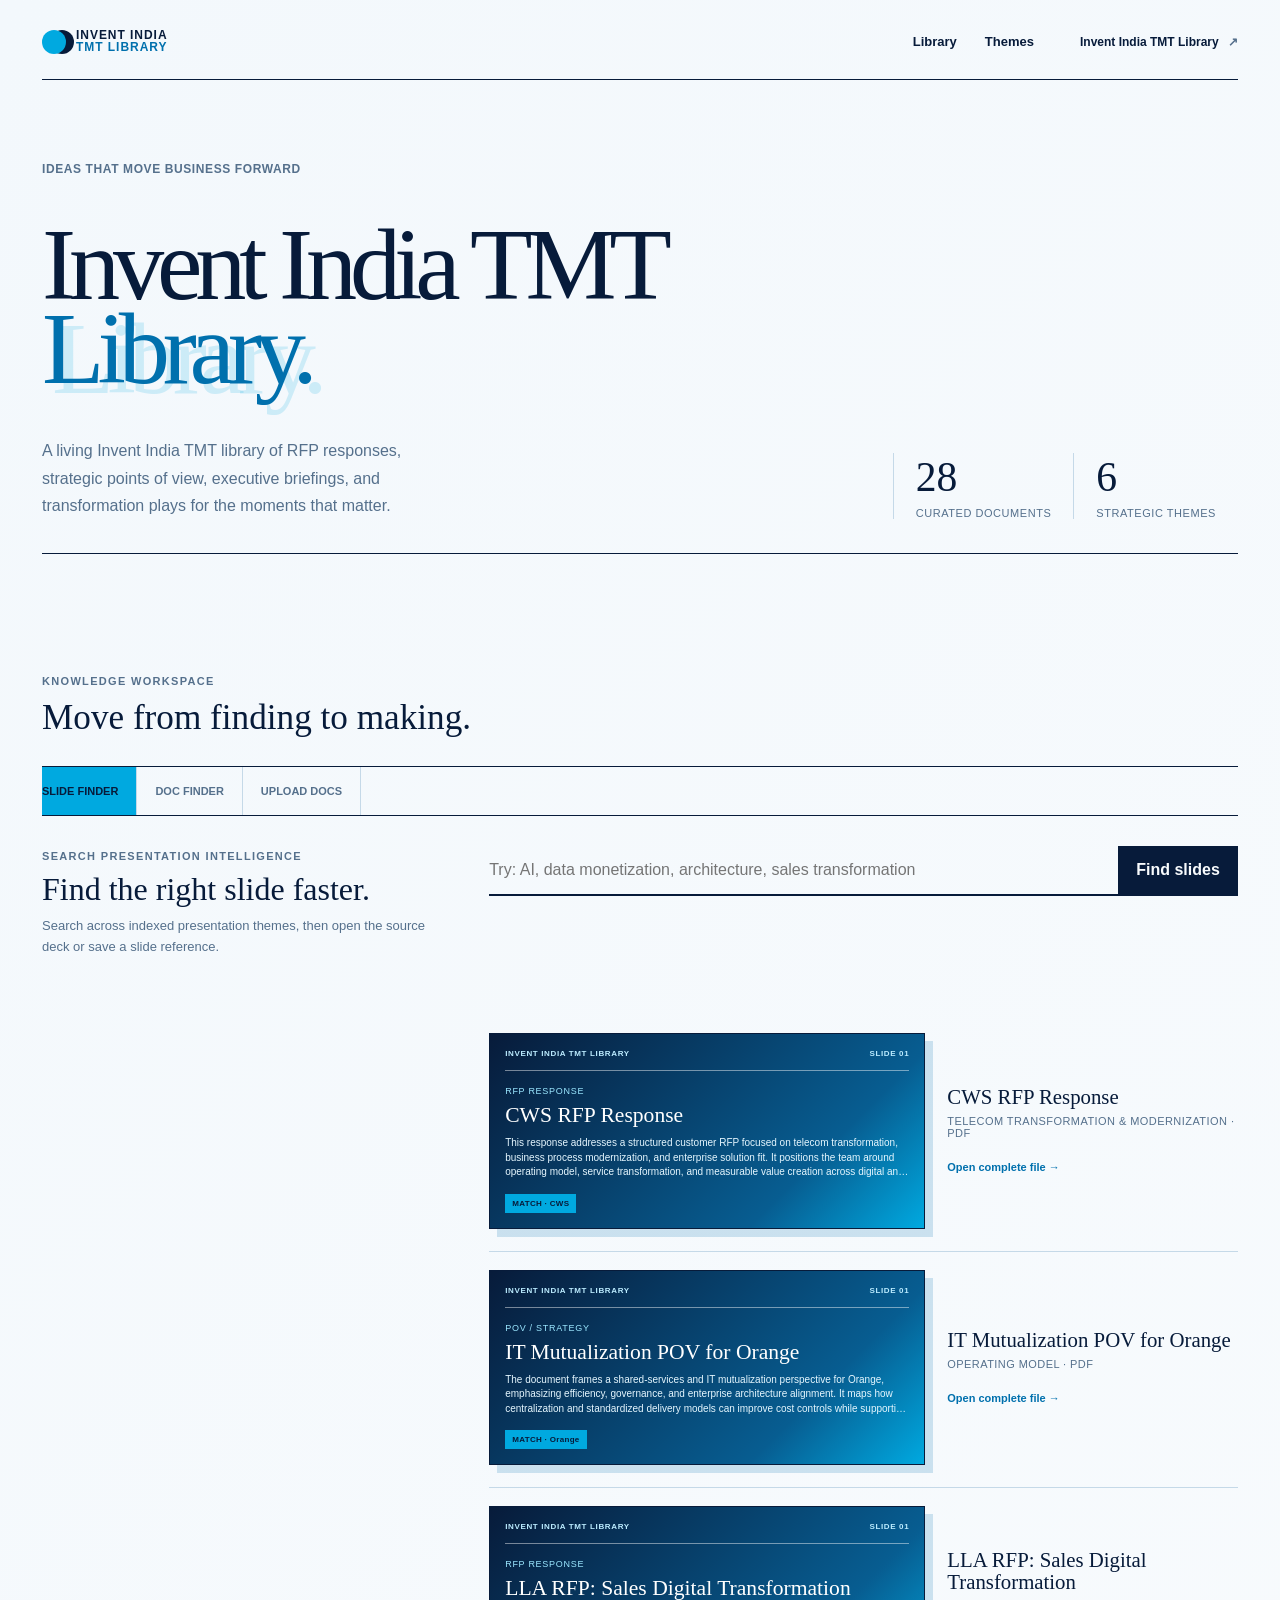
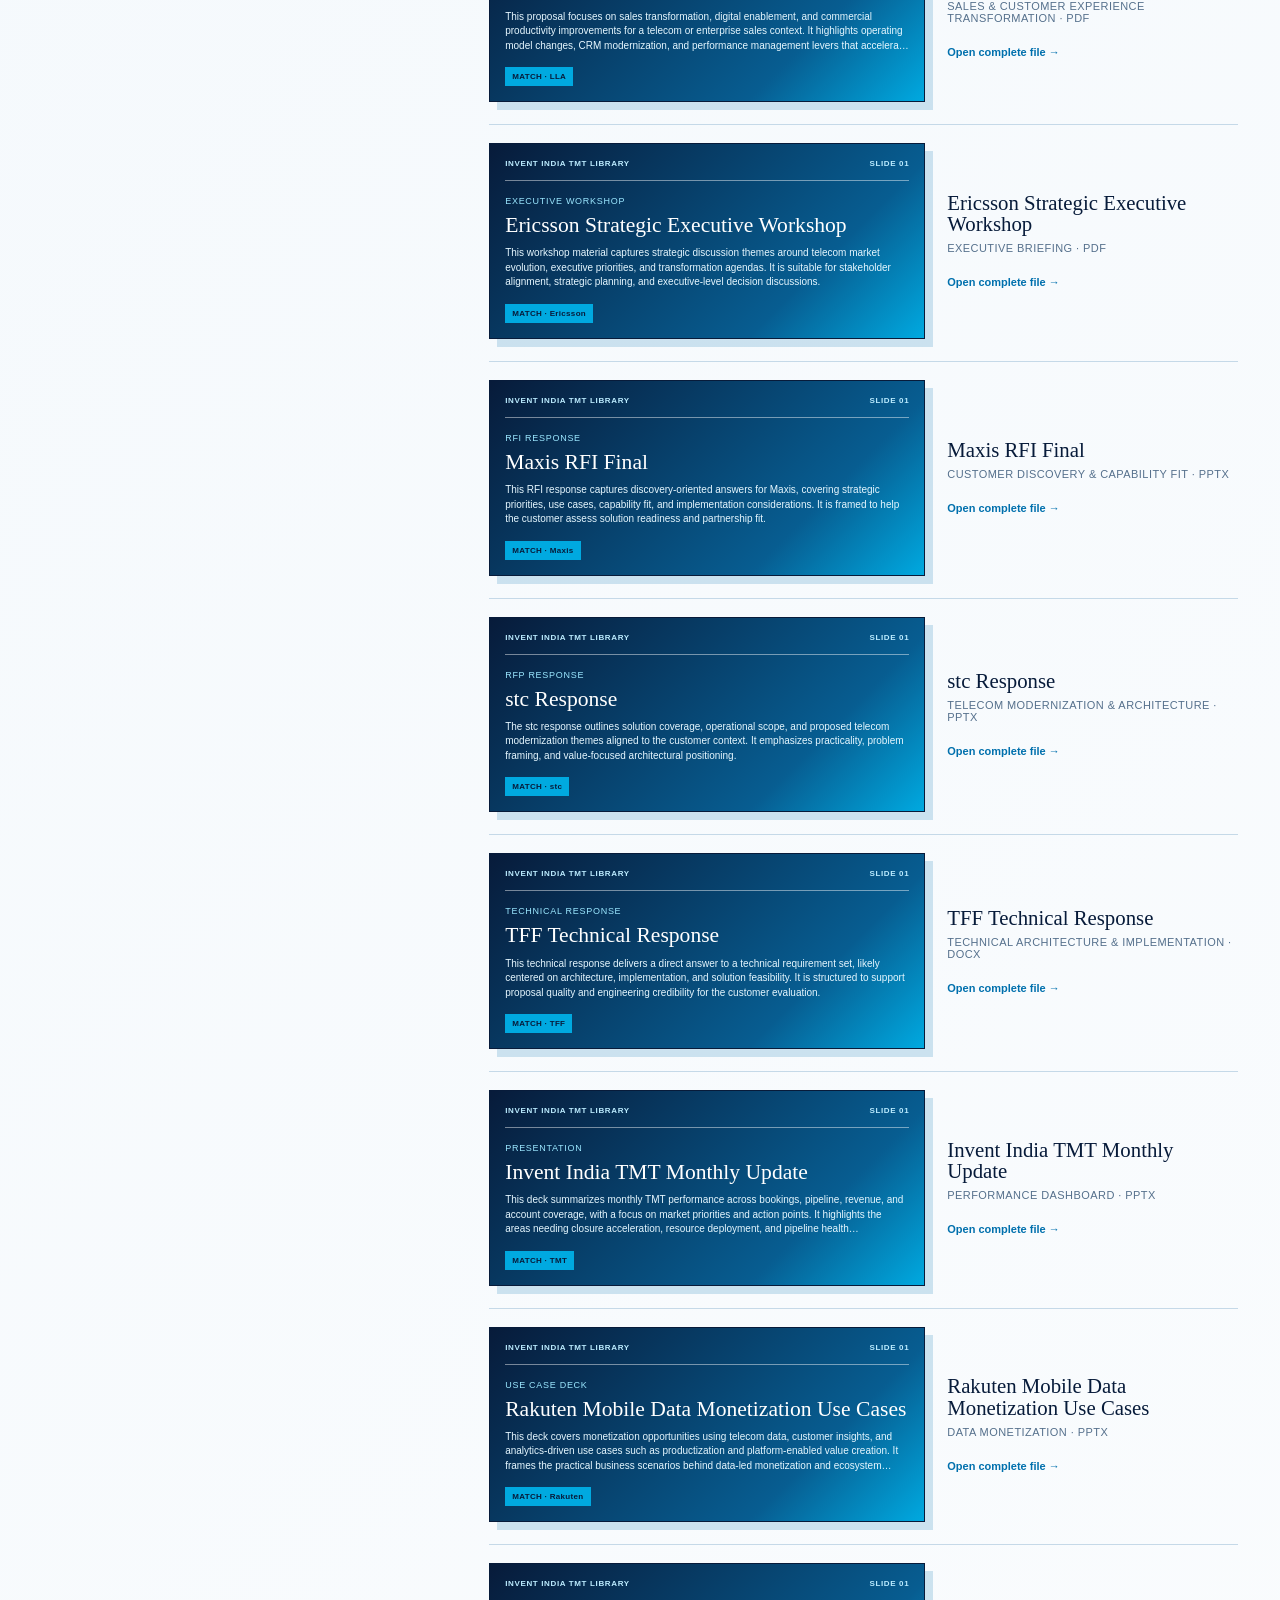
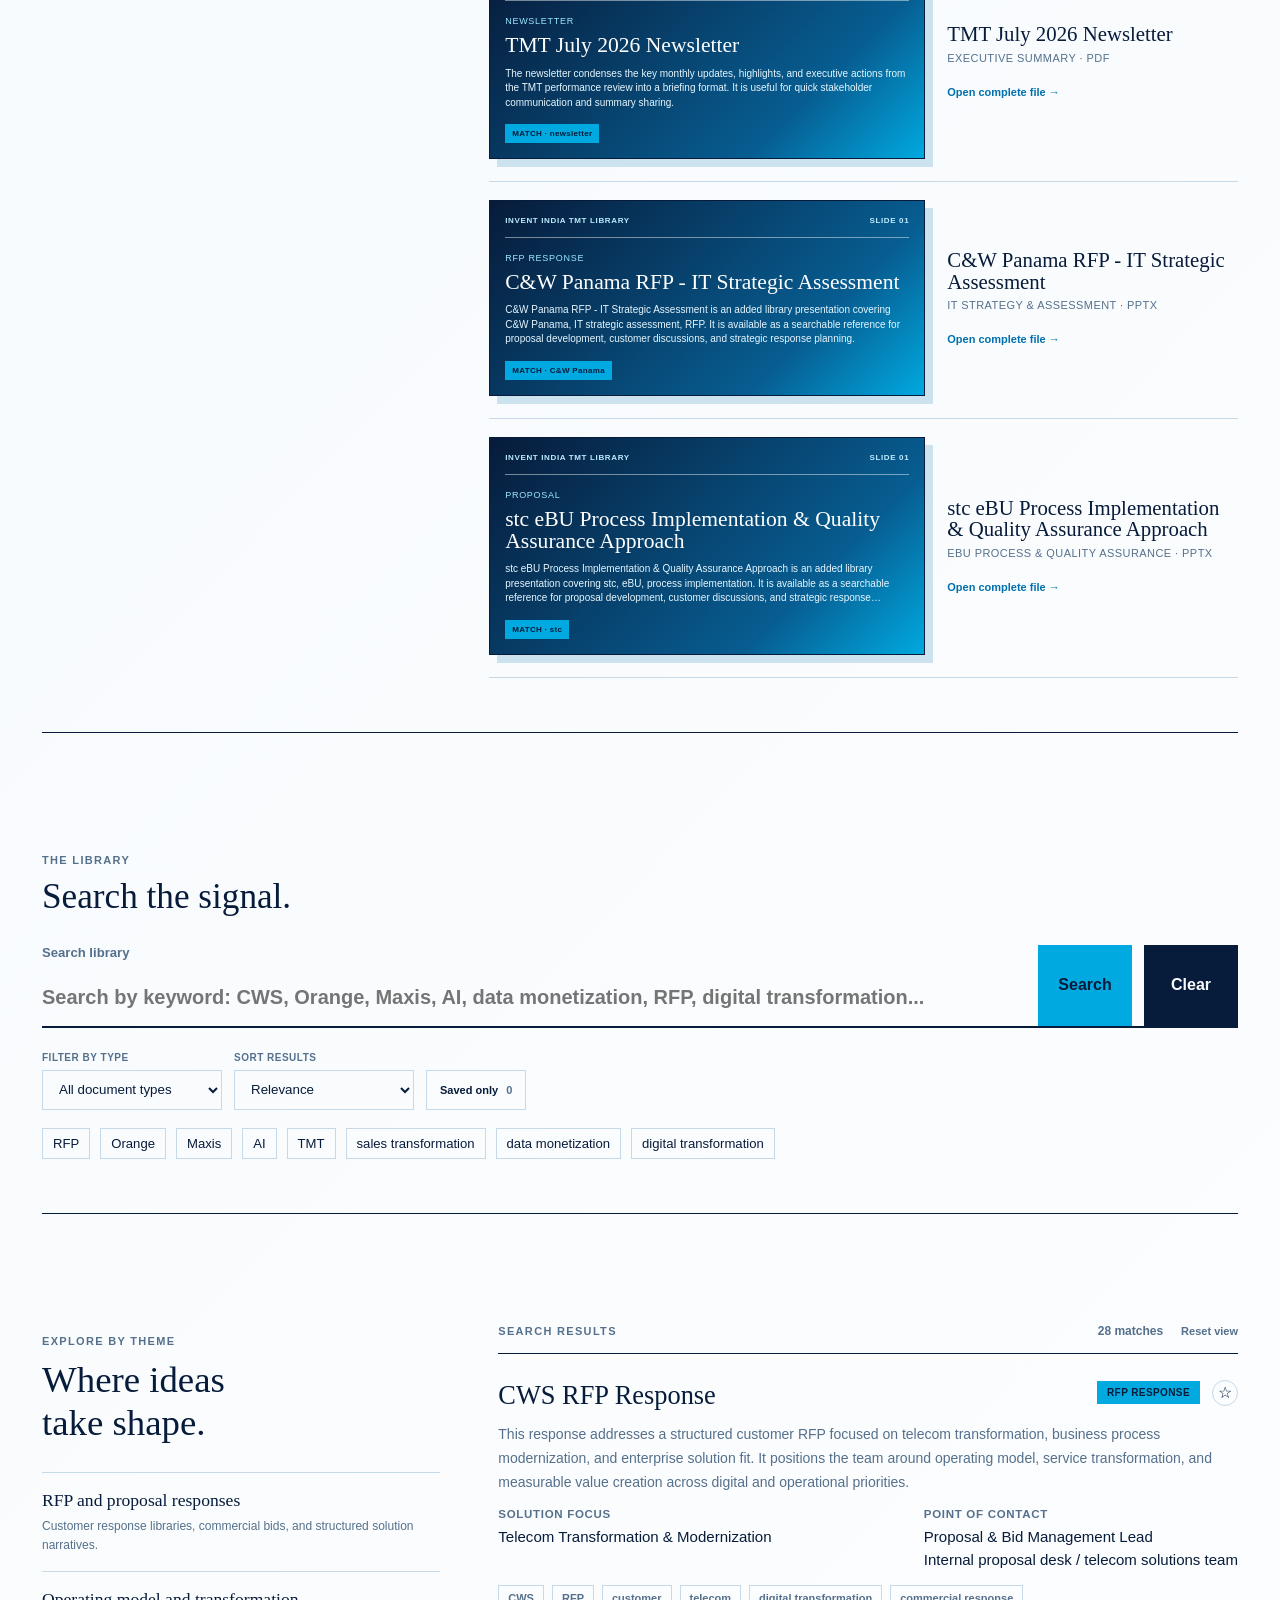
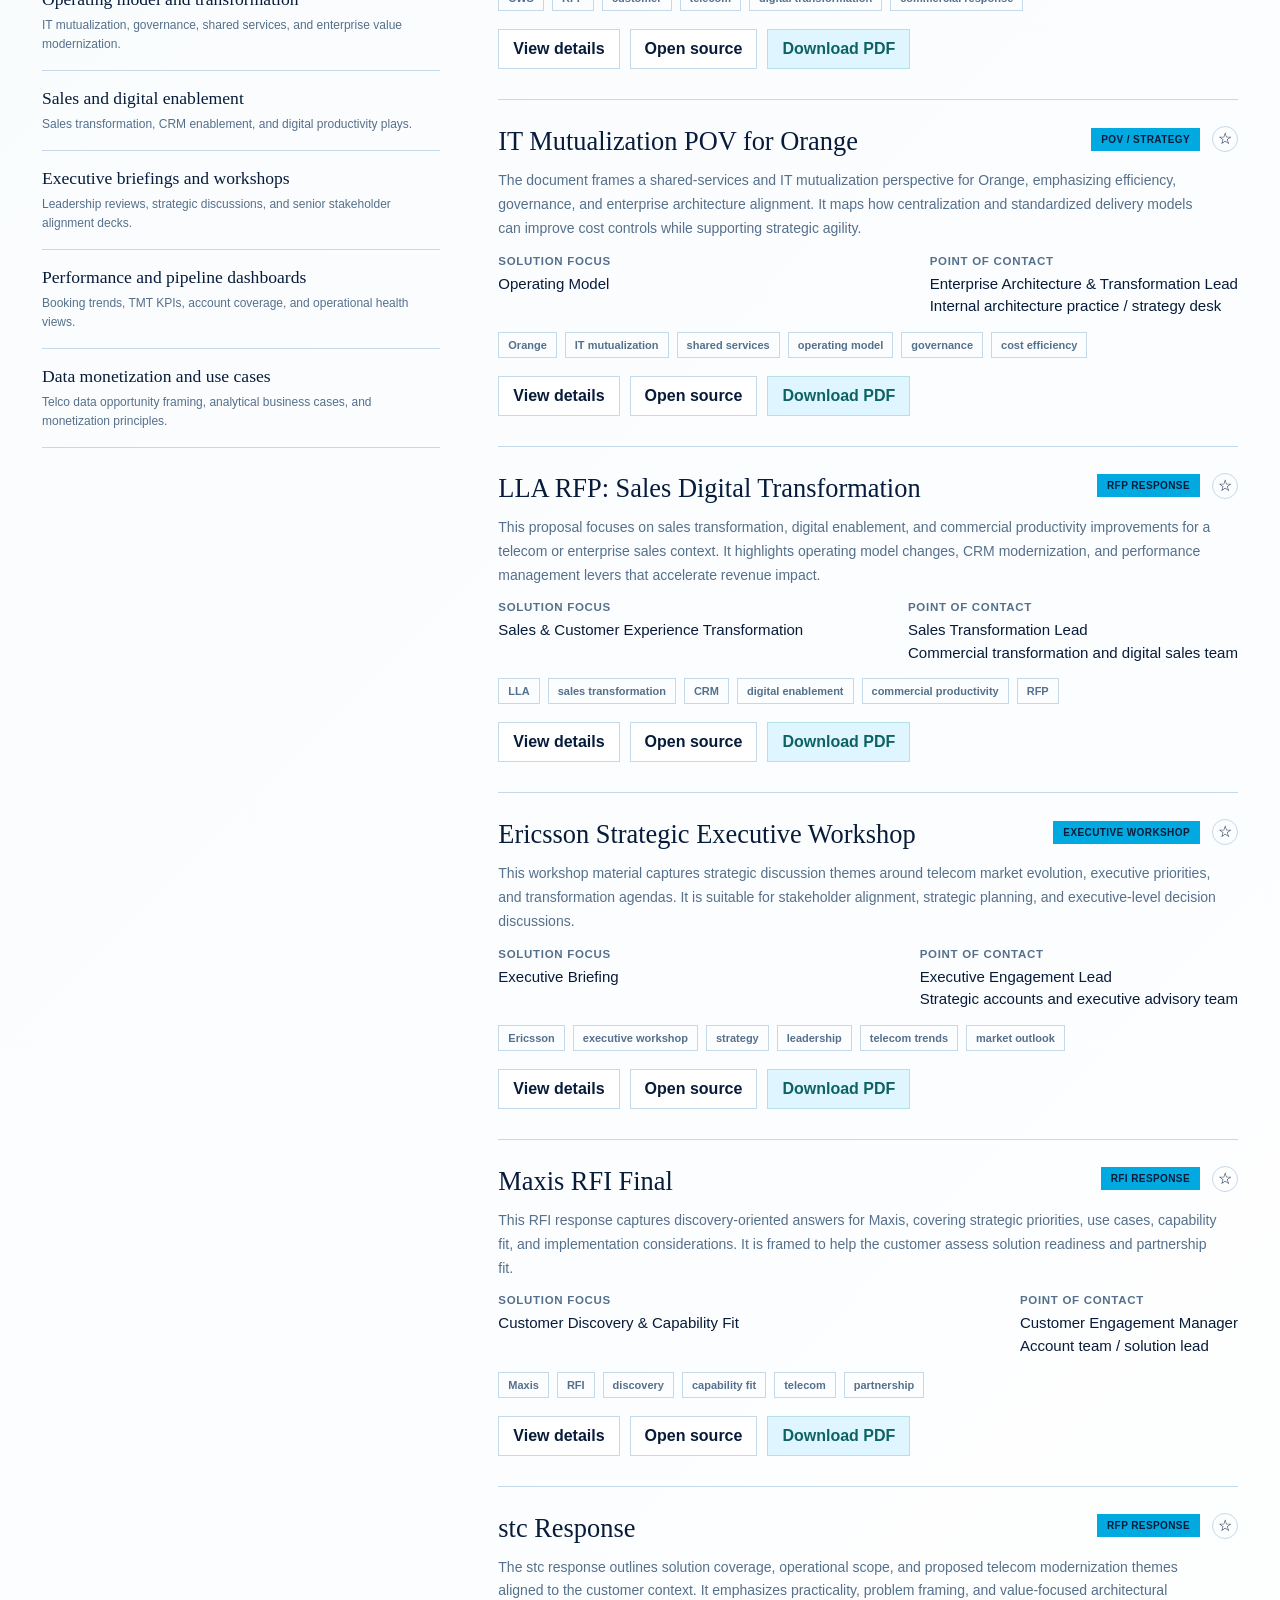
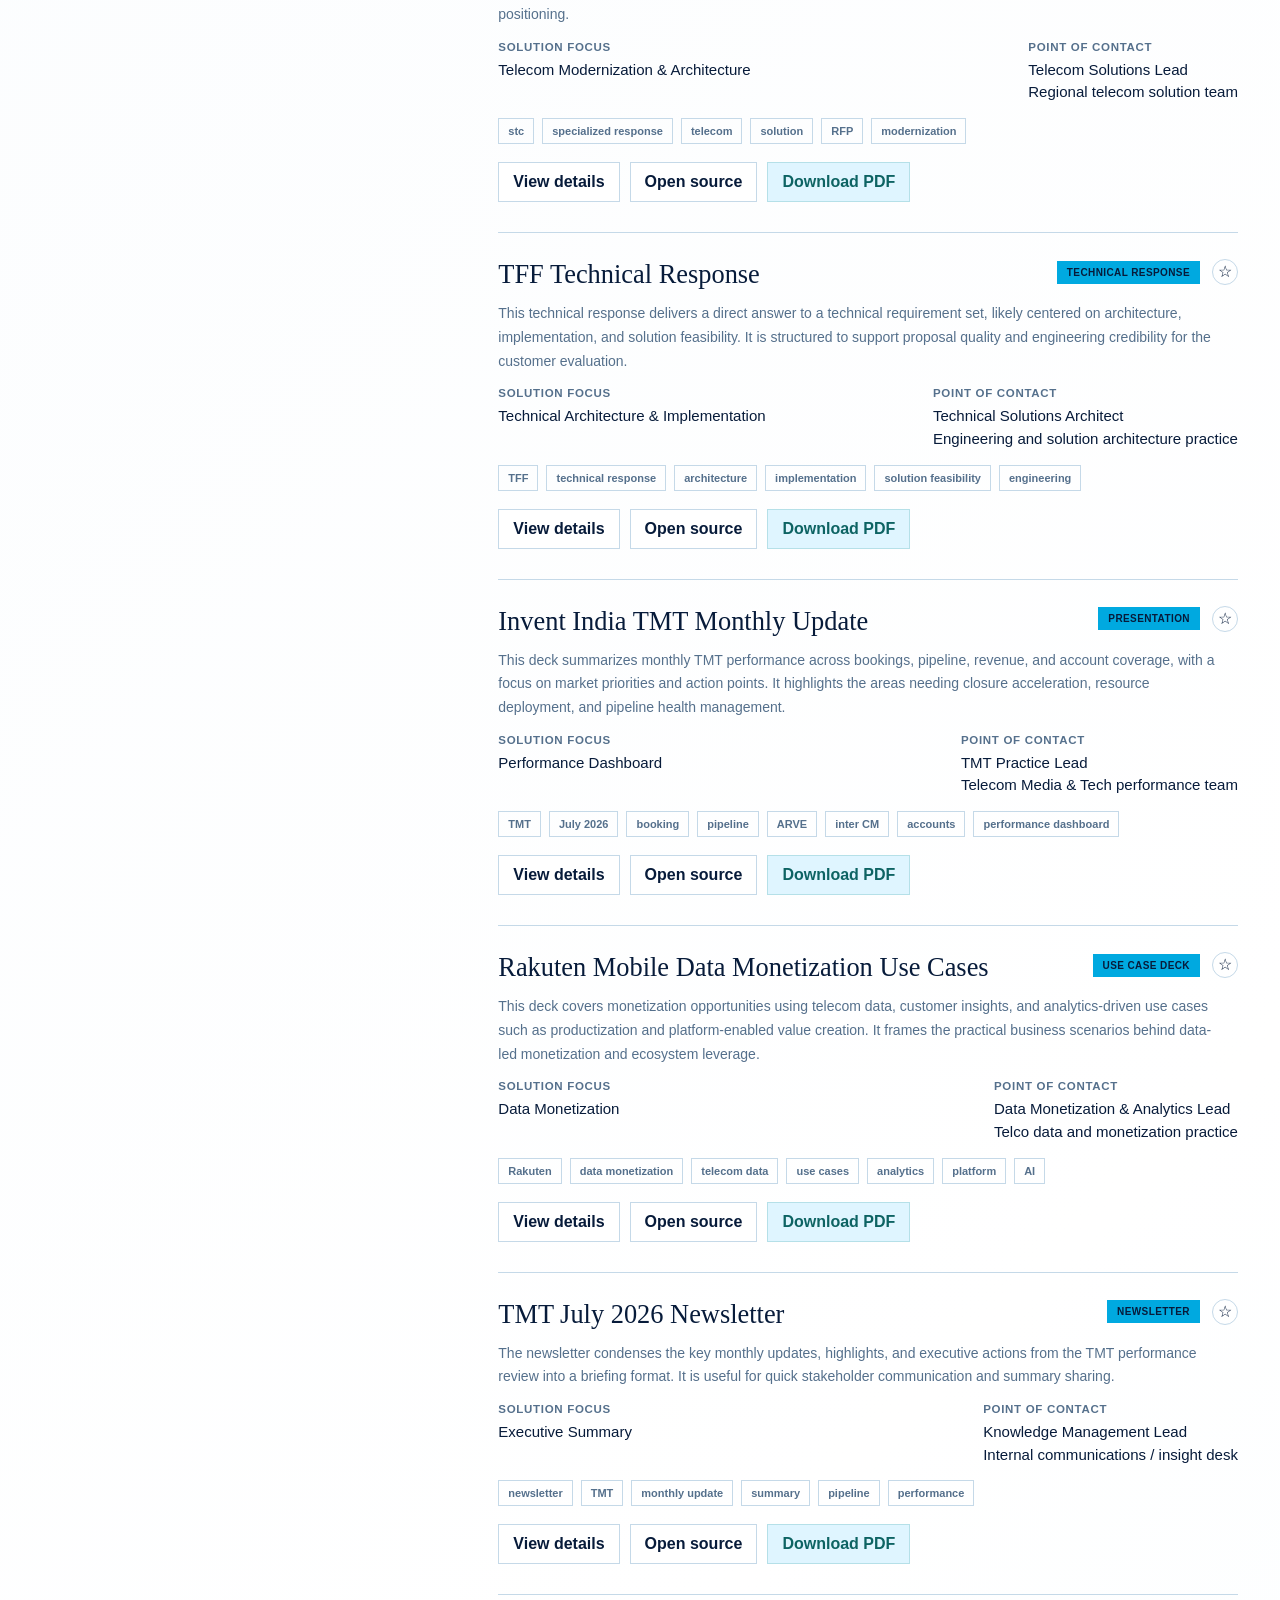
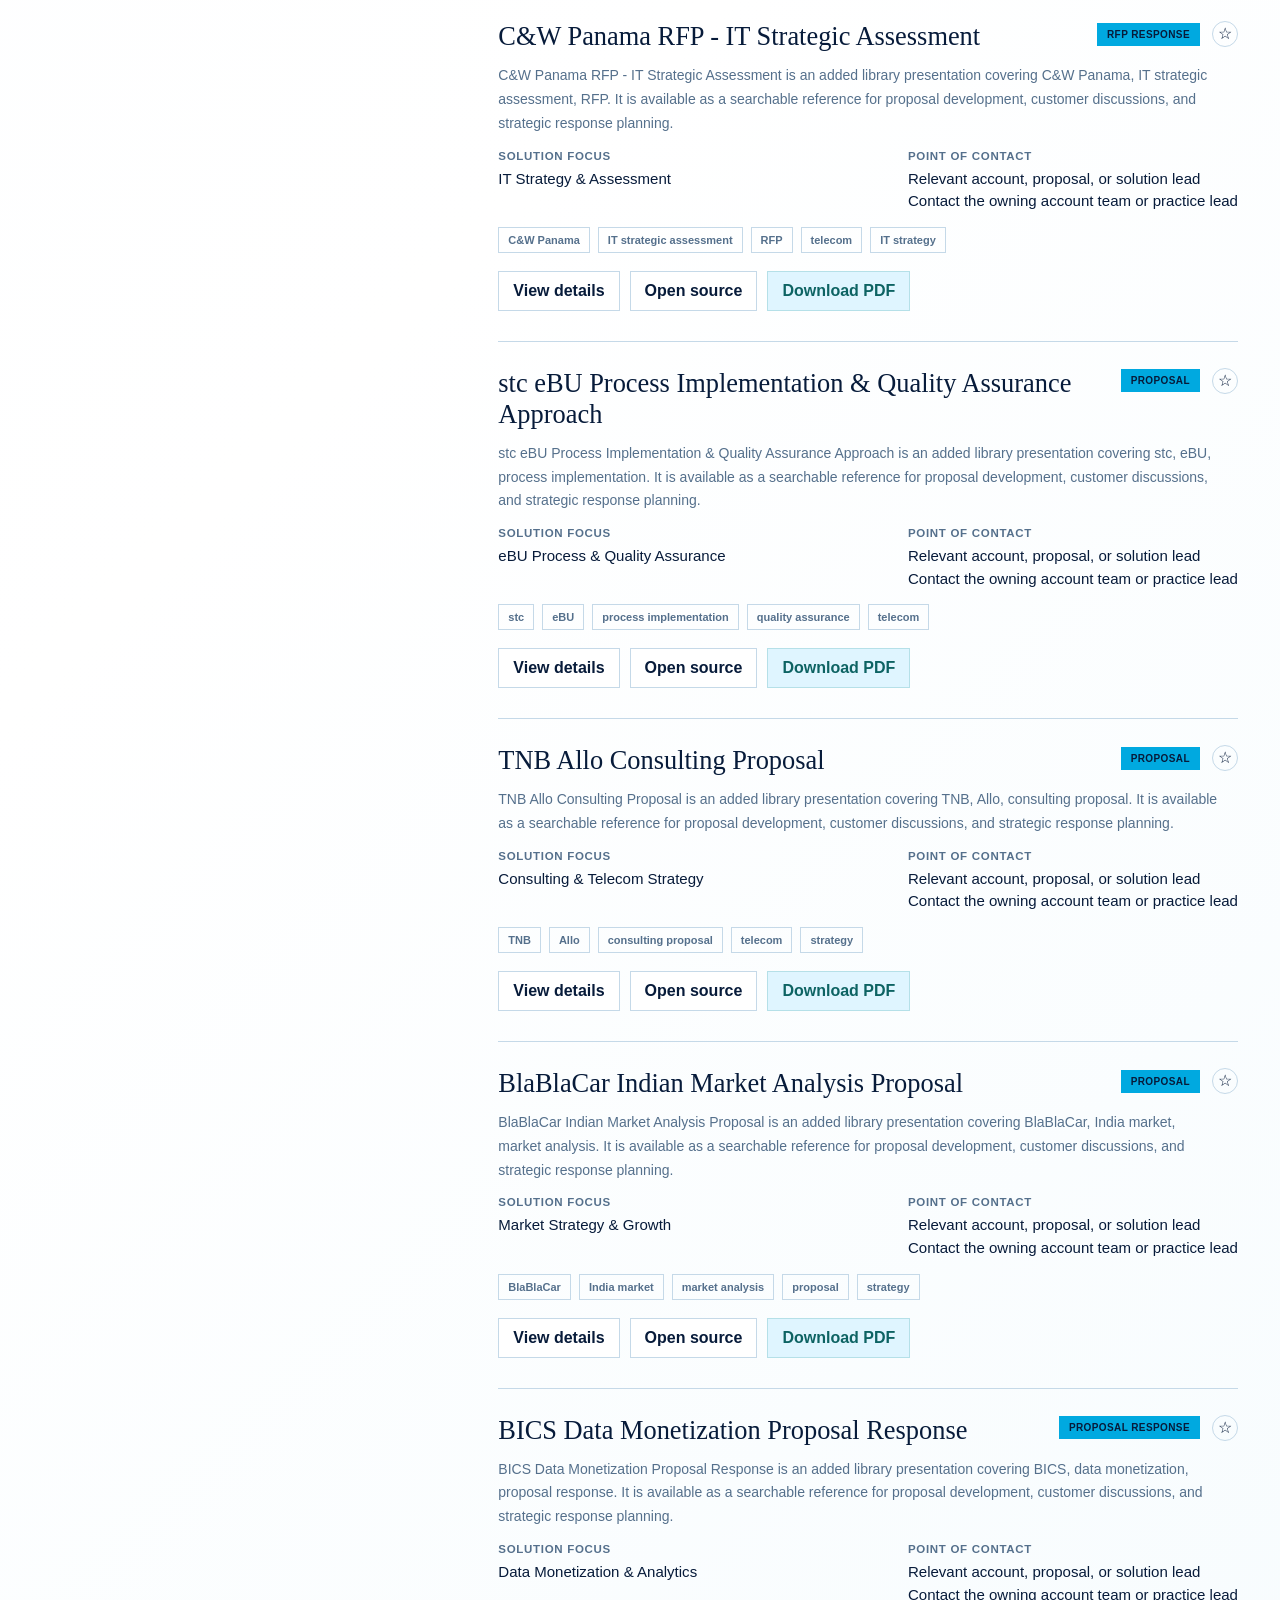
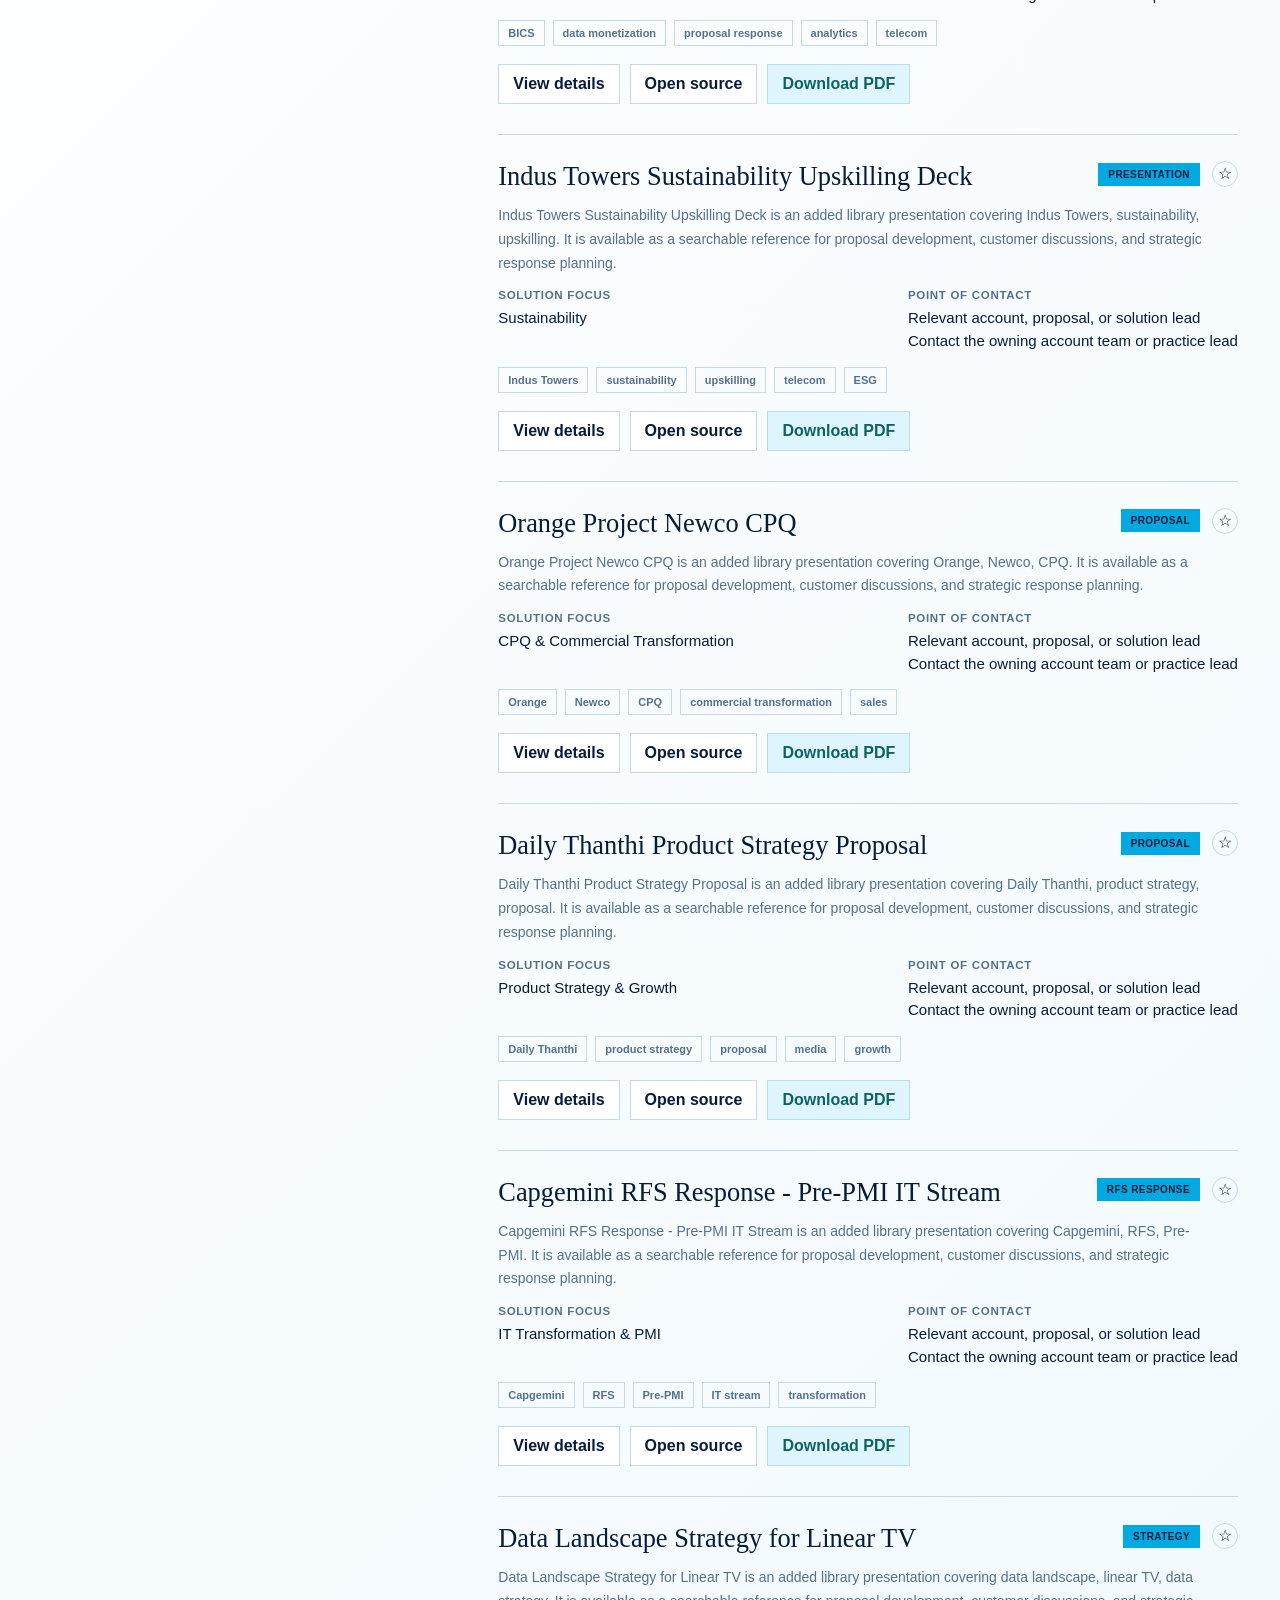
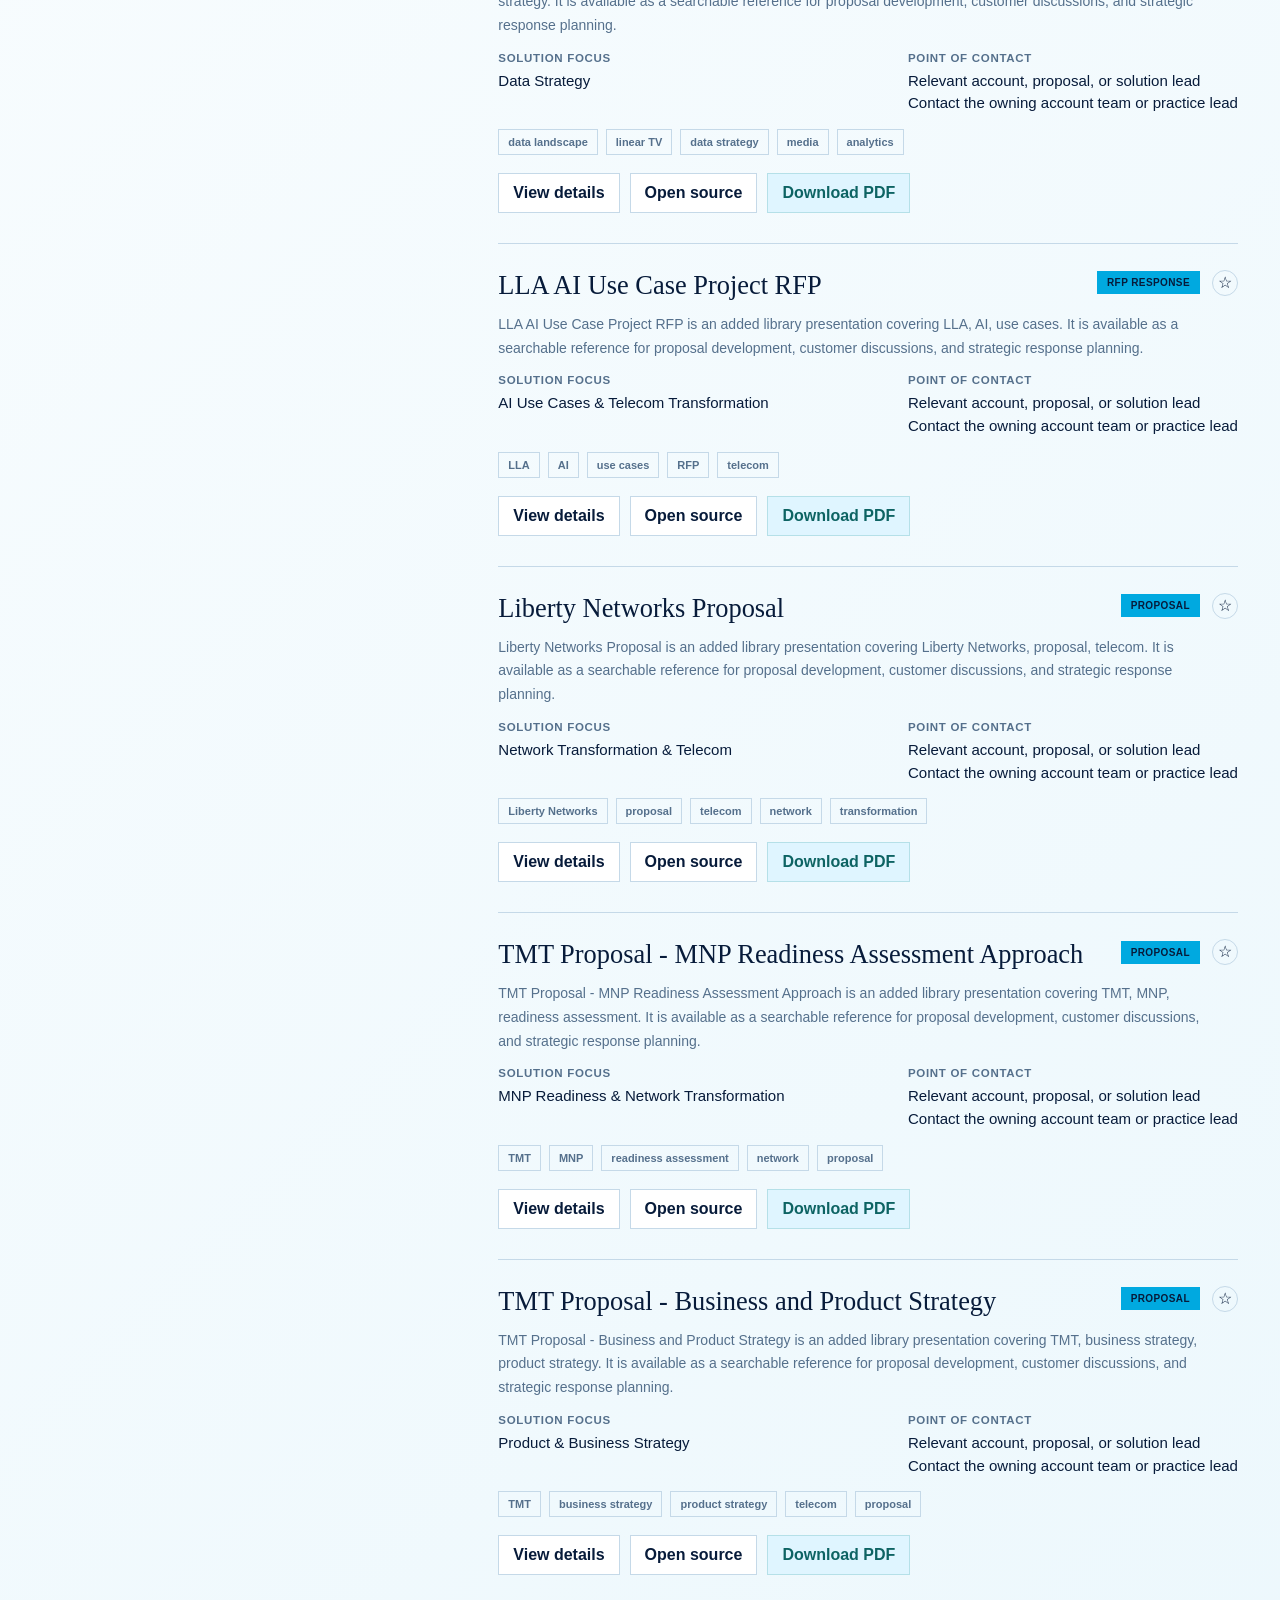
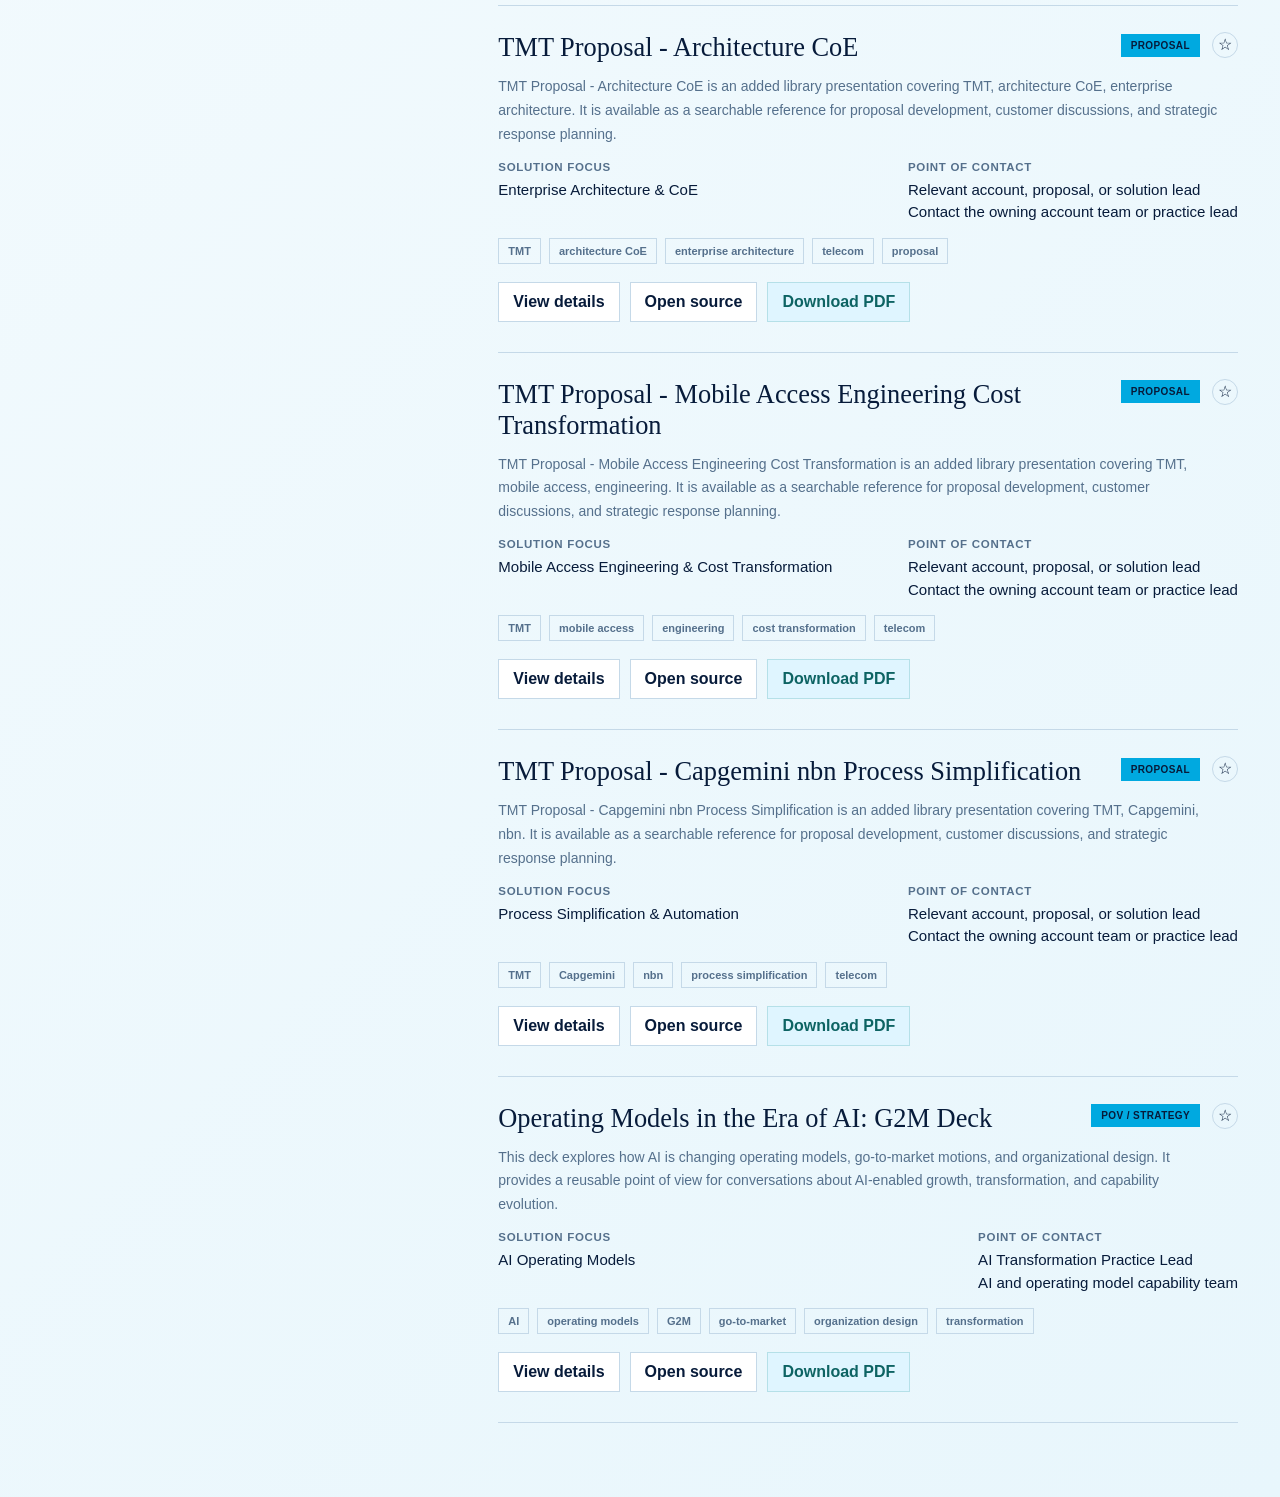
==== index.html @ e686eea7 "Publish Invent India TMT Library" ====
<!DOCTYPE html>
<html lang="en">
<head>
  <meta charset="utf-8" />
  <meta name="viewport" content="width=device-width, initial-scale=1" />
  <title>Invent India TMT Library</title>
  <link rel="stylesheet" href="assets/css/style.css" />
</head>
<body>
  <div class="page-shell editorial-shell">
    <header class="topbar site-nav">
      <a class="brand-mark" href="index.html" aria-label="Invent India TMT Library home">
        <span class="brand-dot"></span>
        <span>INVENT INDIA<br><em>TMT LIBRARY</em></span>
      </a>
      <nav class="nav-links" aria-label="Primary navigation">
        <a href="#library">Library</a>
        <a href="#areas">Themes</a>
      </nav>
      <div class="topbar-badge">Invent India TMT Library <span aria-hidden="true">↗</span></div>
    </header>

    <main class="hub">
      <section class="hero-panel">
        <div class="hero-kicker"><span>01</span> Ideas that move business forward</div>
        <h1>Invent India TMT<br><span>Library.</span></h1>
        <div class="hero-bottom">
          <p class="lead">A living Invent India TMT library of RFP responses, strategic points of view, executive briefings, and transformation plays for the moments that matter.</p>
          <div class="hero-metrics">
            <div class="metric-box"><span class="metric-value" id="totalDocs">0</span><span class="metric-label">curated documents</span></div>
            <div class="metric-box"><span class="metric-value" id="totalCategories">0</span><span class="metric-label">strategic themes</span></div>
          </div>
        </div>
      </section>

      <section class="workspace-section" id="knowledge-tools">
        <div class="section-intro"><span class="section-number">02</span><div><p class="section-label">Knowledge workspace</p><h2>Move from finding to making.</h2></div></div>
        <div class="tool-tabs" role="tablist" aria-label="Knowledge workspace tools">
          <button class="tool-tab is-active" data-tool="slides" role="tab" aria-selected="true">Slide Finder</button>
          <button class="tool-tab" data-tool="docs" role="tab" aria-selected="false">Doc Finder</button>
          <button class="tool-tab" data-tool="upload" role="tab" aria-selected="false">Upload Docs</button>
        </div>

        <div class="tool-panels">
          <section class="tool-panel is-active" data-panel="slides" role="tabpanel">
            <div class="tool-copy"><span class="section-label">Search presentation intelligence</span><h3>Find the right slide faster.</h3><p>Search across indexed presentation themes, then open the source deck or save a slide reference.</p></div>
            <div class="tool-form inline-form"><input id="slideSearchInput" type="search" placeholder="Try: AI, data monetization, architecture, sales transformation" /><button class="primary-btn" id="slideSearchBtn" type="button">Find slides</button></div>
            <div id="slideResults" class="tool-results"></div>
          </section>

          <section class="tool-panel" data-panel="docs" role="tabpanel" hidden>
            <div class="tool-copy"><span class="section-label">Document intelligence</span><h3>Find and compare source documents.</h3><p>Search metadata, summaries, contacts, and categories across the full knowledge library.</p></div>
            <div class="tool-form inline-form"><input id="docFinderInput" type="search" placeholder="Search customer, proposal, capability, or theme" /><button class="primary-btn" id="docFinderBtn" type="button">Find documents</button></div>
            <div id="docFinderResults" class="tool-results"></div>
          </section>

          <section class="tool-panel" data-panel="upload" role="tabpanel" hidden>
            <div class="tool-copy"><span class="section-label">Upload docs</span><h3>Bring new evidence into the workspace.</h3><p>Add local files to this browser session and use their filenames as searchable working references.</p></div>
            <div class="upload-drop"><strong>Choose files</strong><span>PDF, PPTX, PPT, DOCX, XLSX, or TXT</span><button class="primary-btn upload-browse-btn" id="uploadBrowseBtn" type="button">Browse files</button><label class="upload-input-label" for="uploadInput">Or choose directly<input id="uploadInput" type="file" multiple accept=".pdf,.pptx,.ppt,.docx,.xlsx,.txt" /></label></div>
            <div id="uploadStatus" class="upload-status" role="status" aria-live="polite"></div>
            <div id="uploadList" class="project-list"></div>
          </section>
        </div>
      </section>

      <section class="search-panel" id="library">
        <div class="section-intro"><span class="section-number">03</span><div><p class="section-label">The library</p><h2>Search the signal.</h2></div></div>
        <div class="search-row">
          <label class="search-box" for="searchInput">
            <span>Search library</span>
            <input id="searchInput" type="search" placeholder="Search by keyword: CWS, Orange, Maxis, AI, data monetization, RFP, digital transformation..." />
          </label>
          <button class="primary-btn search-btn" id="searchBtn" type="button">Search</button>
          <button class="primary-btn" id="clearBtn" type="button">Clear</button>
        </div>
        <div class="library-controls" aria-label="Library controls">
          <label>Filter by type
            <select id="typeFilter">
              <option value="all">All document types</option>
            </select>
          </label>
          <label>Sort results
            <select id="sortSelect">
              <option value="relevance">Relevance</option>
              <option value="title">Title A-Z</option>
              <option value="category">Category</option>
            </select>
          </label>
          <button class="control-btn" id="favoritesBtn" type="button" aria-pressed="false">Saved only <span id="favoritesCount">0</span></button>
        </div>
        <div class="suggested-tags" id="suggestedTags"></div>
      </section>

      <section class="overview-layout" id="areas">
        <aside class="side-panel">
          <div class="section-intro"><span class="section-number">03</span><div><p class="section-label">Explore by theme</p><h2>Where ideas<br>take shape.</h2></div></div>
          <h3>High-level areas covered</h3>
          <ul id="areaList" class="area-list"></ul>
        </aside>

        <div class="results-panel">
          <div class="results-header">
            <p class="section-label">Search results</p>
            <div class="results-tools"><span id="resultCount">0 matches</span><button class="text-btn" id="resetViewBtn" type="button">Reset view</button></div>
          </div>
          <div id="resultsContainer" class="results-container"></div>
        </div>
      </section>
    </main>
  </div>

  <div class="modal-backdrop" id="detailModal" hidden>
    <section class="detail-modal" role="dialog" aria-modal="true" aria-labelledby="modalTitle">
      <button class="modal-close" id="modalClose" type="button" aria-label="Close document details">&times;</button>
      <span class="section-label" id="modalType">Document details</span>
      <h2 id="modalTitle"></h2>
      <p id="modalSummary"></p>
      <div class="modal-meta" id="modalMeta"></div>
      <div class="actions-row">
        <button class="secondary-btn" id="modalOpen" type="button">Open source</button>
        <button class="link-btn" id="modalPdf" type="button">Download PDF</button>
        <button class="secondary-btn" id="modalShare" type="button">Copy link</button>
      </div>
    </section>
  </div>

  <div class="toast" id="toast" role="status" aria-live="polite"></div>

  <script src="assets/js/script.js"></script>
</body>
</html>
---- assets/css/style.css ----
:root {
  --bg: #f4f7fb;
  --panel: #ffffff;
  --panel-alt: #eef4ff;
  --ink: #172033;
  --muted: #5d6b82;
  --line: #dfe8f4;
  --primary: #234fd6;
  --primary-soft: rgba(35, 79, 214, 0.1);
  --accent: #0d8c8c;
  --accent-soft: rgba(13, 140, 140, 0.1);
  --warning: #f39c12;
  --shadow: 0 18px 40px rgba(15, 23, 42, 0.08);
}

* { box-sizing: border-box; }

body {
  margin: 0;
  font-family: "Segoe UI", Tahoma, Geneva, Verdana, sans-serif;
  background: linear-gradient(180deg, #eef4ff 0%, var(--bg) 100%);
  color: var(--ink);
}

button, input { font: inherit; }

.page-shell {
  max-width: 1280px;
  margin: 0 auto;
  padding: 32px 24px 56px;
}

.topbar {
  display: flex;
  justify-content: space-between;
  align-items: center;
  gap: 18px;
  margin-bottom: 22px;
}

.eyebrow, .section-label {
  text-transform: uppercase;
  letter-spacing: 0.12em;
  font-size: 11px;
  font-weight: 700;
  color: var(--primary);
}

.topbar h1 {
  margin: 8px 0 0;
  font-size: clamp(2rem, 3vw, 3rem);
  line-height: 1.1;
}

.topbar-badge {
  background: var(--primary-soft);
  color: var(--primary);
  border: 1px solid rgba(35, 79, 214, 0.15);
  padding: 10px 16px;
  border-radius: 999px;
  font-weight: 700;
}

.hub {
  display: grid;
  gap: 22px;
}

.panel {
  background: var(--panel);
  border: 1px solid var(--line);
  border-radius: 22px;
  box-shadow: var(--shadow);
}

.hero {
  display: flex;
  justify-content: space-between;
  padding: 26px 28px;
  gap: 18px;
  background: linear-gradient(135deg, rgba(35,79,214,0.08), rgba(13,140,140,0.04));
}

.hero h2 {
  margin: 10px 0 12px;
  font-size: clamp(1.4rem, 2vw, 2.2rem);
  max-width: 760px;
}

.lead {
  margin: 0;
  max-width: 760px;
  color: var(--muted);
  line-height: 1.7;
}

.capability-link {
  display: flex;
  justify-content: space-between;
  align-items: center;
  gap: 18px;
  padding: 20px 24px;
  color: var(--ink);
  text-decoration: none;
  background: linear-gradient(135deg, #fffdf6, #ffffff);
  border-color: rgba(243, 156, 18, 0.28);
}

.capability-link strong,
.capability-link span:last-child {
  display: block;
}

.capability-link strong {
  margin: 7px 0 5px;
  font-size: 1.1rem;
}

.capability-link span:last-child {
  color: var(--muted);
  line-height: 1.5;
}

.capability-link-arrow {
  color: #9a5b00;
  font-weight: 800;
  white-space: nowrap;
}

.capability-main {
  display: grid;
  gap: 22px;
}

.capability-hero {
  display: flex;
  justify-content: space-between;
  gap: 24px;
  padding: 28px;
  background: linear-gradient(135deg, rgba(243, 156, 18, 0.14), rgba(13, 140, 140, 0.06));
}

.capability-hero h2 {
  max-width: 820px;
  margin: 10px 0 12px;
  font-size: clamp(1.6rem, 2.6vw, 2.45rem);
  line-height: 1.15;
}

.capability-hero-note {
  align-self: center;
  min-width: 220px;
  max-width: 260px;
  padding: 16px;
  border-left: 4px solid var(--warning);
  background: rgba(255, 255, 255, 0.72);
  border-radius: 12px;
}

.capability-hero-note strong,
.capability-hero-note span {
  display: block;
}

.capability-hero-note strong {
  margin-bottom: 7px;
  color: #9a5b00;
}

.capability-hero-note span {
  color: var(--muted);
  font-size: 0.86rem;
  line-height: 1.5;
}

.capability-sidebar {
  min-width: 0;
}

.capability-priority {
  padding: 24px;
}

.capability-priority h2 {
  margin: 8px 0 18px;
  font-size: 1.35rem;
}

.priority-grid {
  display: grid;
  grid-template-columns: repeat(3, minmax(0, 1fr));
  gap: 14px;
}

.priority-grid div {
  display: grid;
  gap: 6px;
  padding: 15px;
  border: 1px solid var(--line);
  border-radius: 12px;
  background: #f8fafc;
}

.priority-grid strong {
  color: var(--primary);
}

.priority-grid span {
  color: var(--muted);
  font-size: 0.86rem;
  line-height: 1.55;
}

.capability-section {
  padding: 24px 28px;
  background: linear-gradient(135deg, #fffdf6, #ffffff);
  border-color: rgba(243, 156, 18, 0.28);
}

.capability-heading {
  display: flex;
  justify-content: space-between;
  align-items: flex-start;
  gap: 18px;
  margin-bottom: 20px;
}

.capability-heading h2 {
  margin: 9px 0 8px;
  font-size: clamp(1.35rem, 2vw, 1.9rem);
}

.capability-card {
  padding: 20px;
  border: 1px solid rgba(243, 156, 18, 0.28);
  border-left: 5px solid var(--warning);
  border-radius: 16px;
  background: rgba(255, 255, 255, 0.78);
}

.capability-metrics {
  display: grid;
  grid-template-columns: repeat(4, minmax(0, 1fr));
  gap: 12px;
  margin-bottom: 24px;
}

.capability-metric {
  display: grid;
  gap: 5px;
  padding: 14px;
  border-radius: 12px;
  background: #fff8e8;
  border: 1px solid rgba(243, 156, 18, 0.2);
}

.capability-metric strong {
  font-size: 1.65rem;
  color: #9a5b00;
}

.capability-metric span {
  color: var(--muted);
  font-size: 0.8rem;
  line-height: 1.35;
}

.showcase-columns {
  display: grid;
  grid-template-columns: minmax(0, 1.5fr) minmax(250px, 0.8fr);
  gap: 24px;
}

.field-grid {
  display: grid;
  grid-template-columns: repeat(2, minmax(0, 1fr));
  gap: 12px;
  margin-top: 10px;
}

.field-item {
  padding: 14px;
  border-radius: 12px;
  background: #f8fafc;
  border: 1px solid var(--line);
}

.field-item h3 {
  margin: 0 0 7px;
  color: var(--primary);
  font-size: 0.98rem;
}

.field-item p {
  margin: 0;
  color: var(--muted);
  font-size: 0.86rem;
  line-height: 1.55;
}

.showcase-side {
  padding-left: 20px;
  border-left: 1px solid var(--line);
}

.showcase-tags {
  display: flex;
  flex-wrap: wrap;
  gap: 7px;
  margin: 10px 0 22px;
  padding: 0;
  list-style: none;
}

.showcase-tags li {
  padding: 6px 9px;
  border-radius: 8px;
  background: var(--accent-soft);
  color: #0d6363;
  font-size: 0.76rem;
  font-weight: 700;
}

.takeaway-list {
  display: grid;
  gap: 10px;
  margin: 10px 0 0;
  padding-left: 18px;
  color: var(--muted);
  font-size: 0.86rem;
  line-height: 1.5;
}

.hero-metrics {
  display: flex;
  gap: 16px;
  align-items: center;
  flex-wrap: wrap;
}

.metric-box {
  min-width: 120px;
  padding: 16px 18px;
  border-radius: 16px;
  background: rgba(255,255,255,0.7);
  border: 1px solid var(--line);
  display: grid;
  gap: 6px;
}

.metric-value {
  font-size: 2rem;
  font-weight: 800;
  color: var(--ink);
}

.metric-label {
  color: var(--muted);
  font-size: 0.8rem;
}

.search-panel {
  padding: 20px 22px;
}

.search-row {
  display: flex;
  gap: 12px;
  align-items: end;
}

.search-box {
  flex: 1;
  display: grid;
  gap: 8px;
  color: var(--muted);
  font-size: 0.82rem;
  font-weight: 700;
}

.search-box input {
  width: 100%;
  padding: 14px 16px;
  border: 1px solid var(--line);
  border-radius: 12px;
  background: #fff;
  color: var(--ink);
  outline: none;
}

.search-box input:focus {
  border-color: rgba(35,79,214,0.5);
  box-shadow: 0 0 0 4px rgba(35,79,214,0.08);
}

.primary-btn {
  padding: 13px 18px;
  border-radius: 12px;
  border: none;
  background: var(--primary);
  color: #fff;
  cursor: pointer;
  font-weight: 700;
}

.primary-btn:hover { filter: brightness(1.05); }

.search-btn { background: var(--accent); }

.suggested-tags {
  margin-top: 14px;
  display: flex;
  gap: 10px;
  flex-wrap: wrap;
}

.tag {
  background: var(--panel-alt);
  color: var(--primary);
  border: 1px solid rgba(35,79,214,0.14);
  padding: 7px 10px;
  border-radius: 999px;
  font-size: 0.82rem;
  cursor: pointer;
}

.overview-layout {
  display: grid;
  grid-template-columns: 320px minmax(0, 1fr);
  gap: 22px;
}

.side-panel, .results-panel {
  padding: 22px;
}

.side-panel h3 {
  margin: 10px 0 14px;
  font-size: 1.3rem;
}

.area-list {
  list-style: none;
  margin: 0;
  padding: 0;
  display: grid;
  gap: 12px;
}

.area-list li {
  background: #f8fafc;
  border: 1px solid var(--line);
  border-left: 4px solid var(--primary);
  border-radius: 12px;
  padding: 14px 12px;
}

.area-list strong {
  display: block;
  margin-bottom: 5px;
  font-size: 0.95rem;
}

.area-list span {
  color: var(--muted);
  line-height: 1.5;
  font-size: 0.88rem;
}

.results-header {
  display: flex;
  justify-content: space-between;
  align-items: center;
  gap: 12px;
  margin-bottom: 18px;
}

.results-header span {
  color: var(--muted);
  font-weight: 600;
}

.results-container {
  display: grid;
  gap: 18px;
}

.result-card {
  padding: 20px 18px;
  border: 1px solid var(--line);
  border-radius: 18px;
  background: linear-gradient(180deg, #fff, #f9fbff);
}

.result-top {
  display: flex;
  justify-content: space-between;
  gap: 10px;
  align-items: center;
  margin-bottom: 12px;
}

.result-card h4 {
  margin: 0;
  font-size: 1.2rem;
}

.badge {
  display: inline-flex;
  align-items: center;
  padding: 6px 10px;
  border-radius: 999px;
  background: var(--primary-soft);
  color: var(--primary);
  font-size: 0.75rem;
  font-weight: 800;
}

.result-card p {
  color: var(--muted);
  line-height: 1.7;
  margin: 0 0 14px;
}

.meta-row {
  display: flex;
  justify-content: space-between;
  gap: 14px;
  flex-wrap: wrap;
  margin-bottom: 14px;
}

.meta-block {
  min-width: 180px;
}

.meta-label {
  display: block;
  margin-bottom: 6px;
  color: var(--muted);
  font-size: 0.72rem;
  text-transform: uppercase;
  letter-spacing: 0.06em;
  font-weight: 700;
}

.meta-value {
  font-size: 0.94rem;
  line-height: 1.5;
}

.keywords {
  display: flex;
  flex-wrap: wrap;
  gap: 8px;
  margin: 0 0 18px;
  padding: 0;
  list-style: none;
}

.keywords li {
  padding: 6px 9px;
  border-radius: 8px;
  background: rgba(13, 140, 140, 0.08);
  color: #0d6060;
  font-size: 0.74rem;
  font-weight: 700;
}

.actions-row {
  display: flex;
  justify-content: flex-start;
  flex-wrap: wrap;
  gap: 10px;
}

.secondary-btn, .link-btn {
  border: 1px solid var(--line);
  background: #fff;
  color: var(--ink);
  padding: 10px 14px;
  border-radius: 10px;
  text-decoration: none;
  font-weight: 700;
  cursor: pointer;
}

.link-btn {
  background: var(--accent-soft);
  border-color: rgba(13, 140, 140, 0.2);
  color: #0d6363;
}

.empty-state {
  padding: 30px 16px;
  border: 1px dashed var(--line);
  border-radius: 16px;
  text-align: center;
  color: var(--muted);
  background: #fbfcff;
}

@media (max-width: 900px) {
  .overview-layout { grid-template-columns: 1fr; }
  .hero { flex-direction: column; }
  .search-row { flex-direction: column; }
  .topbar { flex-direction: column; align-items: flex-start; }
  .capability-heading { flex-direction: column; }
  .capability-metrics, .field-grid, .showcase-columns { grid-template-columns: 1fr; }
  .showcase-side { padding-left: 0; border-left: 0; }
  .capability-hero { flex-direction: column; }
  .capability-hero-note { max-width: none; }
  .priority-grid { grid-template-columns: 1fr; }
}

@media print {
  body { background: #fff; }
  .topbar, .search-panel, .side-panel, .results-header .section-label, .actions-row, .suggested-tags { display: none !important; }
  .page-shell { max-width: 100%; padding: 0; }
  .panel { box-shadow: none; border: 1px solid #ddd; }
  .result-card { break-inside: avoid; }
}

/* Editorial library skin */
:root {
  --bg: #f3f8fc;
  --panel: #f8fbfd;
  --panel-alt: #dff5ff;
  --ink: #071b3a;
  --muted: #55708c;
  --line: #c5d9e8;
  --primary: #071b3a;
  --primary-soft: #e5f1f8;
  --accent: #00a9e0;
  --accent-soft: #dff5ff;
  --warning: #0070ad;
  --shadow: none;
}

body {
  background: linear-gradient(135deg, #f3f8fc 0%, #ffffff 56%, #e8f6fc 100%);
  color: var(--ink);
  font-family: Arial, Helvetica, sans-serif;
}

.page-shell {
  max-width: 1440px;
  padding: 22px 42px 74px;
}

.editorial-shell { overflow: hidden; }

.site-nav {
  min-height: 58px;
  margin-bottom: 64px;
  border-bottom: 1px solid var(--ink);
  padding-bottom: 18px;
}

.brand-mark {
  display: flex;
  align-items: center;
  gap: 10px;
  color: var(--ink);
  font-size: 12px;
  font-weight: 900;
  letter-spacing: 0.08em;
  line-height: 0.95;
  text-decoration: none;
}

.brand-mark em { font-style: normal; color: #0070ad; }

.brand-dot {
  width: 24px;
  height: 24px;
  display: block;
  background: #00a9e0;
  border-radius: 50%;
  box-shadow: 8px 0 0 var(--ink);
}

.nav-links {
  display: flex;
  gap: 28px;
  margin-left: auto;
  margin-right: 28px;
}

.nav-links a {
  color: var(--ink);
  font-size: 13px;
  font-weight: 700;
  text-decoration: none;
}

.nav-links a:hover { text-decoration: underline; text-underline-offset: 4px; }

.topbar-badge {
  padding: 0;
  border: 0;
  border-radius: 0;
  background: transparent;
  color: var(--ink);
  font-size: 12px;
  font-weight: 700;
}

.topbar-badge span { color: var(--muted); margin-left: 6px; }

.hub { gap: 0; }

.hero-panel {
  min-height: 410px;
  display: flex;
  flex-direction: column;
  justify-content: space-between;
  padding: 18px 0 34px;
  border-bottom: 1px solid var(--ink);
}

.hero-kicker, .section-intro { display: flex; align-items: center; gap: 14px; }

.hero-kicker span,
.section-number {
  display: none;
}

.hero-kicker {
  color: var(--muted);
  font-size: 12px;
  font-weight: 700;
  letter-spacing: 0.05em;
  text-transform: uppercase;
}

.hero-panel h1 {
  max-width: 1120px;
  margin: auto 0;
  font-family: Georgia, 'Times New Roman', serif;
  font-size: clamp(4rem, 8vw, 8.5rem);
  font-weight: 400;
  letter-spacing: -0.07em;
  line-height: 0.82;
}

.hero-panel h1 span {
  color: #0070ad;
  text-shadow: 10px 10px 0 rgba(0, 169, 224, 0.16);
}

.hero-bottom {
  display: flex;
  justify-content: space-between;
  align-items: end;
  gap: 40px;
}

.hero-bottom .lead { max-width: 420px; font-size: 16px; }

.hero-metrics { gap: 0; }

.metric-box {
  min-width: 145px;
  padding: 0 22px;
  border: 0;
  border-left: 1px solid var(--line);
  border-radius: 0;
  background: transparent;
}

.metric-value { font-family: Georgia, 'Times New Roman', serif; font-size: 2.6rem; font-weight: 400; }
.metric-label { color: var(--muted); font-size: 11px; text-transform: uppercase; letter-spacing: 0.05em; }

.capability-link {
  margin: 34px 0 0;
  padding: 20px 0;
  border-top: 1px solid var(--ink);
  border-bottom: 1px solid var(--ink);
  border-left: 0;
  border-right: 0;
  border-radius: 0;
  background: transparent;
}

.capability-link strong { font-family: Georgia, 'Times New Roman', serif; font-size: 1.55rem; font-weight: 400; }
.capability-link span:last-child { font-size: 13px; }
.capability-link-arrow { color: #0070ad; }

.search-panel {
  margin-top: 110px;
  padding: 0 0 54px;
  border: 0;
  border-bottom: 1px solid var(--ink);
  border-radius: 0;
  background: transparent;
  box-shadow: none;
}

.section-intro { margin-bottom: 28px; }
.section-number { font-size: 12px; }
.section-label { color: var(--muted); font-size: 11px; }
.section-intro h2 { margin: 5px 0 0; font-family: Georgia, 'Times New Roman', serif; font-size: 2.2rem; font-weight: 400; }

.search-row { align-items: stretch; border-bottom: 2px solid var(--ink); }
.search-box { gap: 9px; color: var(--muted); }
.search-box input { padding: 17px 0; border: 0; border-radius: 0; background: transparent; font-size: 1.25rem; outline: none; }
.search-box input:focus { box-shadow: none; }
.primary-btn { min-width: 94px; padding: 12px 16px; border: 0; border-radius: 0; background: var(--ink); color: var(--panel); }
.search-btn { background: var(--accent); color: var(--ink); }
.suggested-tags { margin-top: 18px; }
.tag { border: 1px solid var(--line); border-radius: 0; background: transparent; color: var(--ink); }
.tag:hover { background: var(--accent); border-color: var(--ink); }

.overview-layout { grid-template-columns: 0.7fr 1.3fr; gap: 58px; margin-top: 110px; }
.side-panel, .results-panel { padding: 0; border: 0; border-radius: 0; background: transparent; box-shadow: none; }
.side-panel h3 { display: none; }
.side-panel .section-intro h2 { font-size: 2.3rem; }
.area-list { gap: 0; border-top: 1px solid var(--line); }
.area-list li { padding: 17px 0; border: 0; border-bottom: 1px solid var(--line); border-radius: 0; background: transparent; }
.area-list strong { font-family: Georgia, 'Times New Roman', serif; font-size: 1.1rem; font-weight: 400; }
.area-list span { font-size: 12px; }
.results-header { border-bottom: 1px solid var(--ink); margin-bottom: 0; padding-bottom: 15px; }
.results-header .section-label { margin: 0; }
.results-header span { color: var(--muted); font-size: 12px; }
.results-container { gap: 0; }
.result-card { padding: 26px 0 30px; border: 0; border-bottom: 1px solid var(--line); border-radius: 0; background: transparent; }
.result-top { align-items: start; }
.result-card h4 { font-family: Georgia, 'Times New Roman', serif; font-size: 1.65rem; font-weight: 400; }
.badge { border-radius: 0; background: var(--accent); color: var(--ink); font-size: 10px; text-transform: uppercase; letter-spacing: 0.04em; }
.result-card p { max-width: 720px; font-size: 14px; }
.keywords li { border-radius: 0; background: transparent; border: 1px solid var(--line); color: var(--muted); font-size: 11px; }
.secondary-btn, .link-btn { border-radius: 0; }
.empty-state { border-radius: 0; border: 1px solid var(--line); background: transparent; }

@media (max-width: 900px) {
  .page-shell { padding: 18px 20px 48px; }
  .site-nav { margin-bottom: 34px; }
  .nav-links { gap: 14px; margin-right: 0; }
  .topbar-badge { display: none; }
  .hero-panel { min-height: 390px; }
  .hero-panel h1 { font-size: clamp(4rem, 13vw, 7rem); }
  .hero-bottom { align-items: start; flex-direction: column; }
  .metric-box:first-child { padding-left: 0; border-left: 0; }
  .overview-layout { gap: 55px; margin-top: 70px; }
}

@media (max-width: 560px) {
  .brand-mark { font-size: 10px; }
  .nav-links a { font-size: 11px; }
  .hero-panel { min-height: 360px; }
  .hero-panel h1 { font-size: 4.5rem; }
  .search-row { flex-direction: column; }
  .search-row .primary-btn { width: 100%; }
  .metric-box { min-width: 120px; padding-right: 14px; }
}

.library-controls {
  display: flex;
  align-items: end;
  gap: 12px;
  flex-wrap: wrap;
  margin-top: 24px;
}

.library-controls label {
  display: grid;
  gap: 7px;
  min-width: 180px;
  color: var(--muted);
  font-size: 10px;
  font-weight: 800;
  letter-spacing: 0.05em;
  text-transform: uppercase;
}

.library-controls select {
  min-height: 40px;
  padding: 0 12px;
  border: 1px solid var(--line);
  border-radius: 0;
  background: transparent;
  color: var(--ink);
}

.control-btn, .text-btn {
  min-height: 40px;
  padding: 0 13px;
  border: 1px solid var(--line);
  border-radius: 0;
  background: transparent;
  color: var(--ink);
  cursor: pointer;
  font-size: 11px;
  font-weight: 800;
}

.control-btn.is-active, .control-btn:hover { background: var(--accent); border-color: var(--ink); }
.control-btn span { margin-left: 5px; color: var(--muted); }
.results-tools { display: flex; align-items: center; gap: 18px; }
.text-btn { min-height: 0; padding: 0; border: 0; color: var(--muted); font-weight: 600; }
.text-btn:hover { color: var(--ink); text-decoration: underline; text-underline-offset: 4px; }

.result-actions { display: flex; align-items: center; gap: 12px; }
.favorite-btn {
  width: 26px;
  height: 26px;
  padding: 0;
  border: 1px solid var(--line);
  border-radius: 50%;
  background: transparent;
  color: var(--ink);
  cursor: pointer;
  font-size: 16px;
  line-height: 1;
}

.favorite-btn.is-favorite { background: var(--accent); border-color: var(--ink); }
.modal-open { overflow: hidden; }

.modal-backdrop[hidden] { display: none; }
.modal-backdrop {
  position: fixed;
  inset: 0;
  z-index: 20;
  display: grid;
  place-items: center;
  padding: 24px;
  background: rgba(21, 21, 21, 0.72);
}

.detail-modal {
  position: relative;
  width: min(680px, 100%);
  max-height: calc(100vh - 48px);
  overflow: auto;
  padding: 36px;
  border: 1px solid var(--ink);
  background: var(--panel);
  box-shadow: 14px 14px 0 var(--accent);
}

.modal-close {
  position: absolute;
  top: 15px;
  right: 18px;
  border: 0;
  background: transparent;
  color: var(--ink);
  cursor: pointer;
  font-size: 28px;
  line-height: 1;
}

.detail-modal h2 {
  max-width: 560px;
  margin: 12px 0 15px;
  font-family: Georgia, 'Times New Roman', serif;
  font-size: clamp(2rem, 4vw, 3.1rem);
  font-weight: 400;
  line-height: 1;
}

.detail-modal > p { color: var(--muted); line-height: 1.7; }
.modal-meta { display: grid; grid-template-columns: 150px 1fr; gap: 12px; margin: 26px 0; padding: 18px 0; border-top: 1px solid var(--line); border-bottom: 1px solid var(--line); }
.modal-meta strong { font-size: 11px; text-transform: uppercase; letter-spacing: 0.05em; }
.modal-meta span { color: var(--muted); line-height: 1.5; }

.toast {
  position: fixed;
  right: 24px;
  bottom: 24px;
  z-index: 30;
  padding: 13px 16px;
  transform: translateY(18px);
  opacity: 0;
  border: 1px solid var(--ink);
  background: var(--accent);
  color: var(--ink);
  font-size: 12px;
  font-weight: 800;
  pointer-events: none;
  transition: opacity 180ms ease, transform 180ms ease;
}

.toast.is-visible { transform: translateY(0); opacity: 1; }

.workspace-section {
  margin-top: 110px;
  padding-bottom: 54px;
  border-bottom: 1px solid var(--ink);
}

.tool-tabs {
  display: flex;
  gap: 0;
  overflow-x: auto;
  border-top: 1px solid var(--ink);
  border-bottom: 1px solid var(--ink);
}

.tool-tab {
  min-height: 48px;
  padding: 0 18px;
  border: 0;
  border-right: 1px solid var(--line);
  background: transparent;
  color: var(--muted);
  cursor: pointer;
  font-size: 11px;
  font-weight: 800;
  white-space: nowrap;
  text-transform: uppercase;
}

.tool-tab:first-child { padding-left: 0; }
.tool-tab.is-active, .tool-tab:hover { background: var(--accent); color: var(--ink); }

.tool-panels { min-height: 290px; }
.tool-panel { display: grid; grid-template-columns: minmax(220px, 0.7fr) minmax(0, 1.3fr); gap: 44px; padding: 30px 0 0; }
.tool-panel[hidden] { display: none; }
.tool-copy h3 { margin: 9px 0 10px; font-family: Georgia, 'Times New Roman', serif; font-size: 2rem; font-weight: 400; line-height: 1; }
.tool-copy p { margin: 0; color: var(--muted); font-size: 13px; line-height: 1.65; }
.tool-form { align-self: start; }
.inline-form { display: flex; border-bottom: 2px solid var(--ink); }
.inline-form input { flex: 1; min-width: 0; padding: 15px 0; border: 0; outline: 0; background: transparent; color: var(--ink); }
.inline-form .primary-btn { min-width: 120px; }
.tool-results { grid-column: 2; margin-top: -105px; padding-top: 118px; }
.tool-result, .project-item { display: flex; justify-content: space-between; gap: 18px; padding: 14px 0; border-bottom: 1px solid var(--line); }
.tool-result strong, .project-item strong { display: block; font-family: Georgia, 'Times New Roman', serif; font-size: 1.05rem; font-weight: 400; }
.tool-result span, .project-item span { display: block; margin-top: 5px; color: var(--muted); font-size: 11px; }
.tool-empty { padding: 18px 0; color: var(--muted); font-size: 13px; }
.slide-result {
  display: grid;
  grid-template-columns: minmax(260px, 0.9fr) minmax(180px, 0.6fr);
  gap: 22px;
  padding: 18px 0 22px;
  border-bottom: 1px solid var(--line);
  cursor: pointer;
}

.slide-result:focus-visible { outline: 2px solid var(--accent); outline-offset: 5px; }

.slide-snapshot {
  min-height: 185px;
  padding: 15px;
  border: 1px solid var(--ink);
  background: linear-gradient(135deg, #071b3a 0%, #075d91 72%, #00a9e0 100%);
  color: #fff;
  box-shadow: 8px 8px 0 rgba(0, 112, 173, 0.18);
}

.snapshot-topline {
  display: flex;
  justify-content: space-between;
  gap: 10px;
  color: #bcecff;
  font-size: 8px;
  font-weight: 800;
  letter-spacing: 0.08em;
}

.snapshot-rule { width: 100%; height: 1px; margin: 12px 0 15px; background: rgba(255, 255, 255, 0.45); }
.snapshot-kicker { margin-bottom: 8px; color: #9be7ff; font-size: 9px; text-transform: uppercase; letter-spacing: 0.08em; }
.slide-snapshot strong { display: block; max-width: 410px; font-family: Georgia, 'Times New Roman', serif; font-size: 1.35rem; font-weight: 400; line-height: 1.03; }
.slide-snapshot p { display: -webkit-box; overflow: hidden; margin: 10px 0 12px; color: #e6f7ff; font-size: 10px; line-height: 1.45; -webkit-box-orient: vertical; -webkit-line-clamp: 3; }
.snapshot-keyword { display: inline-block; padding: 5px 7px; background: #00a9e0; color: #071b3a; font-size: 8px; font-weight: 900; letter-spacing: 0.04em; }
.slide-result-info { align-self: center; }
.slide-result-info > strong { display: block; margin-bottom: 7px; font-family: Georgia, 'Times New Roman', serif; font-size: 1.3rem; font-weight: 400; line-height: 1.05; }
.slide-result-info > span { display: block; margin-bottom: 18px; color: var(--muted); font-size: 11px; text-transform: uppercase; letter-spacing: 0.04em; }
.slide-result-info .text-btn { color: #0070ad; font-weight: 800; }
.chat-messages { grid-column: 2; max-height: 170px; overflow: auto; margin-bottom: 14px; border-top: 1px solid var(--line); }
.chat-message { max-width: 85%; padding: 11px 13px; margin: 10px 0; font-size: 13px; line-height: 1.5; }
.chat-message.assistant { background: #e5f1f8; }
.chat-message.user { margin-left: auto; background: var(--accent); }
.project-form { display: grid; gap: 10px; }
.project-form input, .project-form textarea { width: 100%; padding: 13px 0; border: 0; border-bottom: 1px solid var(--line); border-radius: 0; outline: 0; background: transparent; color: var(--ink); }
.project-form textarea { min-height: 70px; resize: vertical; }
.project-form .primary-btn { justify-self: start; margin-top: 8px; }
.form-grid { display: grid; grid-template-columns: 1fr 1fr; gap: 14px; }
.project-list { grid-column: 2; margin-top: -255px; padding-top: 268px; }
.project-item { display: block; }
.project-item p { margin: 8px 0 0; color: var(--muted); font-size: 12px; line-height: 1.5; }
.upload-drop { display: grid; place-items: center; gap: 10px; min-height: 175px; padding: 24px; border: 1px dashed var(--ink); text-align: center; }
.upload-drop strong { font-family: Georgia, 'Times New Roman', serif; font-size: 1.5rem; font-weight: 400; }
.upload-drop span { margin-top: 8px; color: var(--muted); font-size: 12px; }
.upload-browse-btn { min-width: 130px; margin-top: 6px; }
.upload-input-label { display: grid; gap: 6px; color: var(--muted); font-size: 11px; cursor: pointer; }
.upload-drop input { width: 100%; max-width: 260px; color: var(--ink); font-size: 11px; }
.upload-status { min-height: 20px; margin-top: 12px; color: var(--muted); font-size: 12px; line-height: 1.5; }
.upload-status strong, .upload-status span { display: block; }
.upload-status.has-success { color: #0070ad; }
.upload-status.has-error { color: #a33a3a; }

@media (max-width: 900px) {
  .tool-panel { grid-template-columns: 1fr; gap: 22px; }
  .tool-results, .chat-messages, .project-list { grid-column: auto; margin-top: 0; padding-top: 0; }
  .slide-result { grid-template-columns: 1fr; }
}

@media (max-width: 560px) {
  .library-controls label { min-width: calc(50% - 6px); }
  .library-controls .control-btn { width: 100%; }
  .results-tools { gap: 9px; }
  .detail-modal { padding: 30px 22px 22px; box-shadow: 7px 7px 0 var(--accent); }
  .modal-meta { grid-template-columns: 1fr; gap: 5px; }
  .tool-tab { padding: 0 12px; }
  .tool-tab:first-child { padding-left: 0; }
  .inline-form { display: grid; gap: 10px; border-bottom: 0; }
  .inline-form .primary-btn { width: 100%; }
  .form-grid { grid-template-columns: 1fr; }
}
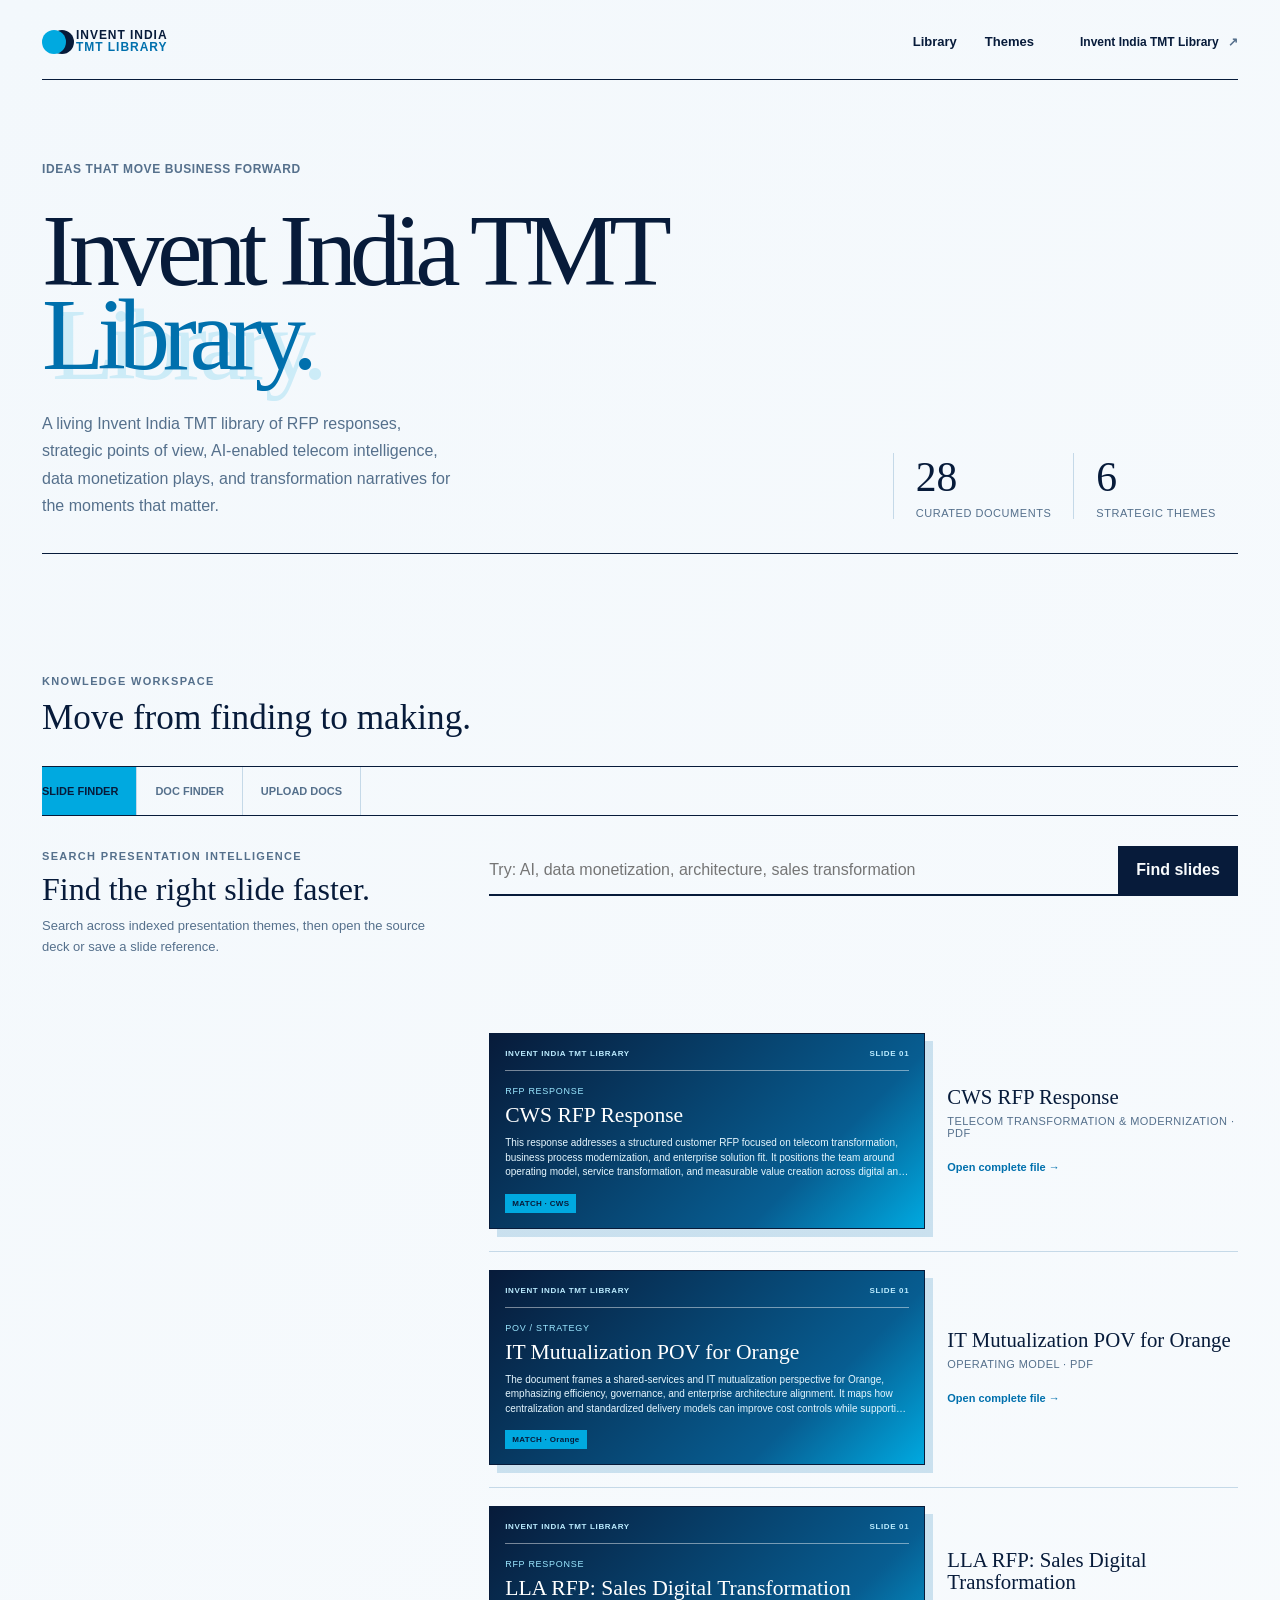
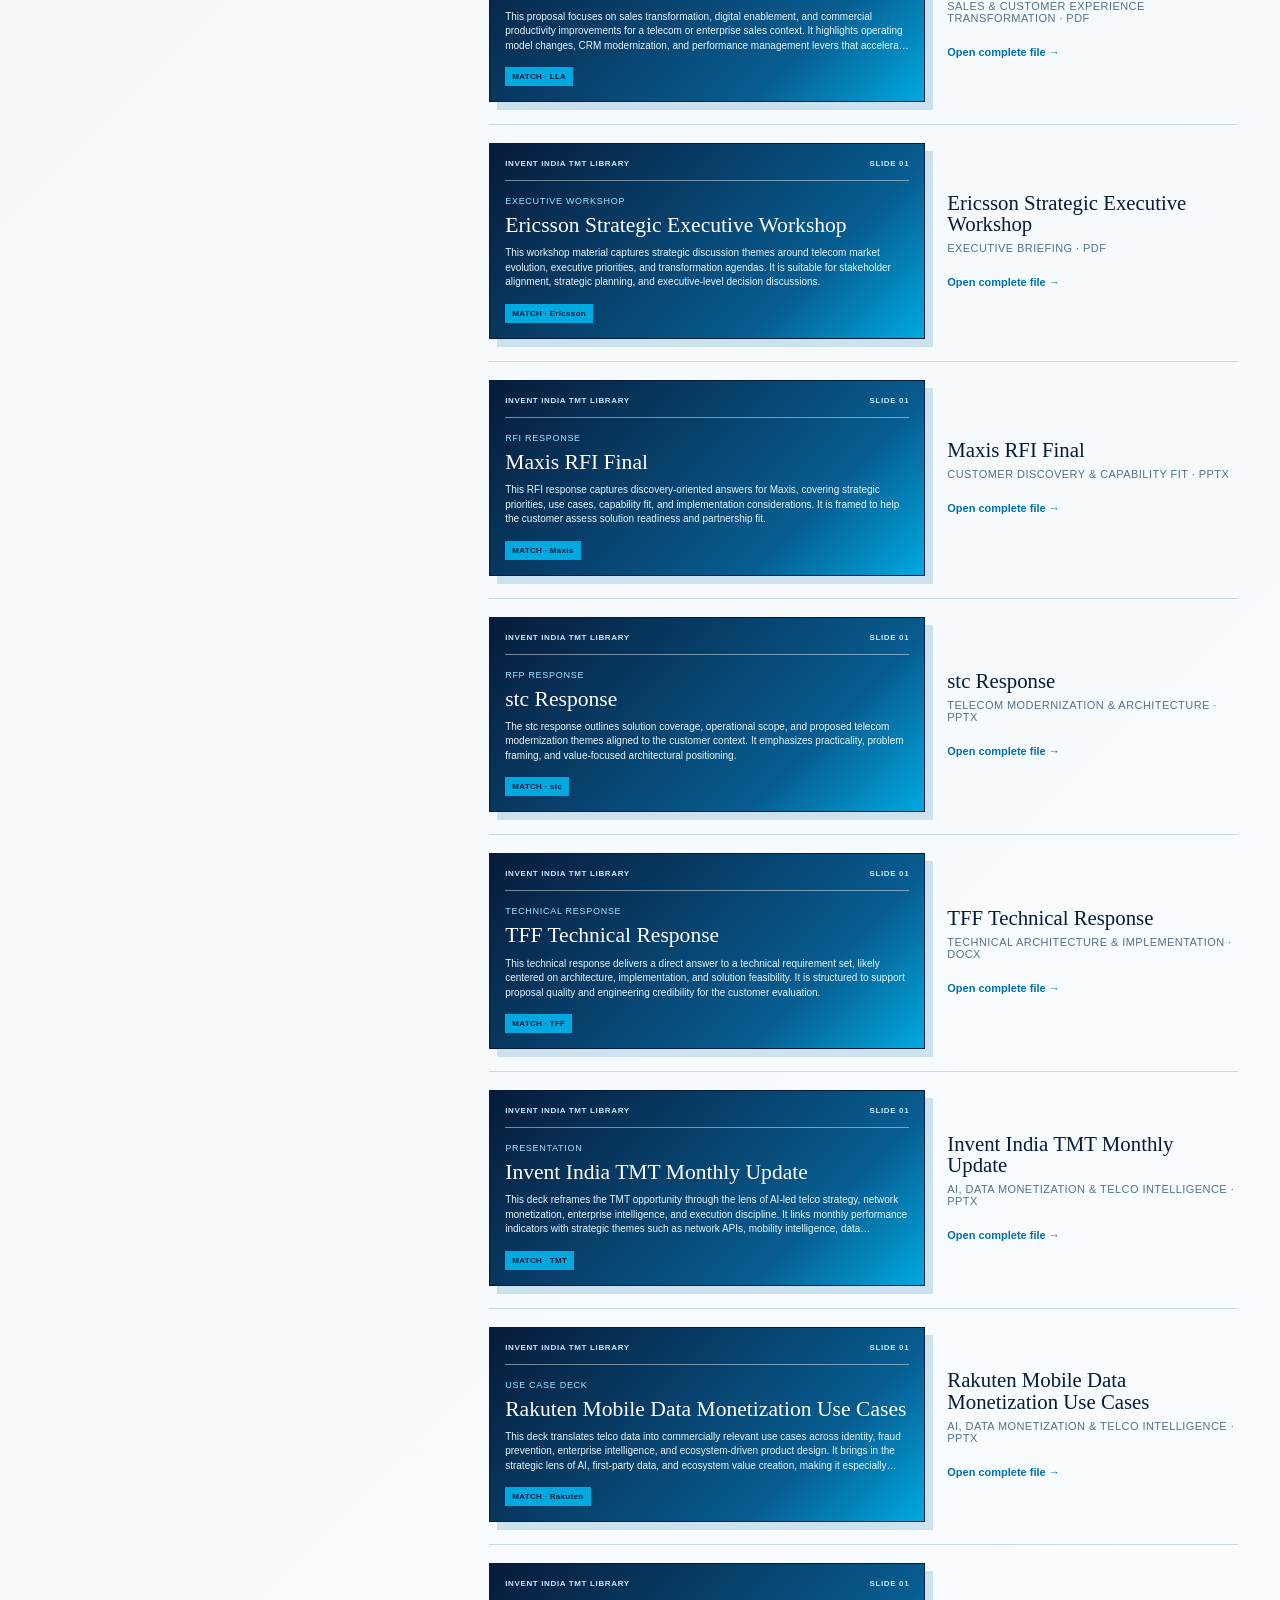
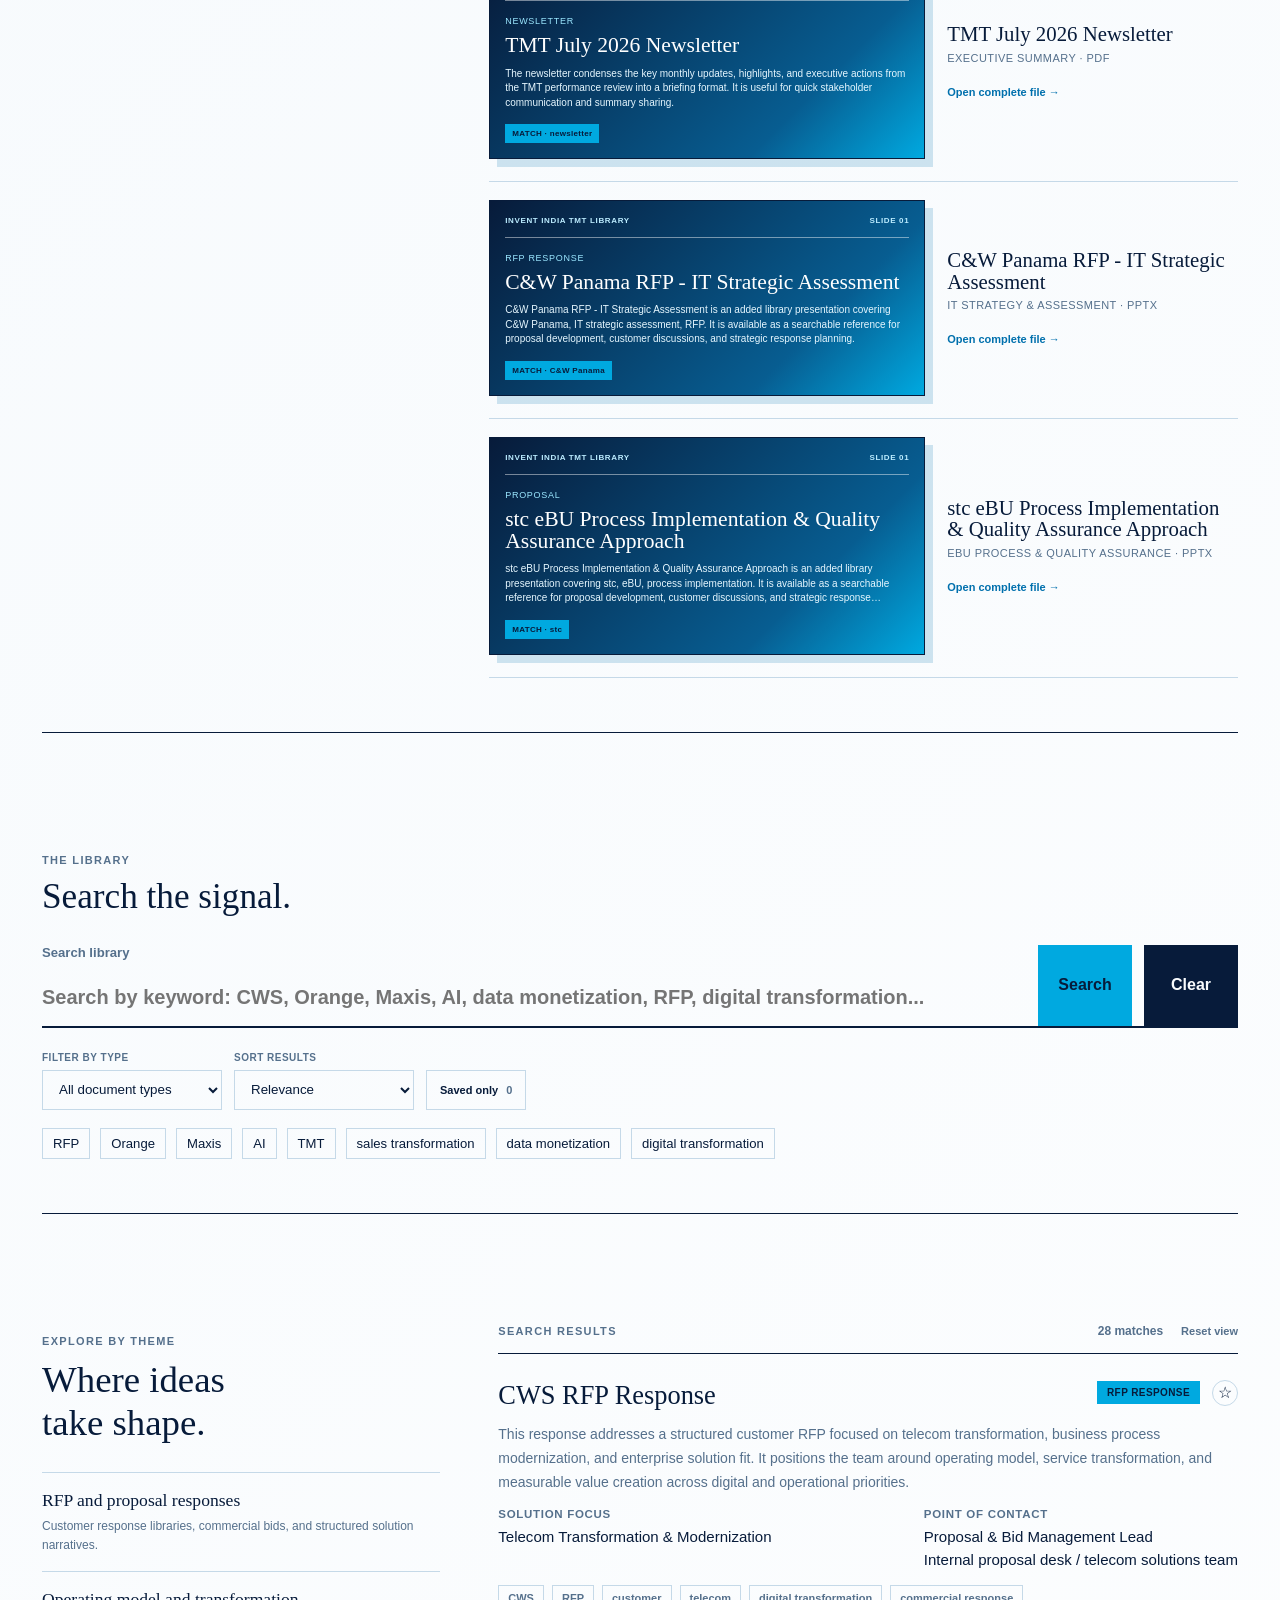
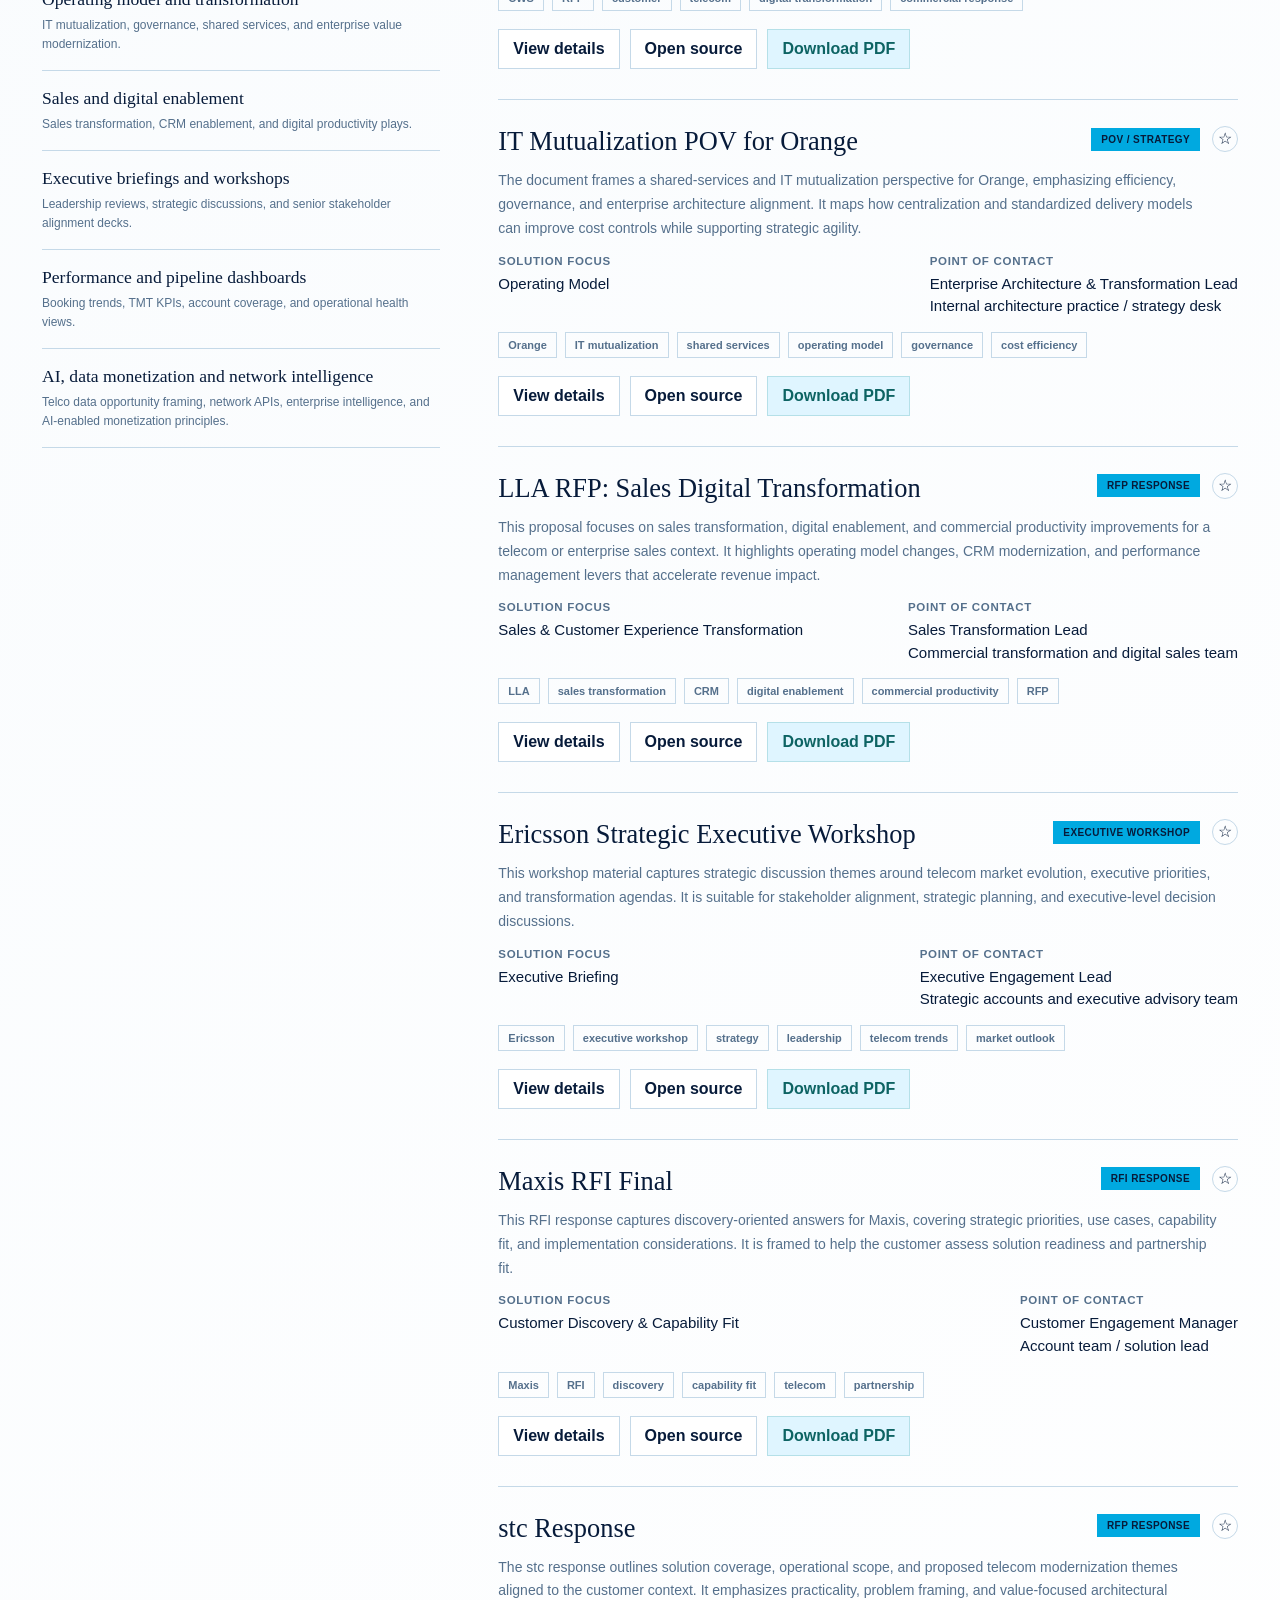
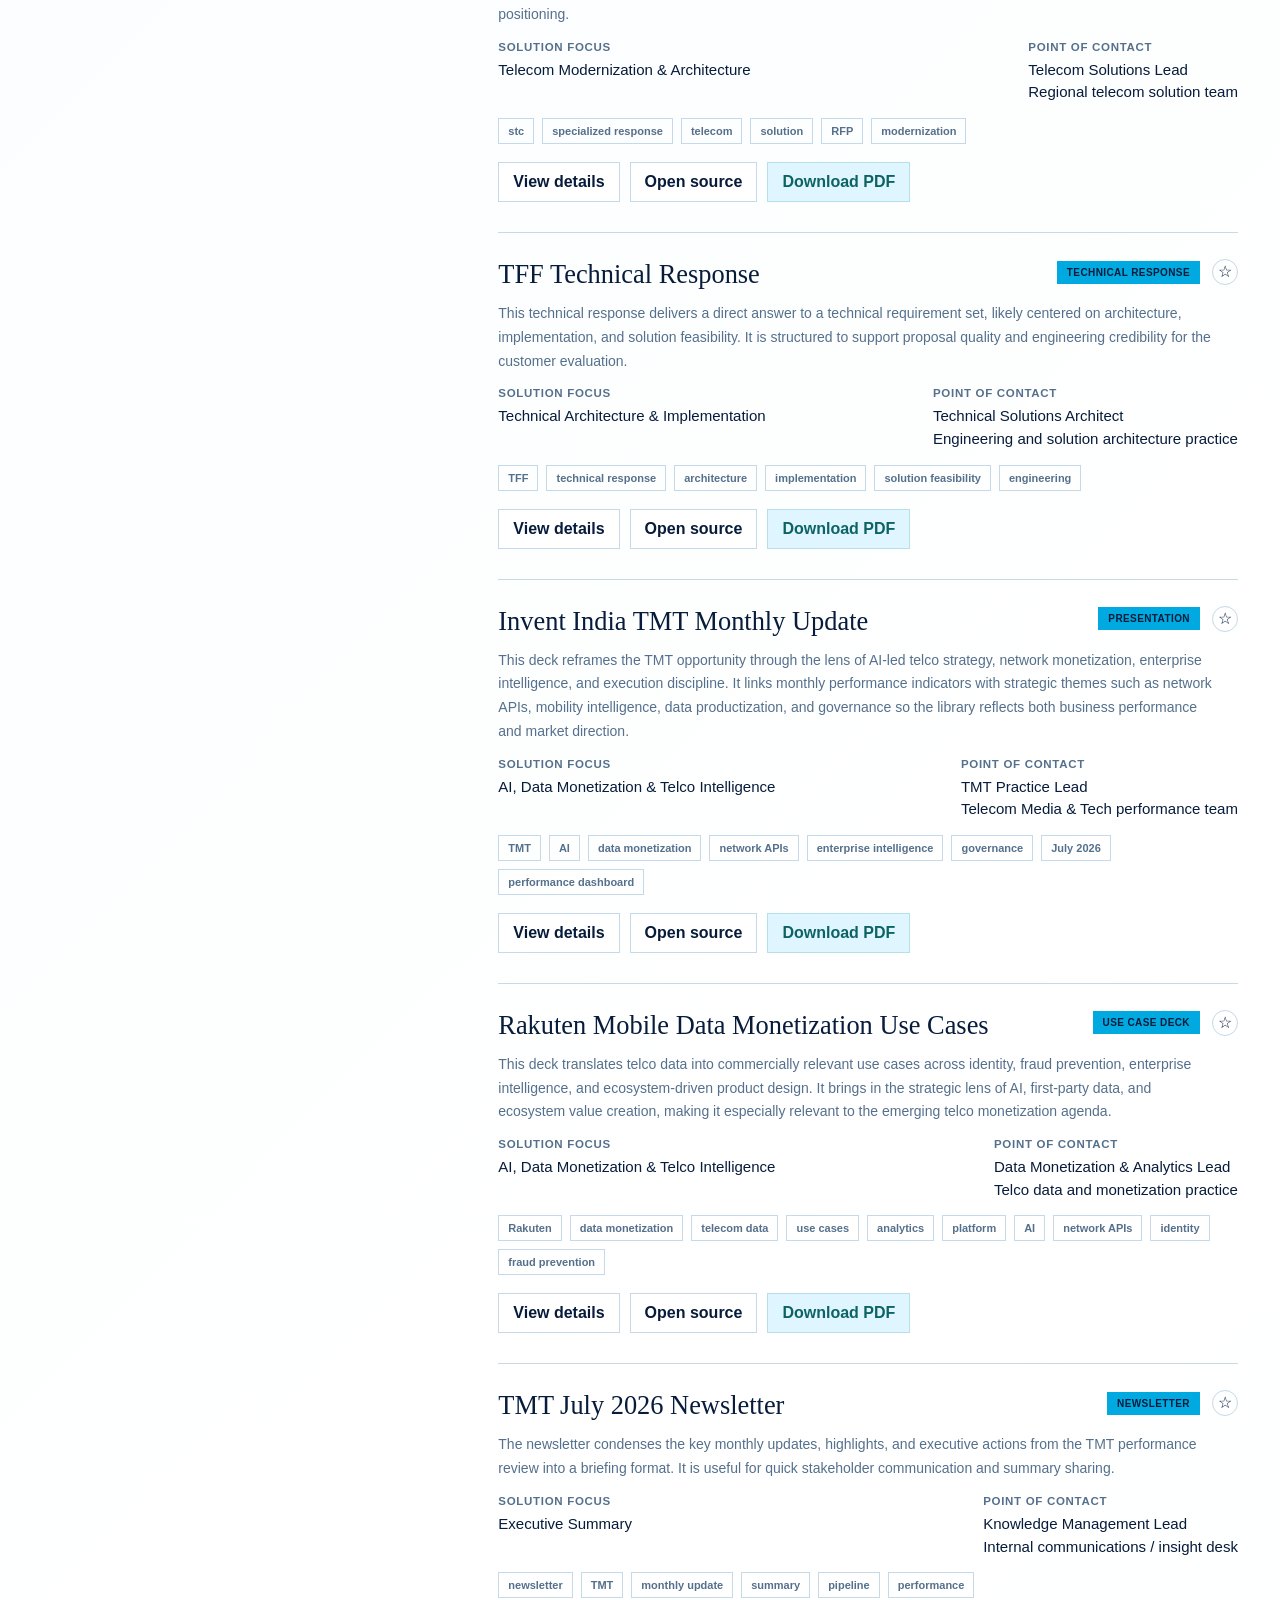
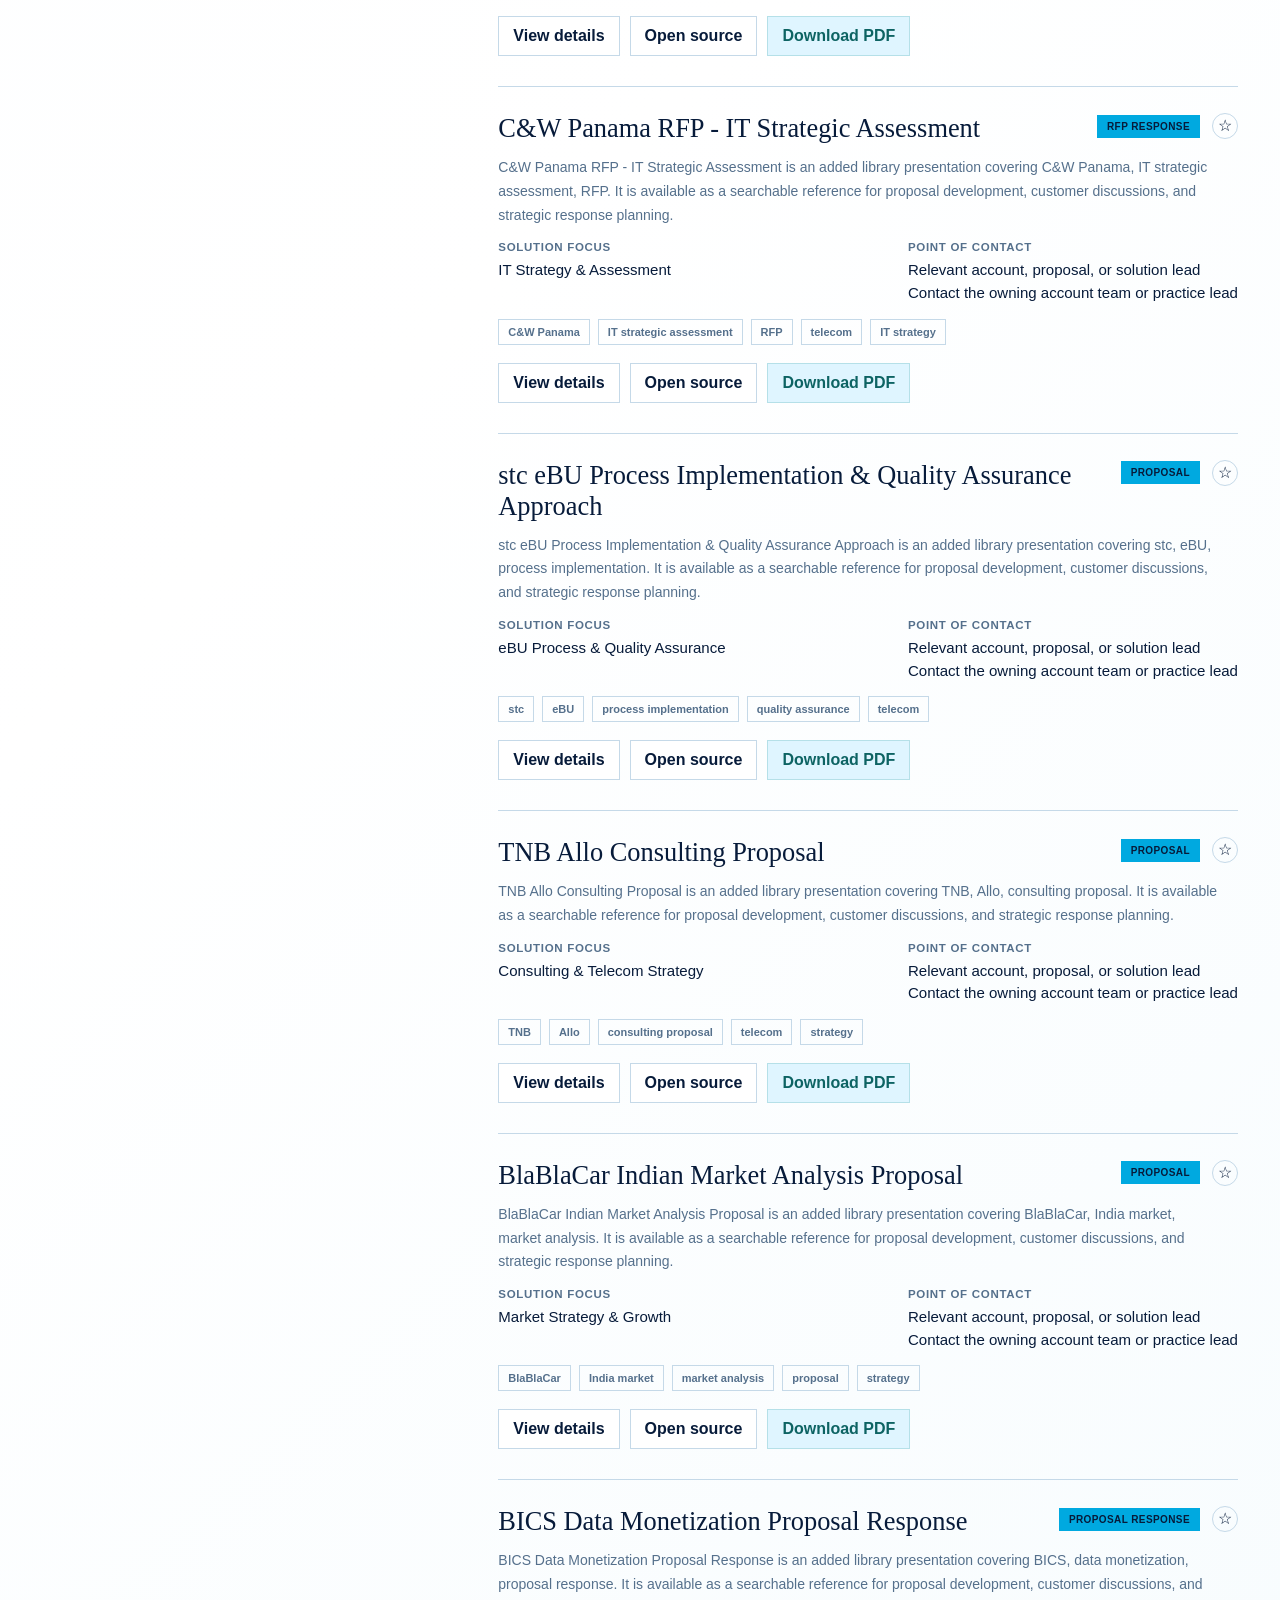
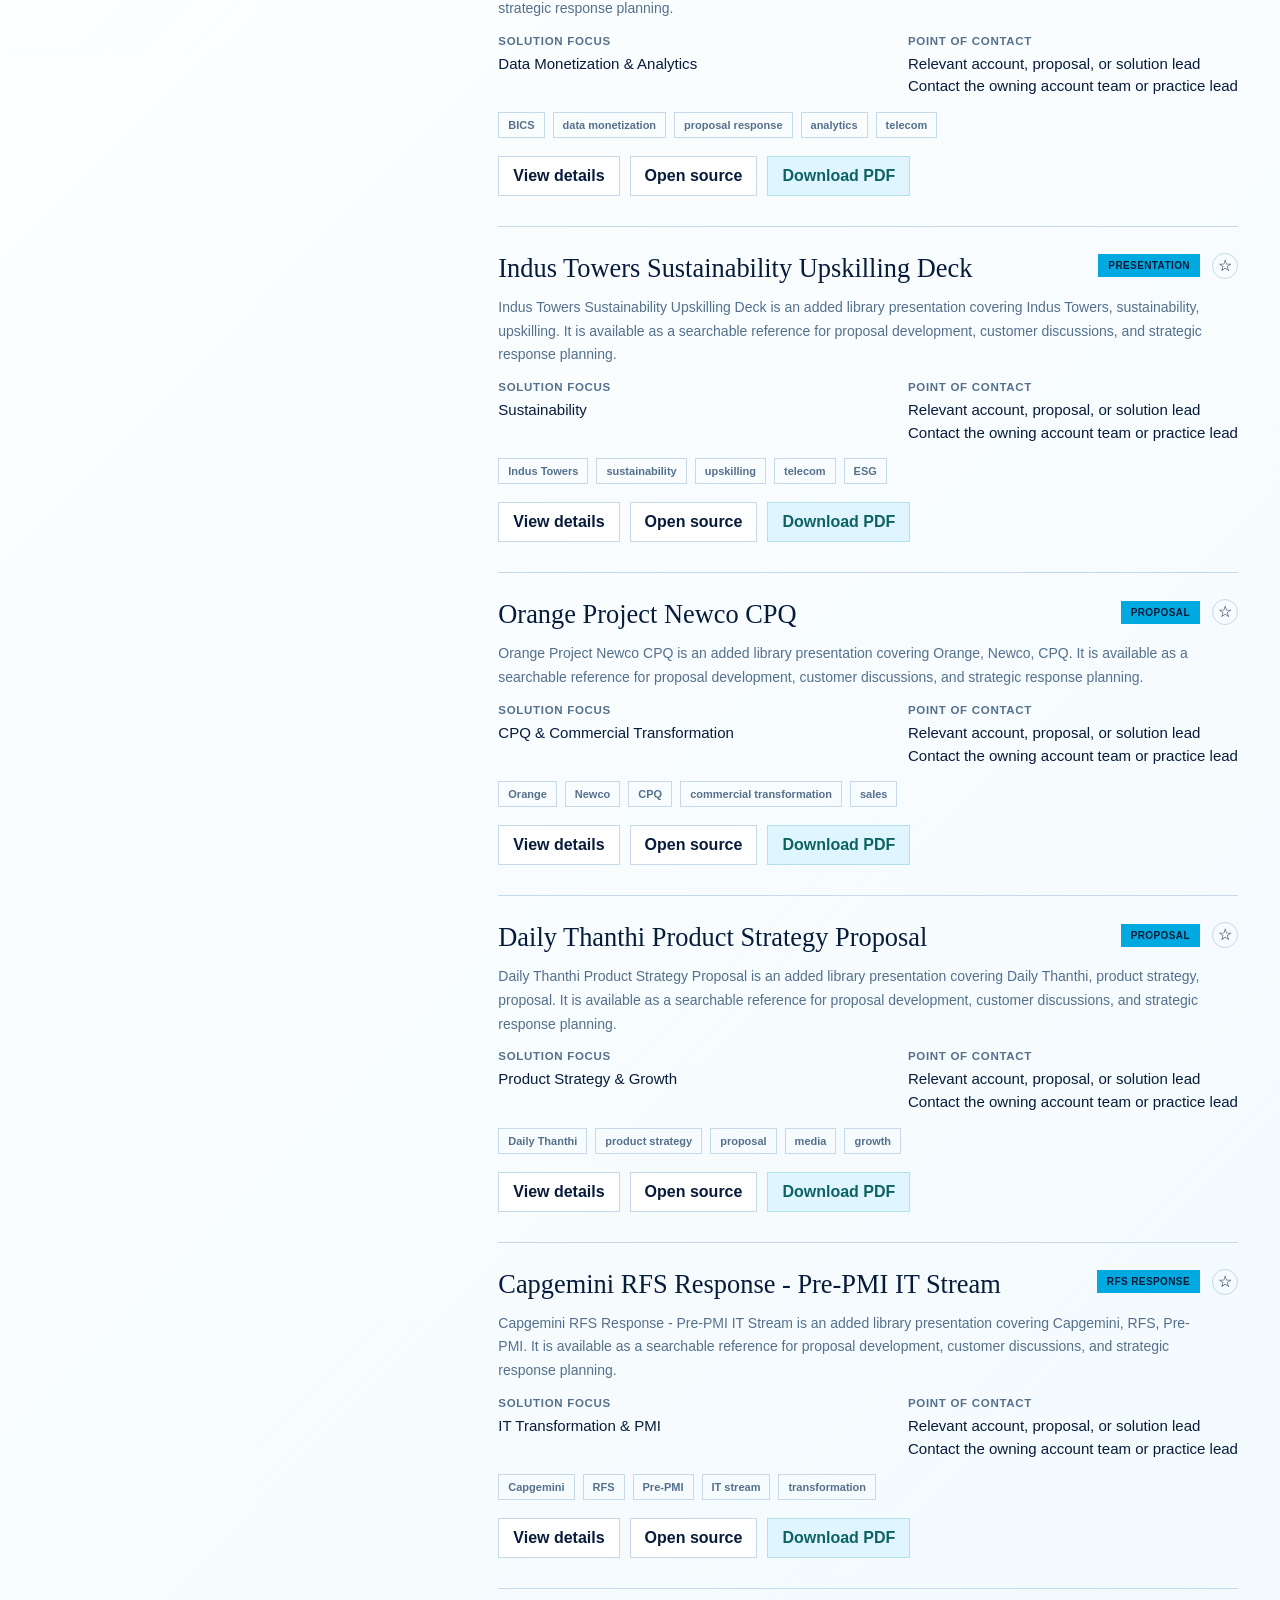
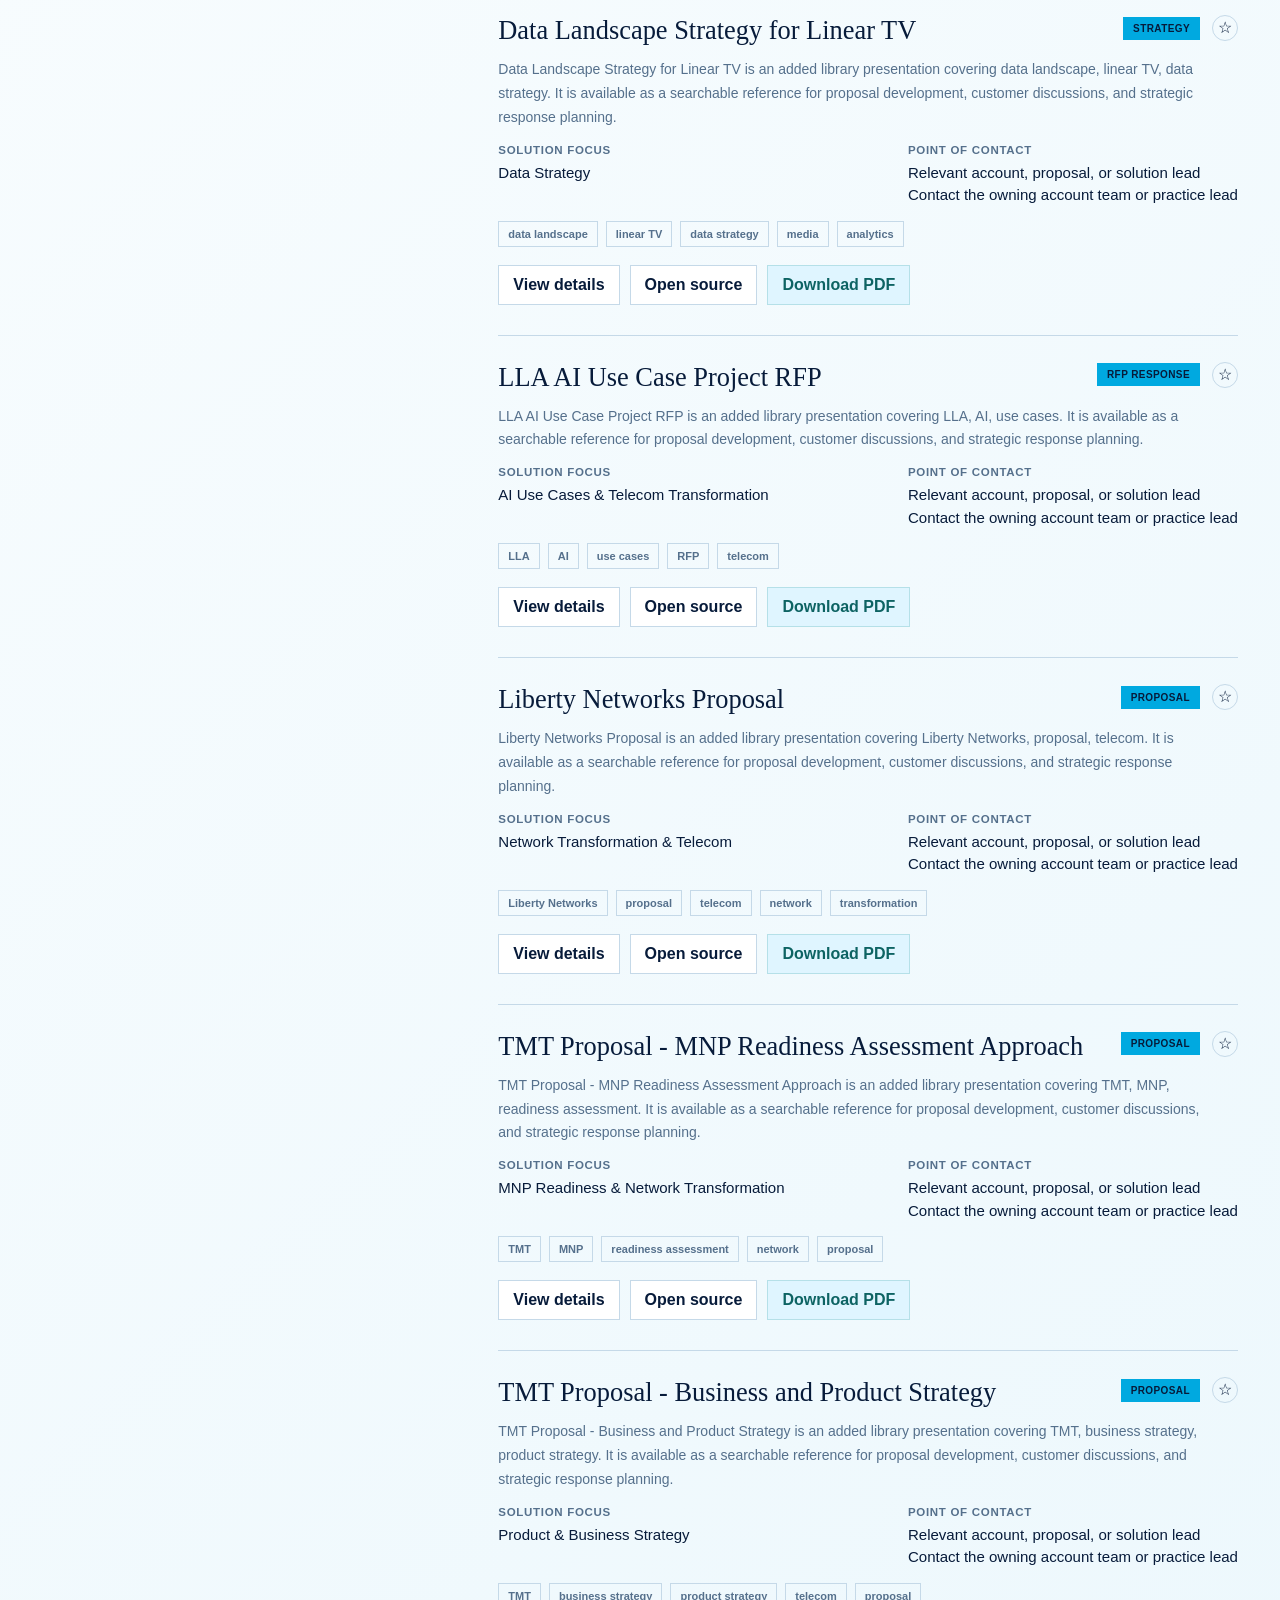
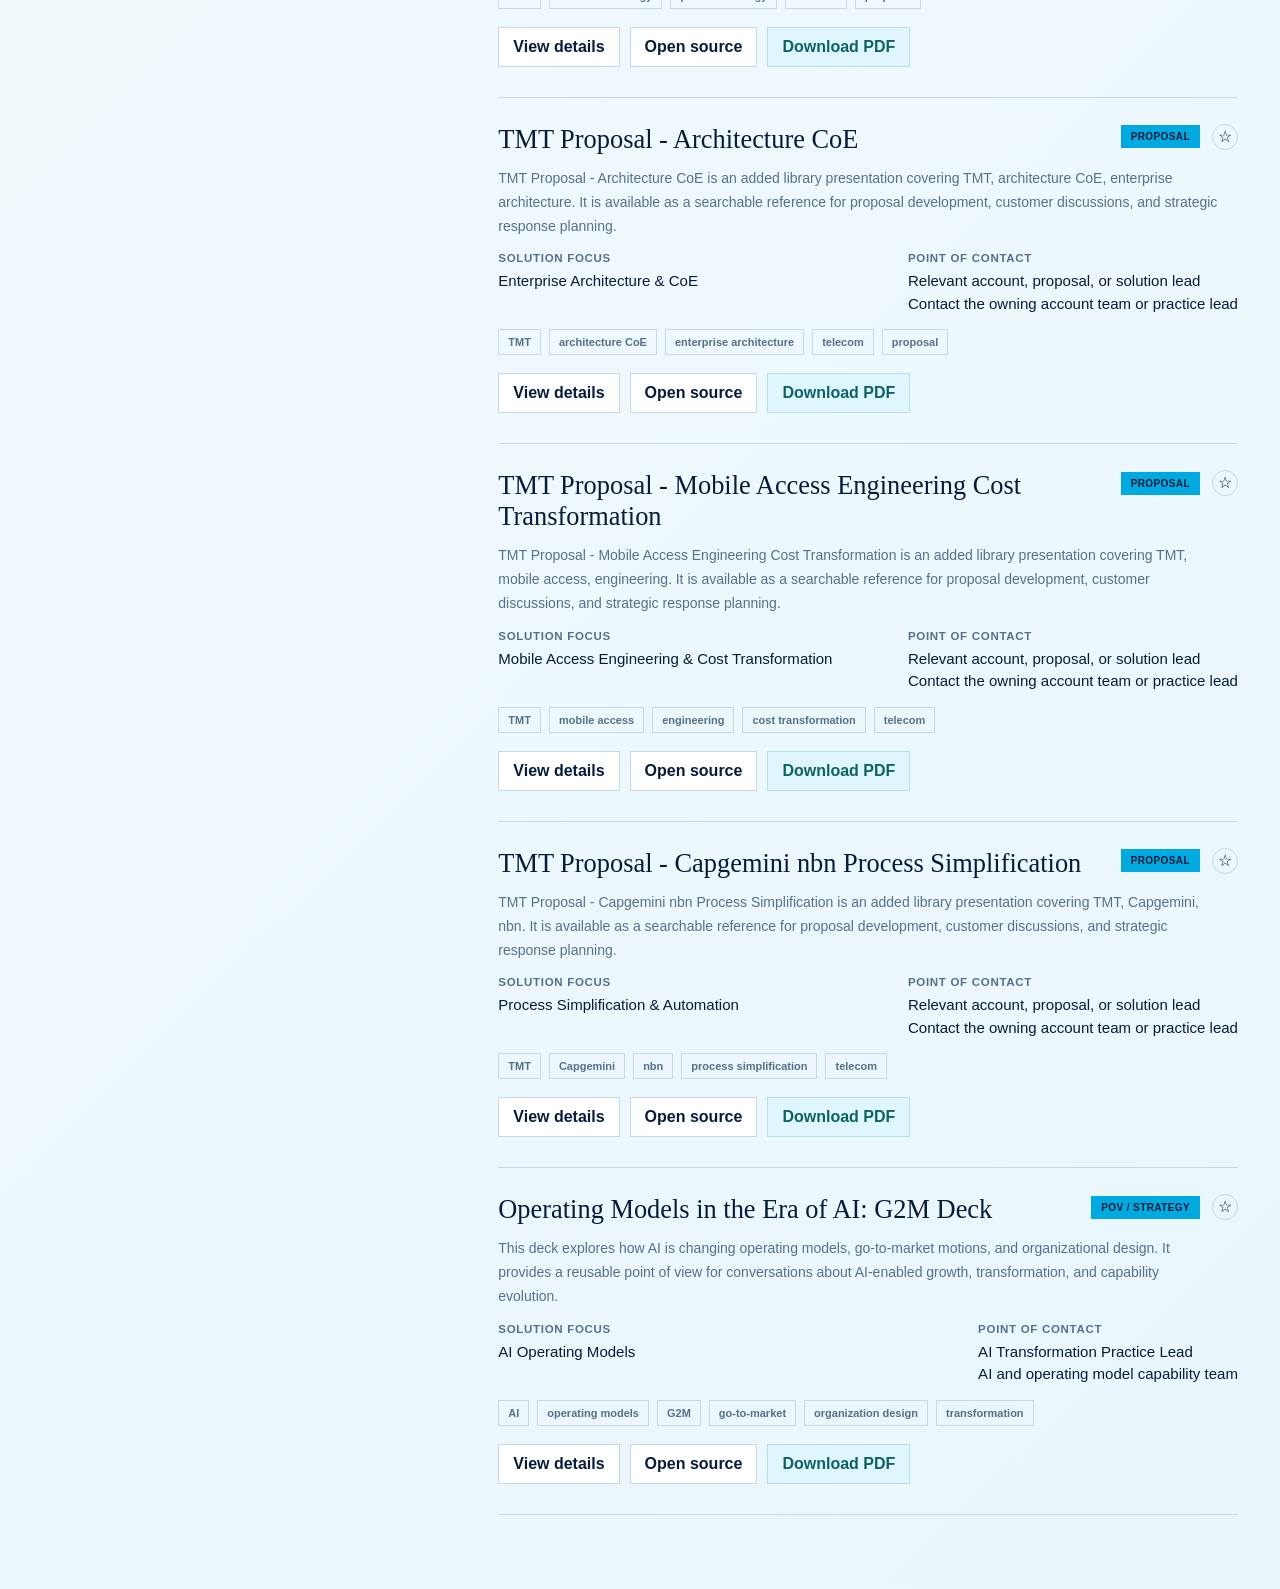
==== commit 4a0a624d: "Refine Invent TMT library with AI monetization themes" ====
--- a/index.html
+++ b/index.html
@@ -25,7 +25,7 @@
         <div class="hero-kicker"><span>01</span> Ideas that move business forward</div>
         <h1>Invent India TMT<br><span>Library.</span></h1>
         <div class="hero-bottom">
-          <p class="lead">A living Invent India TMT library of RFP responses, strategic points of view, executive briefings, and transformation plays for the moments that matter.</p>
+          <p class="lead">A living Invent India TMT library of RFP responses, strategic points of view, AI-enabled telecom intelligence, data monetization plays, and transformation narratives for the moments that matter.</p>
           <div class="hero-metrics">
             <div class="metric-box"><span class="metric-value" id="totalDocs">0</span><span class="metric-label">curated documents</span></div>
             <div class="metric-box"><span class="metric-value" id="totalCategories">0</span><span class="metric-label">strategic themes</span></div>
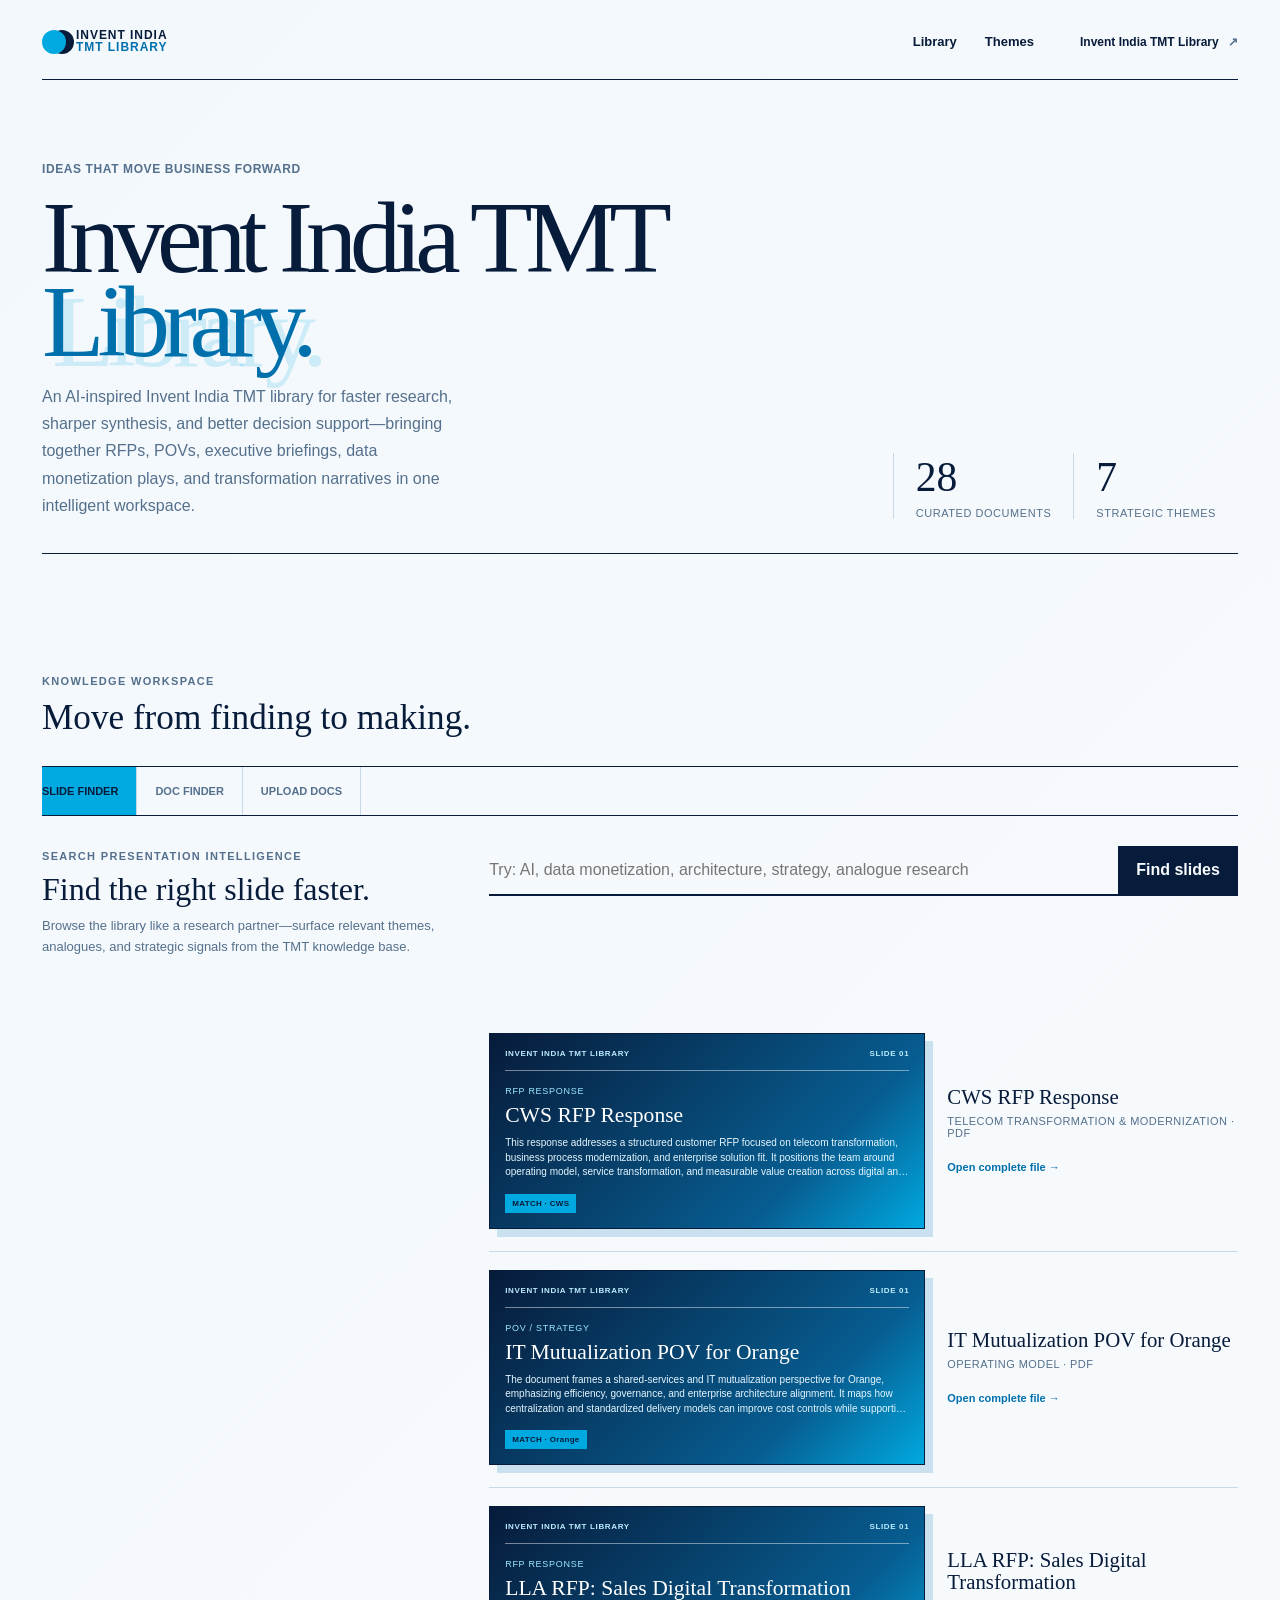
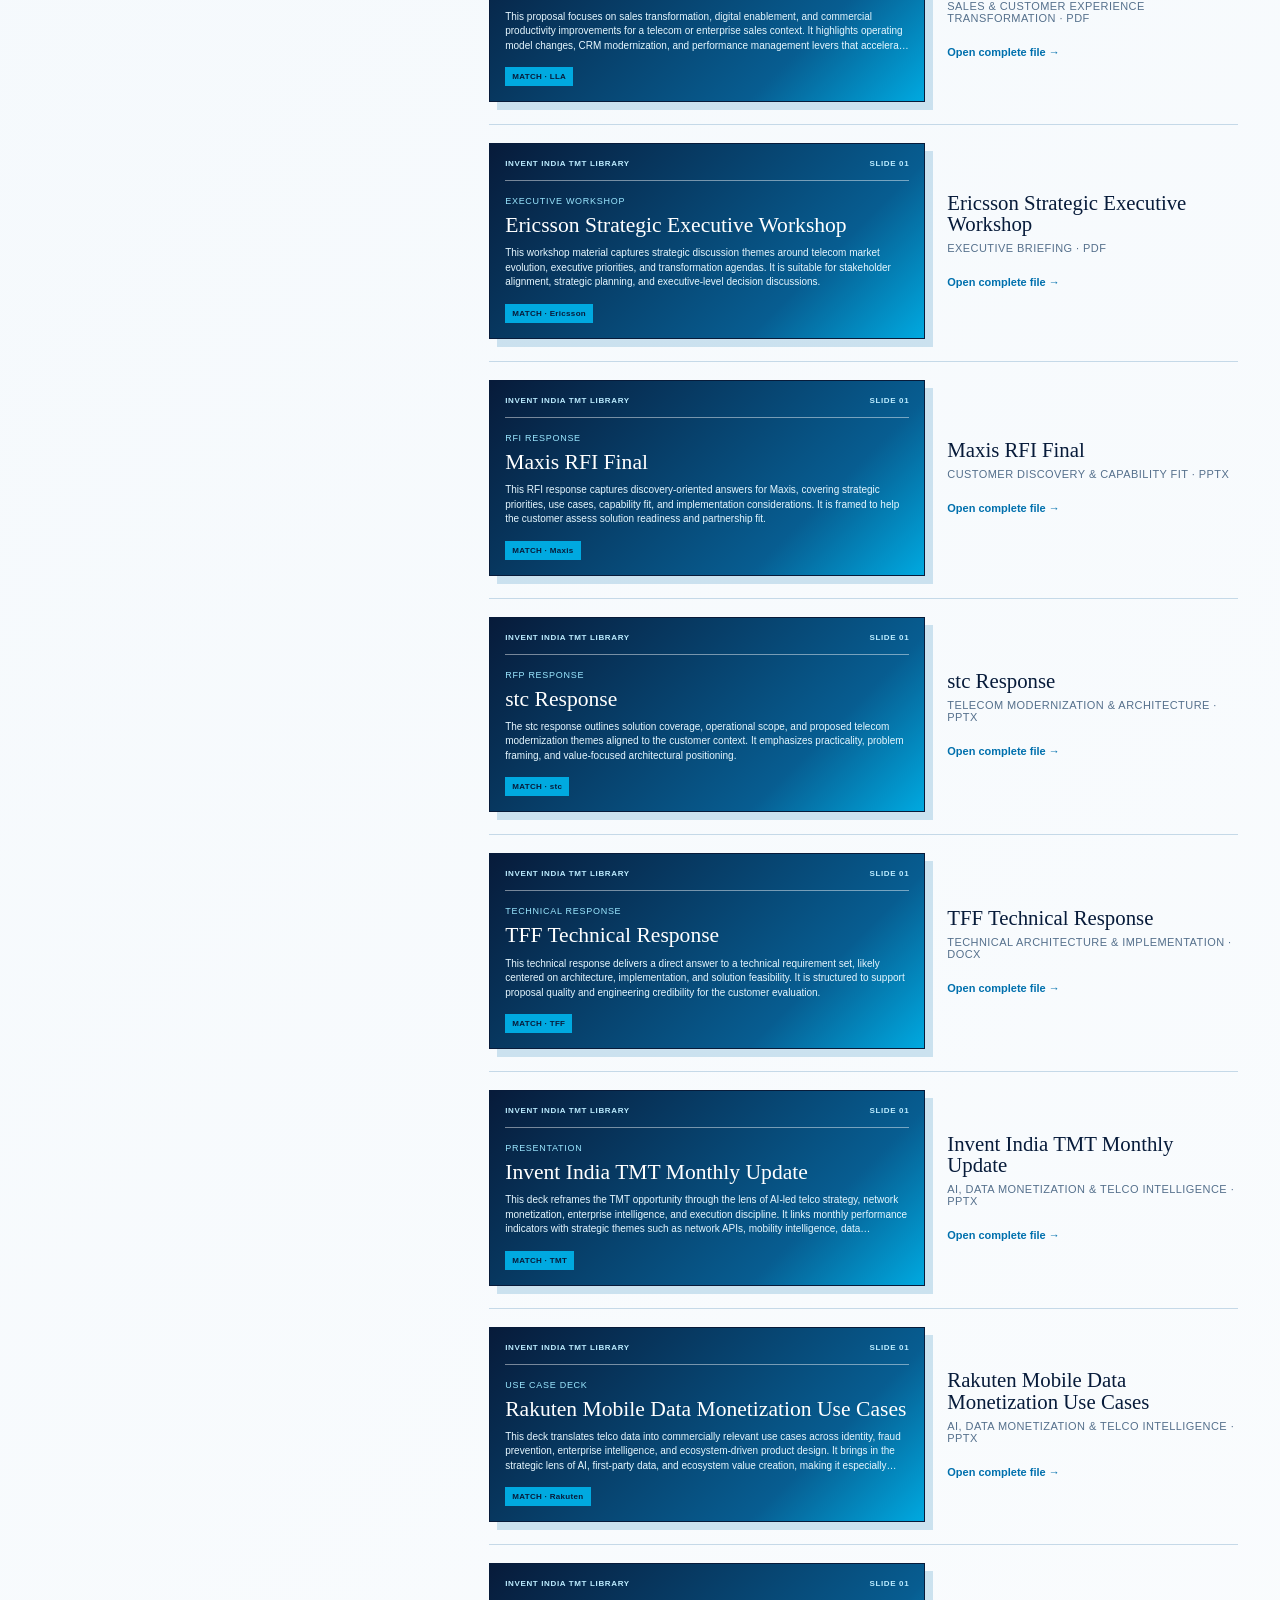
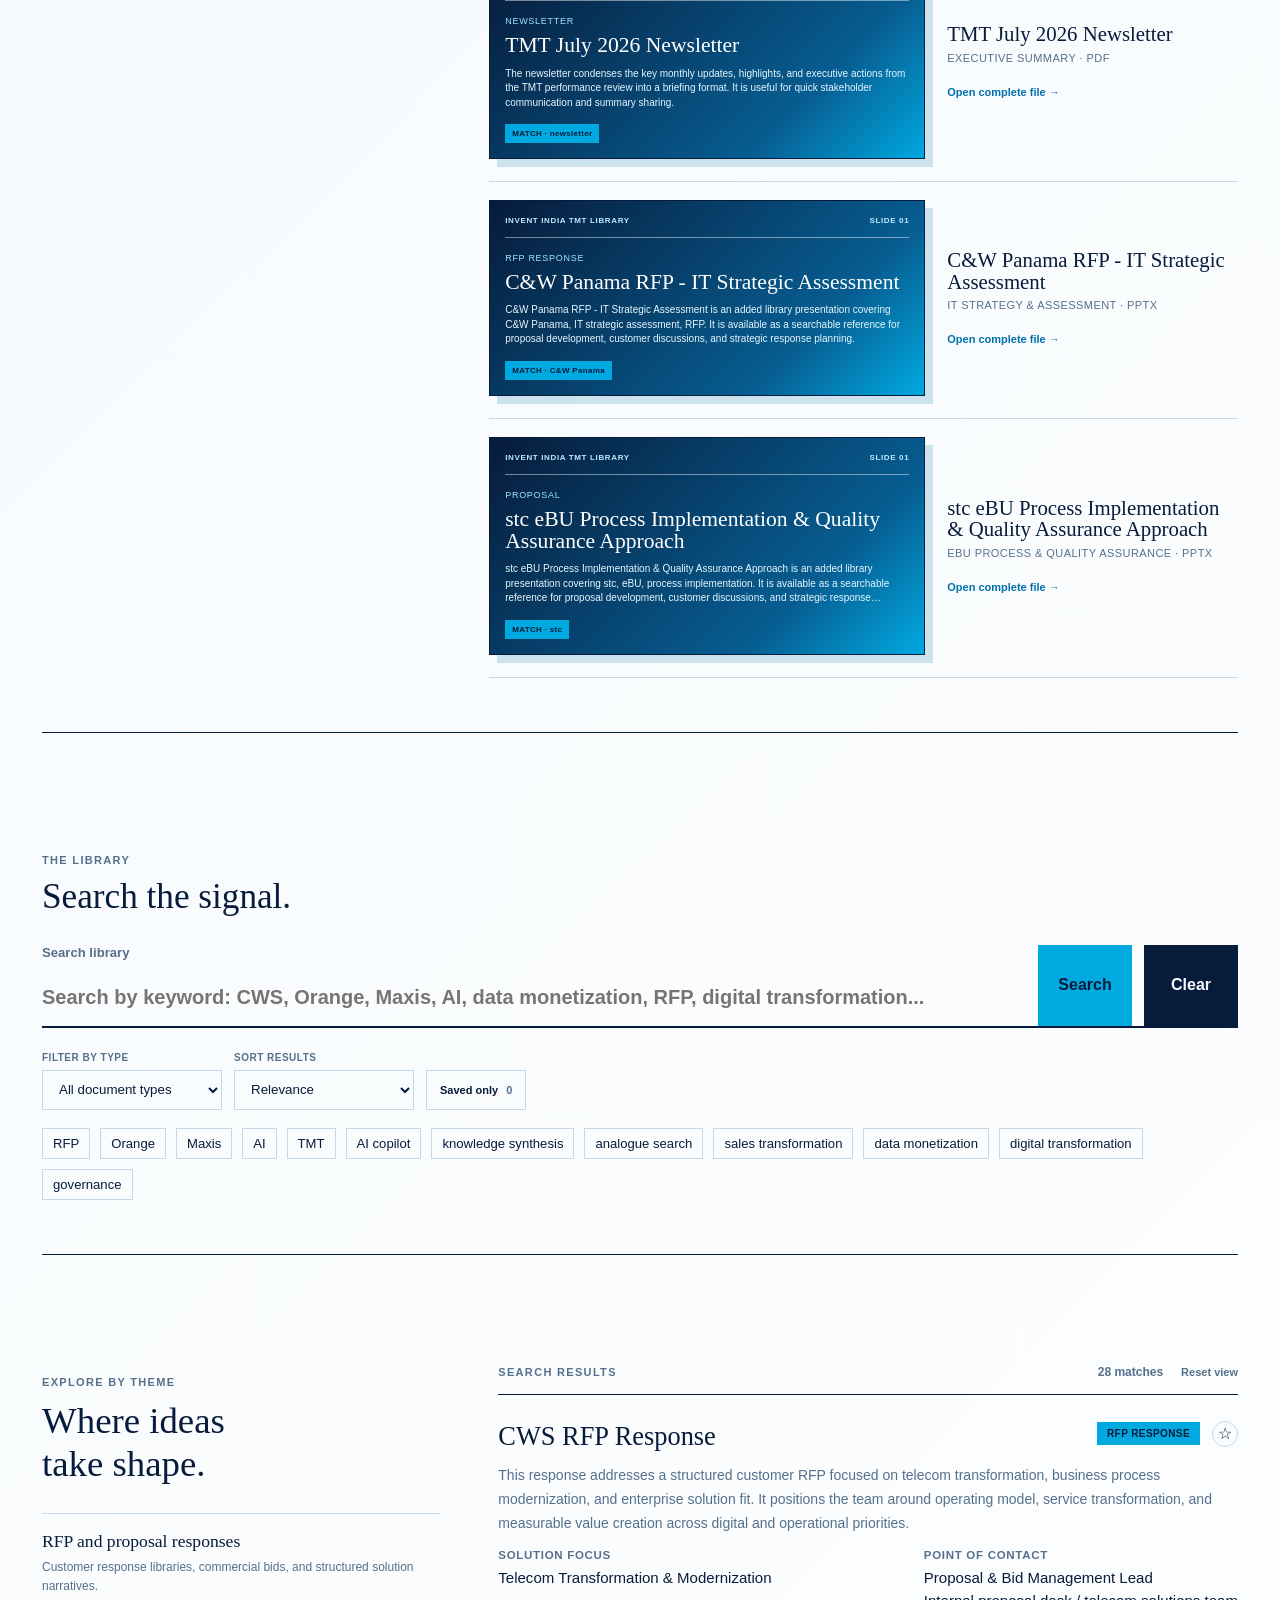
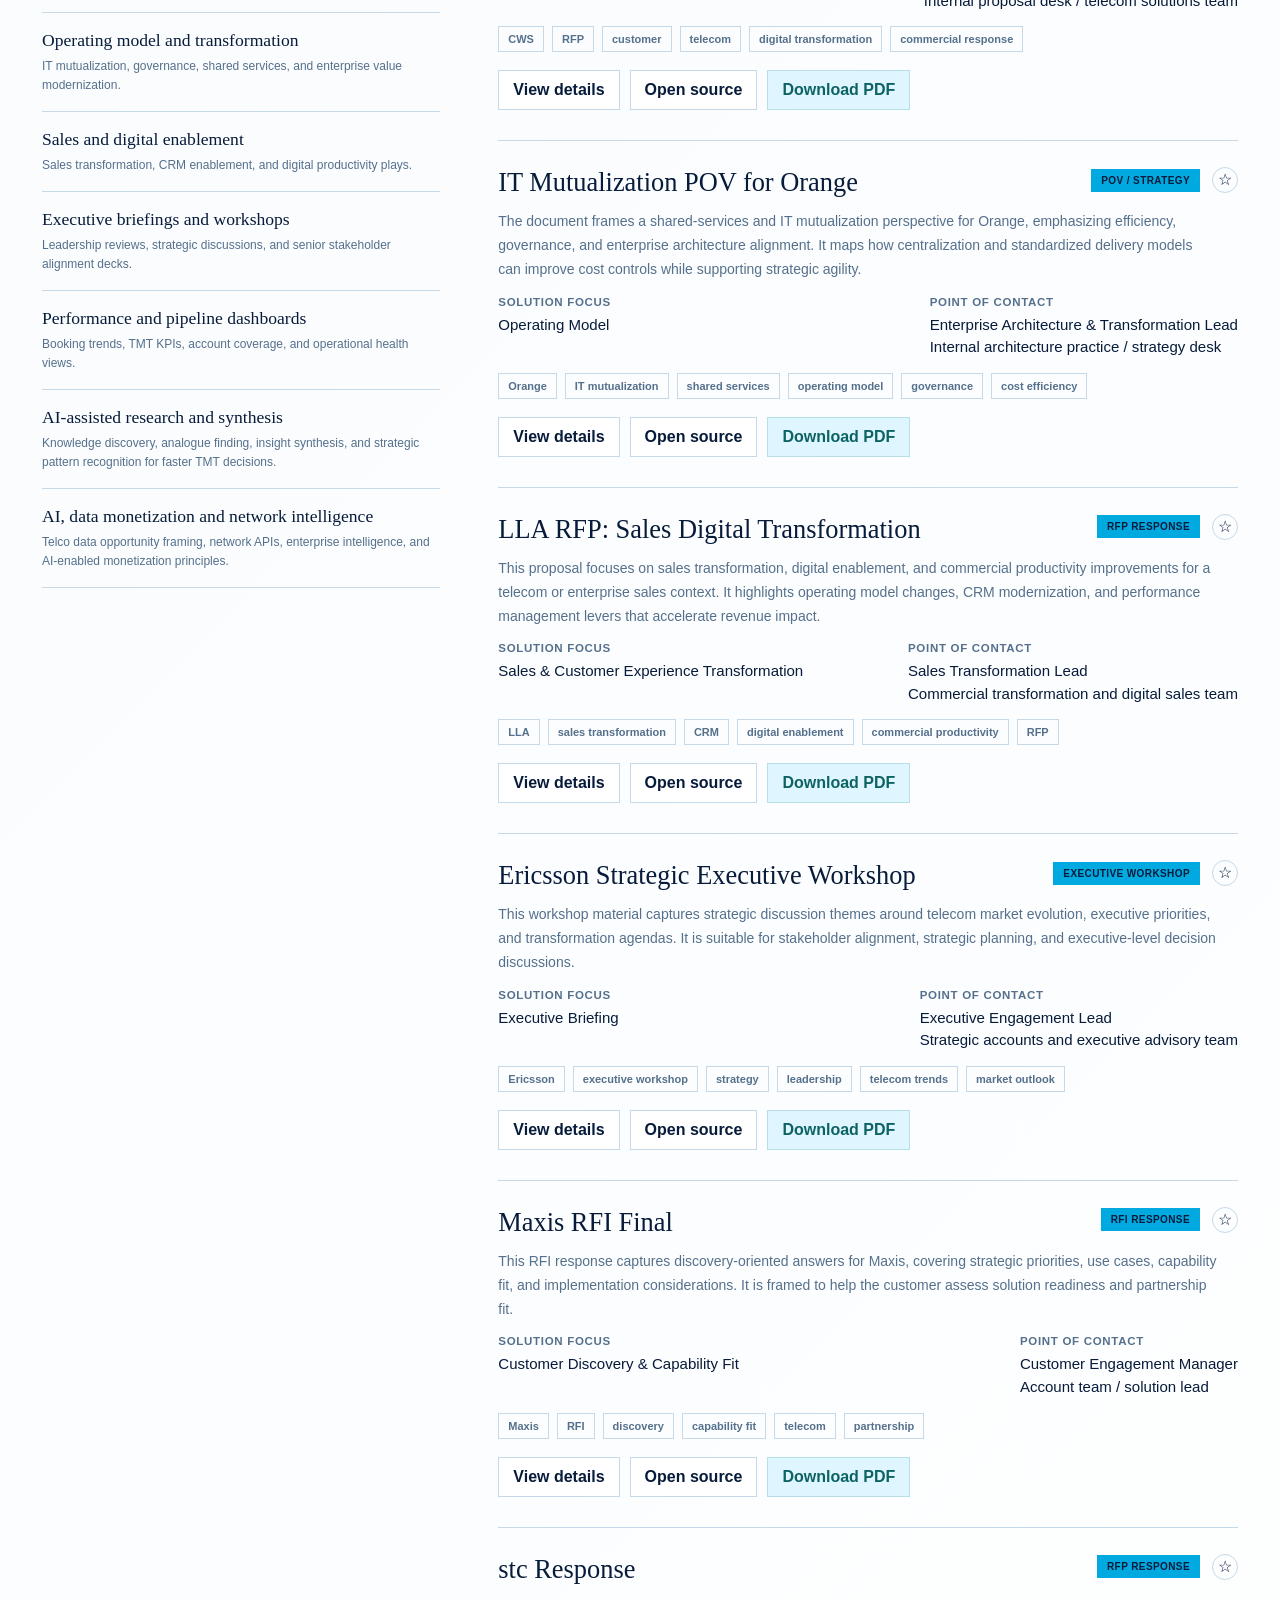
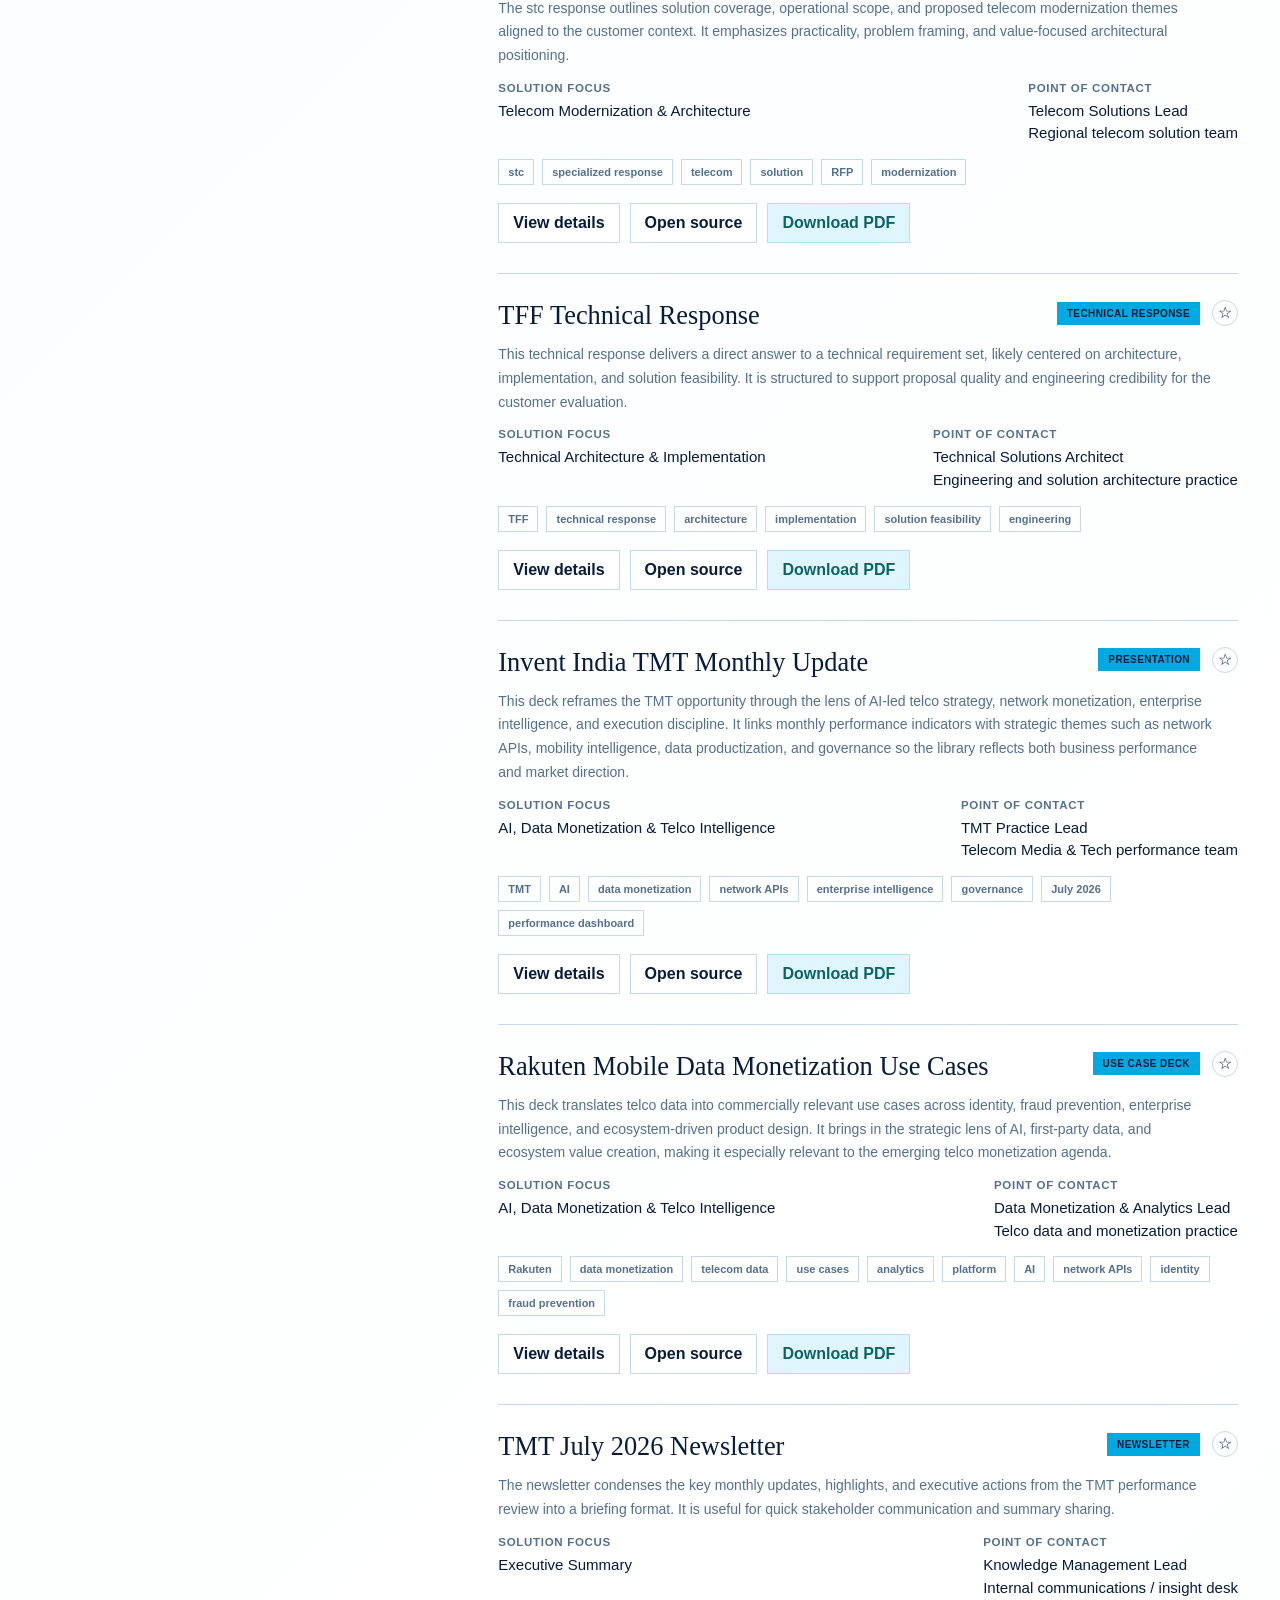
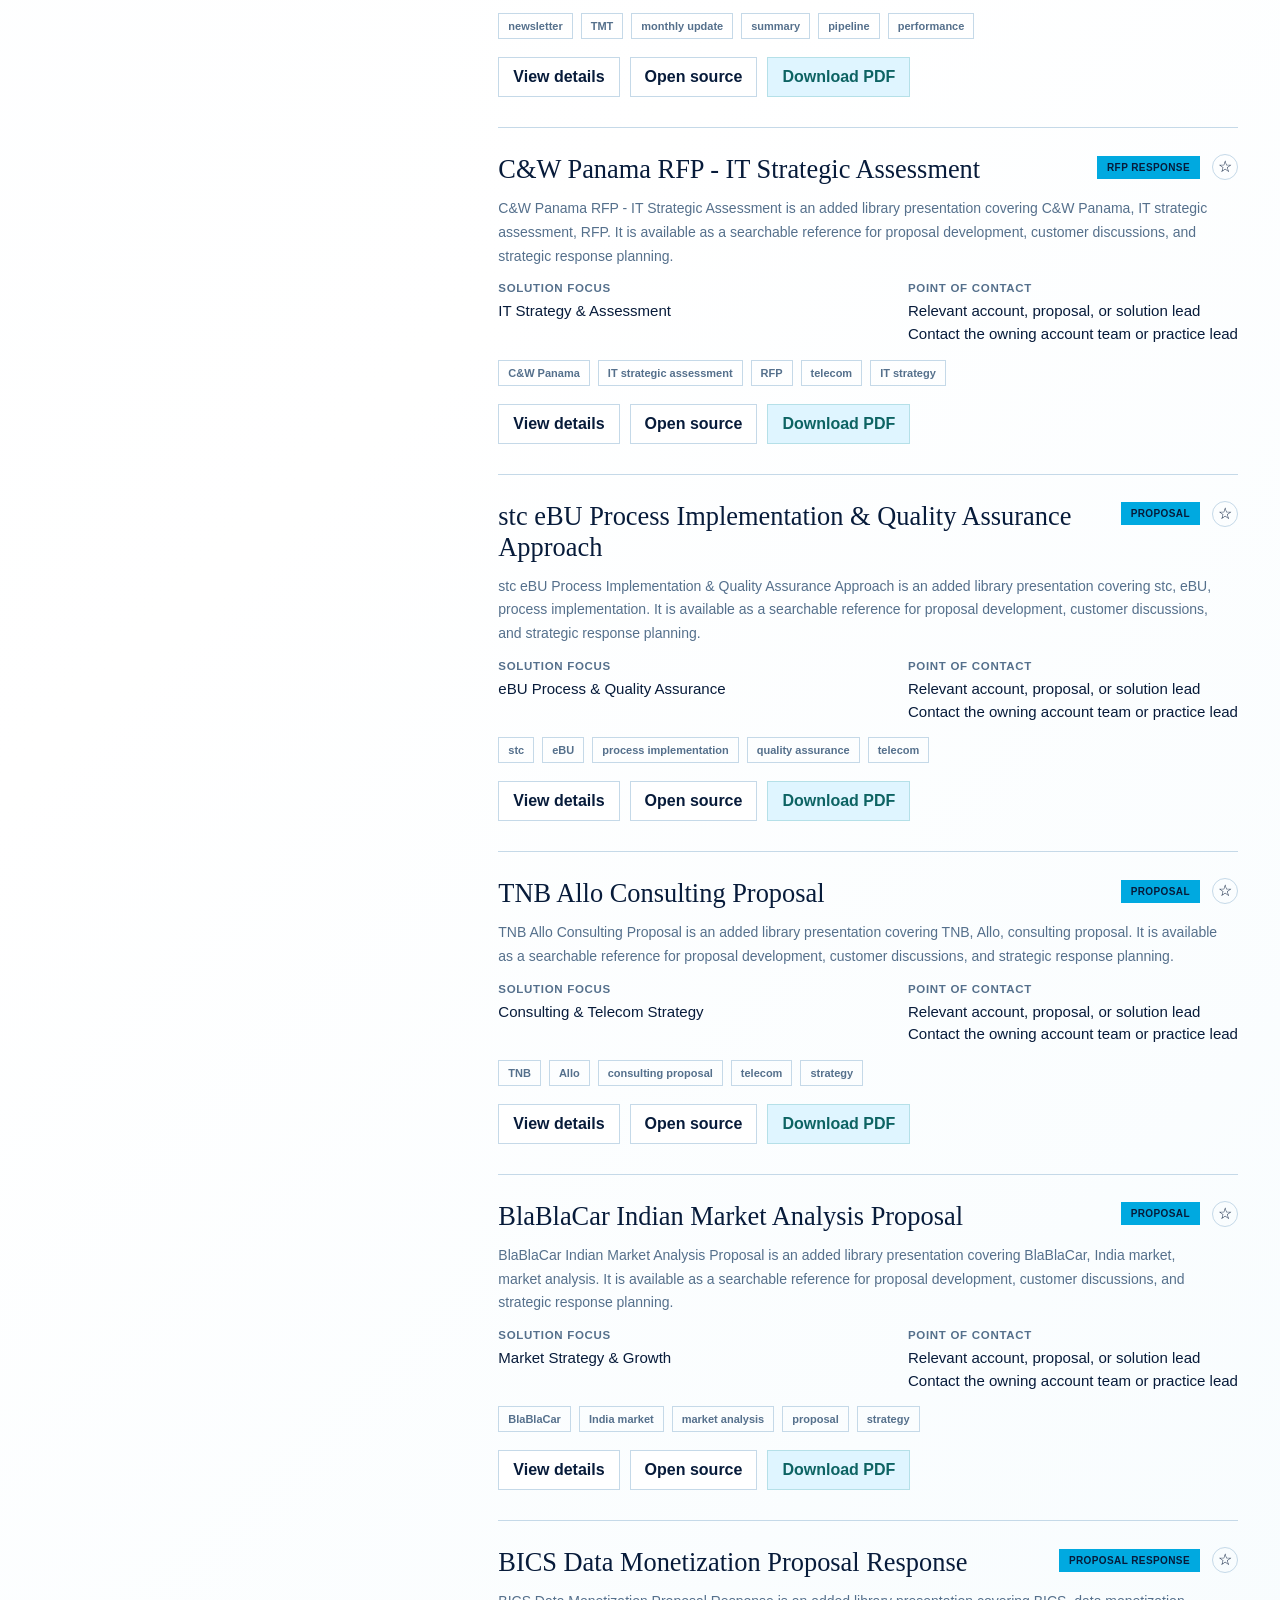
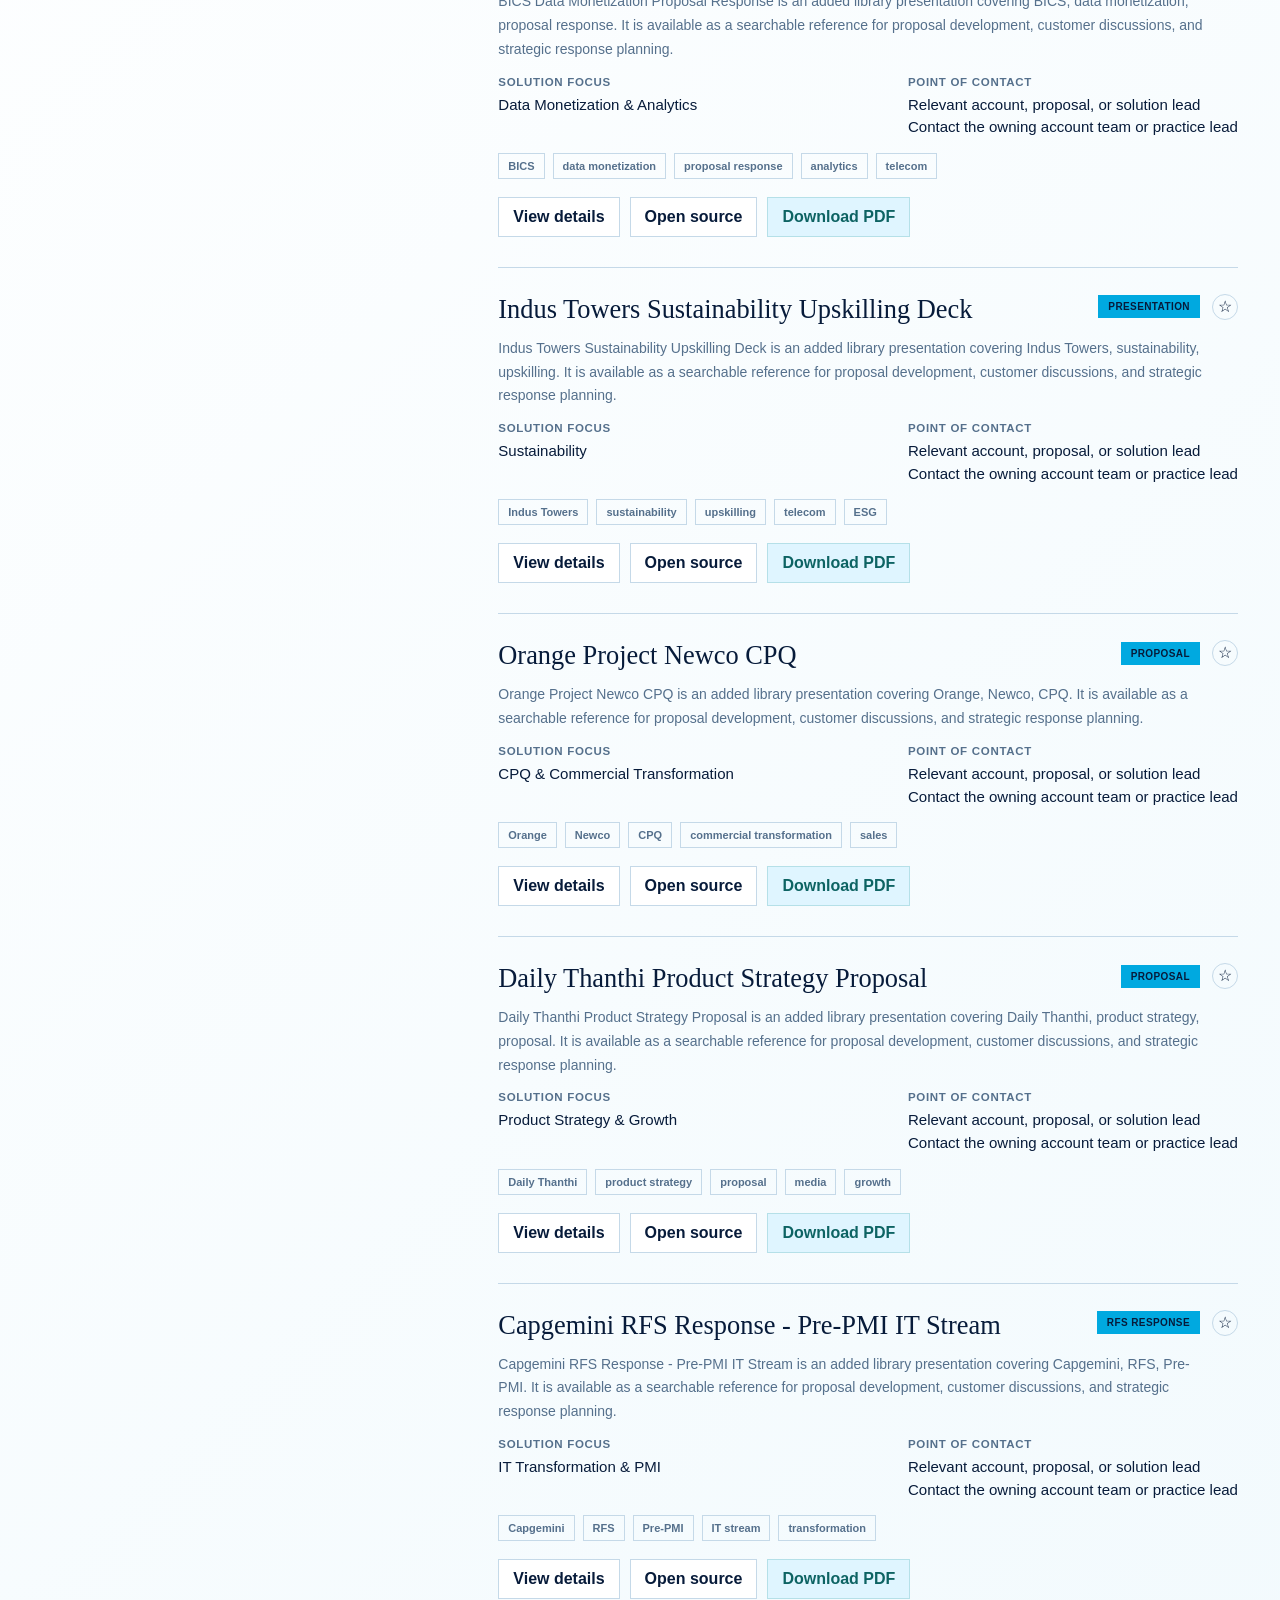
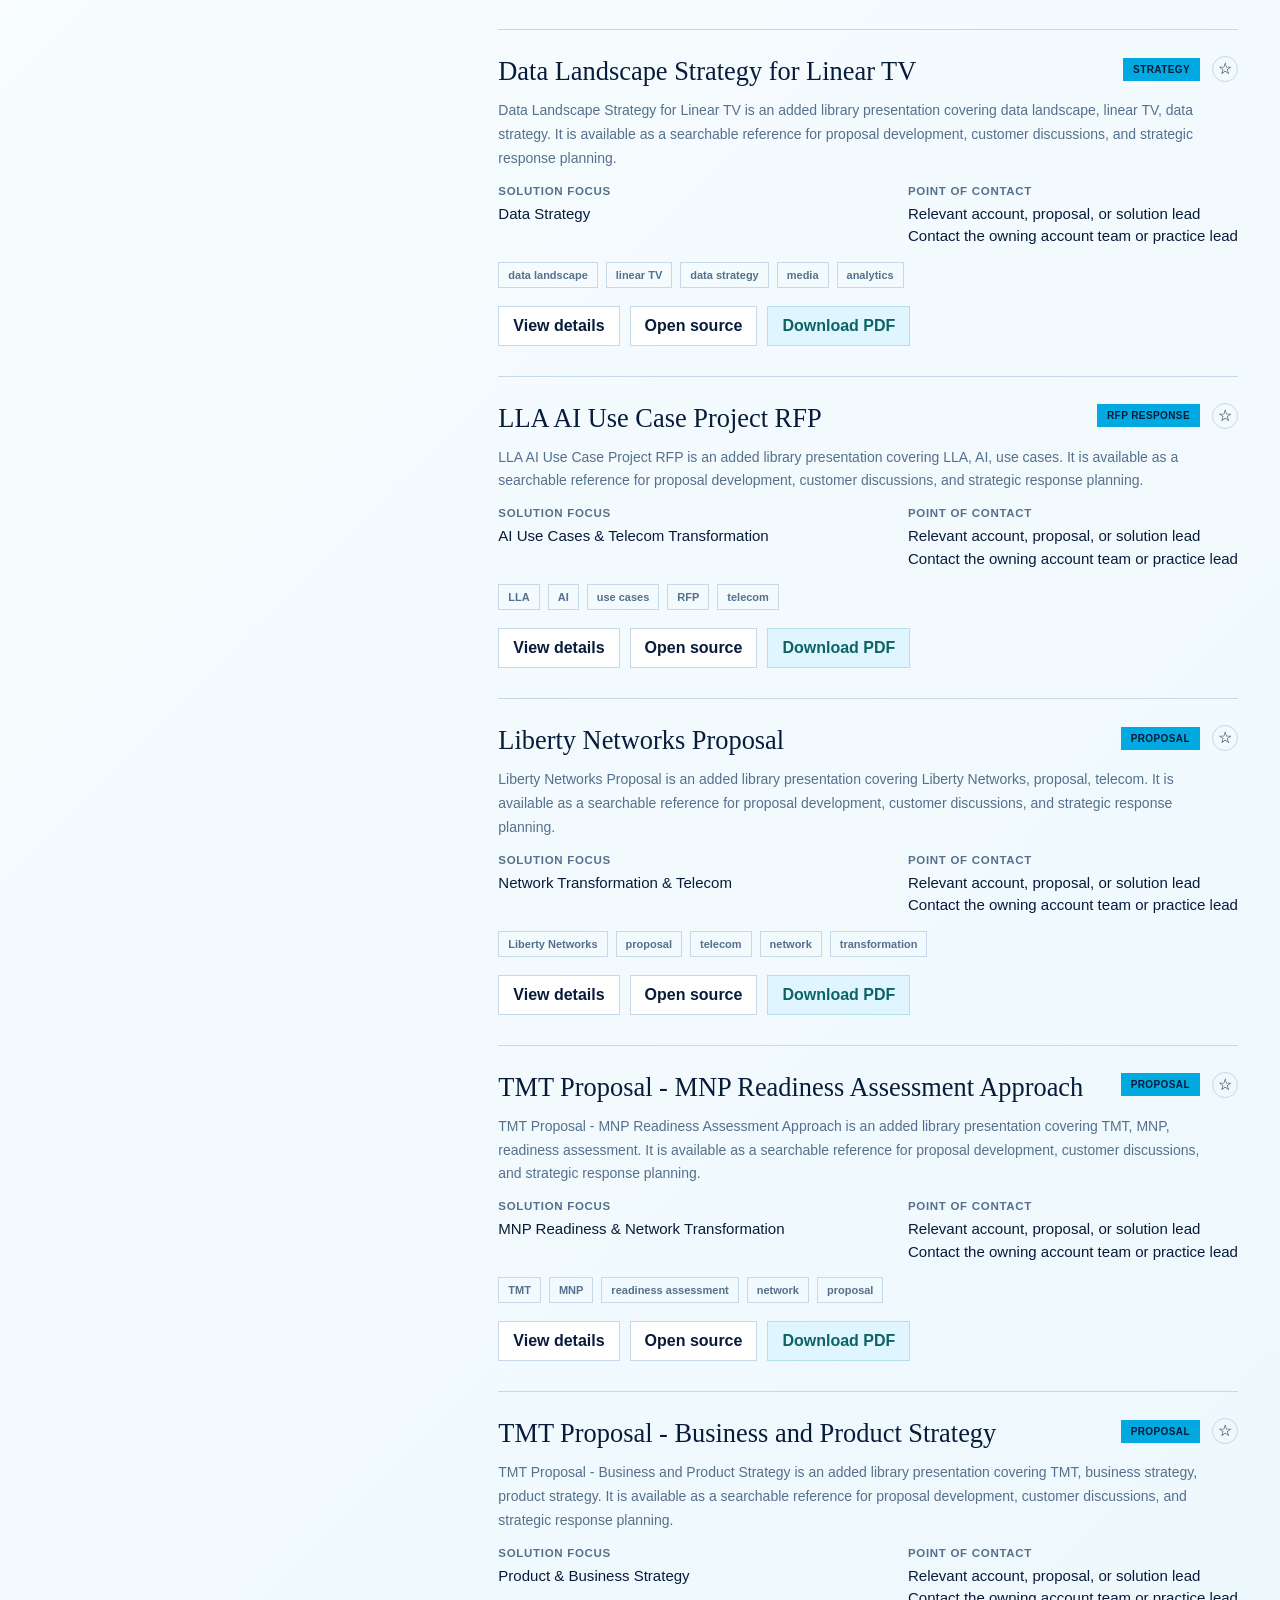
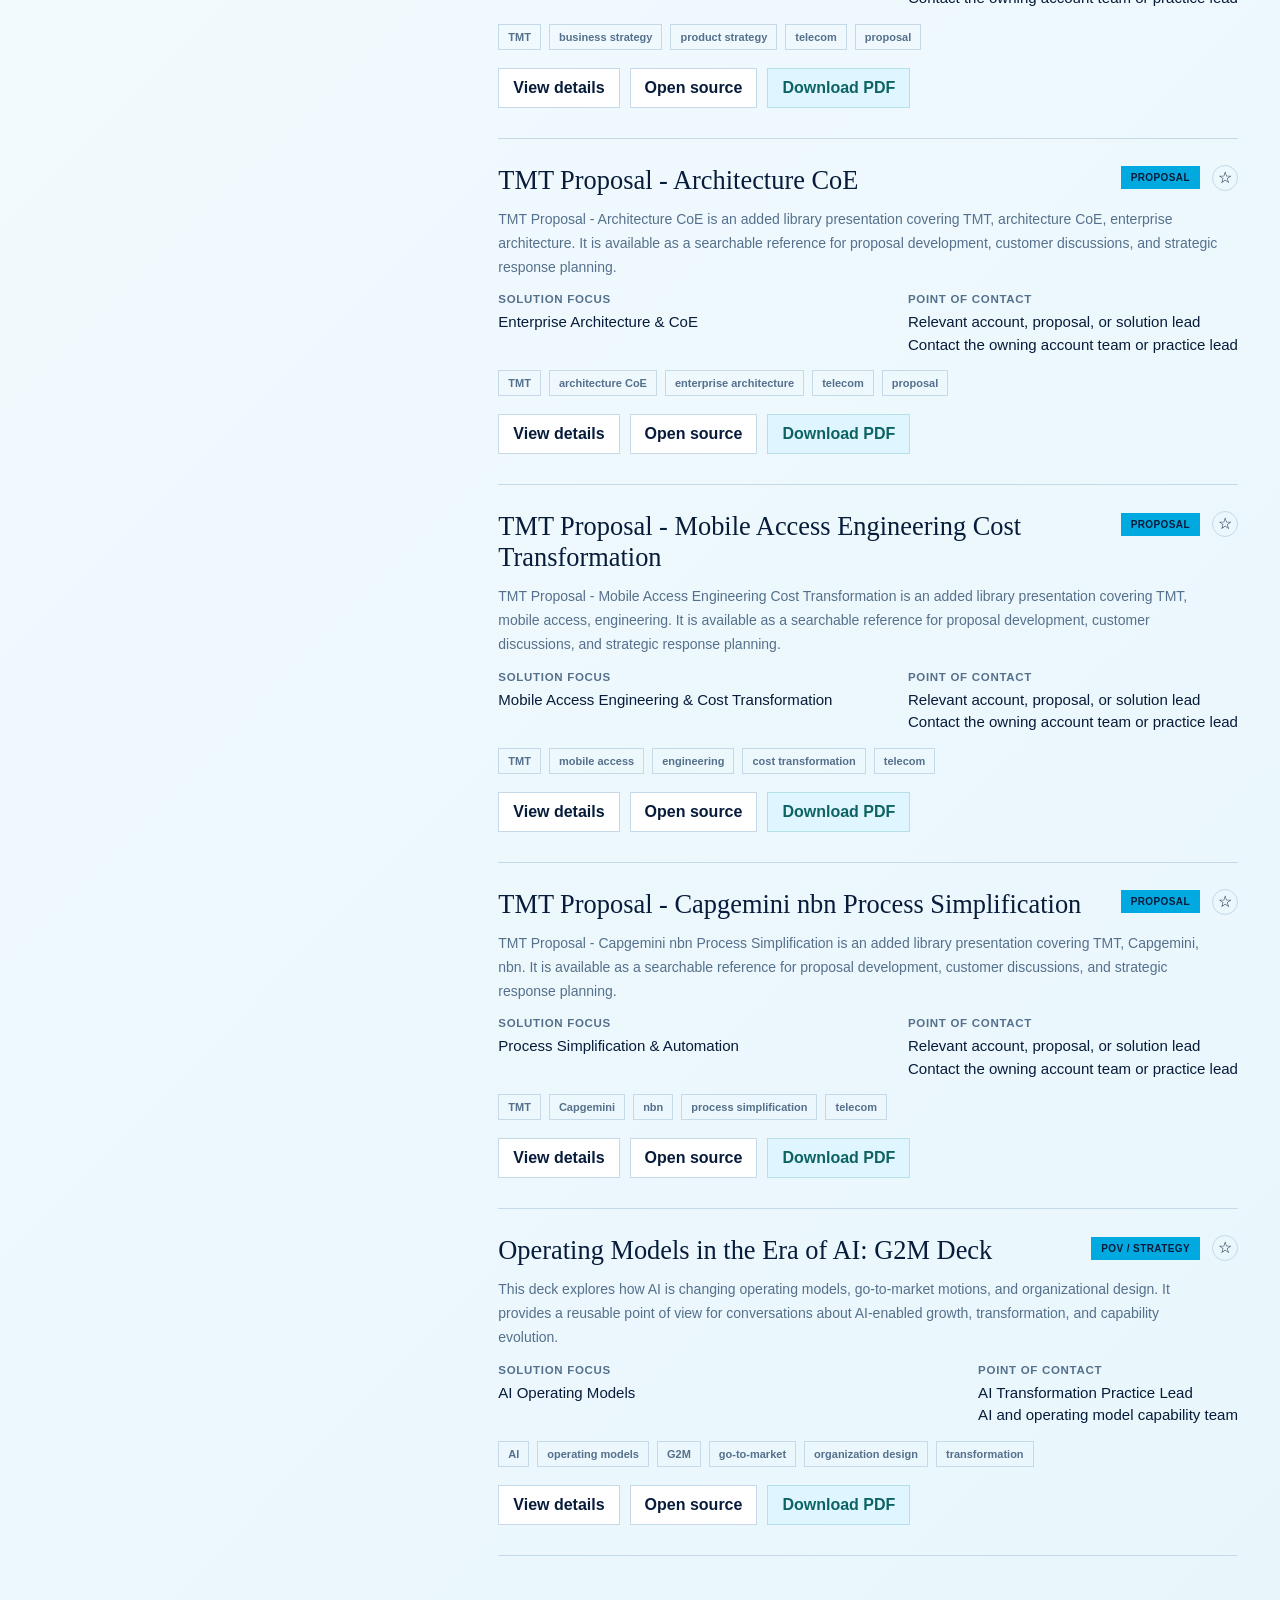
==== commit 61ec2d06: "Organize telco deliverables and add infographic deck" ====
--- a/index.html
+++ b/index.html
@@ -25,7 +25,7 @@
         <div class="hero-kicker"><span>01</span> Ideas that move business forward</div>
         <h1>Invent India TMT<br><span>Library.</span></h1>
         <div class="hero-bottom">
-          <p class="lead">A living Invent India TMT library of RFP responses, strategic points of view, AI-enabled telecom intelligence, data monetization plays, and transformation narratives for the moments that matter.</p>
+          <p class="lead">An AI-inspired Invent India TMT library for faster research, sharper synthesis, and better decision support—bringing together RFPs, POVs, executive briefings, data monetization plays, and transformation narratives in one intelligent workspace.</p>
           <div class="hero-metrics">
             <div class="metric-box"><span class="metric-value" id="totalDocs">0</span><span class="metric-label">curated documents</span></div>
             <div class="metric-box"><span class="metric-value" id="totalCategories">0</span><span class="metric-label">strategic themes</span></div>
@@ -43,19 +43,19 @@
 
         <div class="tool-panels">
           <section class="tool-panel is-active" data-panel="slides" role="tabpanel">
-            <div class="tool-copy"><span class="section-label">Search presentation intelligence</span><h3>Find the right slide faster.</h3><p>Search across indexed presentation themes, then open the source deck or save a slide reference.</p></div>
-            <div class="tool-form inline-form"><input id="slideSearchInput" type="search" placeholder="Try: AI, data monetization, architecture, sales transformation" /><button class="primary-btn" id="slideSearchBtn" type="button">Find slides</button></div>
+            <div class="tool-copy"><span class="section-label">Search presentation intelligence</span><h3>Find the right slide faster.</h3><p>Browse the library like a research partner—surface relevant themes, analogues, and strategic signals from the TMT knowledge base.</p></div>
+            <div class="tool-form inline-form"><input id="slideSearchInput" type="search" placeholder="Try: AI, data monetization, architecture, strategy, analogue research" /><button class="primary-btn" id="slideSearchBtn" type="button">Find slides</button></div>
             <div id="slideResults" class="tool-results"></div>
           </section>
 
           <section class="tool-panel" data-panel="docs" role="tabpanel" hidden>
-            <div class="tool-copy"><span class="section-label">Document intelligence</span><h3>Find and compare source documents.</h3><p>Search metadata, summaries, contacts, and categories across the full knowledge library.</p></div>
-            <div class="tool-form inline-form"><input id="docFinderInput" type="search" placeholder="Search customer, proposal, capability, or theme" /><button class="primary-btn" id="docFinderBtn" type="button">Find documents</button></div>
+            <div class="tool-copy"><span class="section-label">Document intelligence</span><h3>Research. Compare. Synthesize.</h3><p>Search across the library to identify the most relevant documents, compare patterns, and build a sharper analytical narrative.</p></div>
+            <div class="tool-form inline-form"><input id="docFinderInput" type="search" placeholder="Search customer, proposal, capability, AI, or monetization theme" /><button class="primary-btn" id="docFinderBtn" type="button">Find documents</button></div>
             <div id="docFinderResults" class="tool-results"></div>
           </section>
 
           <section class="tool-panel" data-panel="upload" role="tabpanel" hidden>
-            <div class="tool-copy"><span class="section-label">Upload docs</span><h3>Bring new evidence into the workspace.</h3><p>Add local files to this browser session and use their filenames as searchable working references.</p></div>
+            <div class="tool-copy"><span class="section-label">Upload docs</span><h3>Feed fresh evidence into the research loop.</h3><p>Add new files and turn them into working references for faster synthesis, comparison, and insight-building.</p></div>
             <div class="upload-drop"><strong>Choose files</strong><span>PDF, PPTX, PPT, DOCX, XLSX, or TXT</span><button class="primary-btn upload-browse-btn" id="uploadBrowseBtn" type="button">Browse files</button><label class="upload-input-label" for="uploadInput">Or choose directly<input id="uploadInput" type="file" multiple accept=".pdf,.pptx,.ppt,.docx,.xlsx,.txt" /></label></div>
             <div id="uploadStatus" class="upload-status" role="status" aria-live="polite"></div>
             <div id="uploadList" class="project-list"></div>
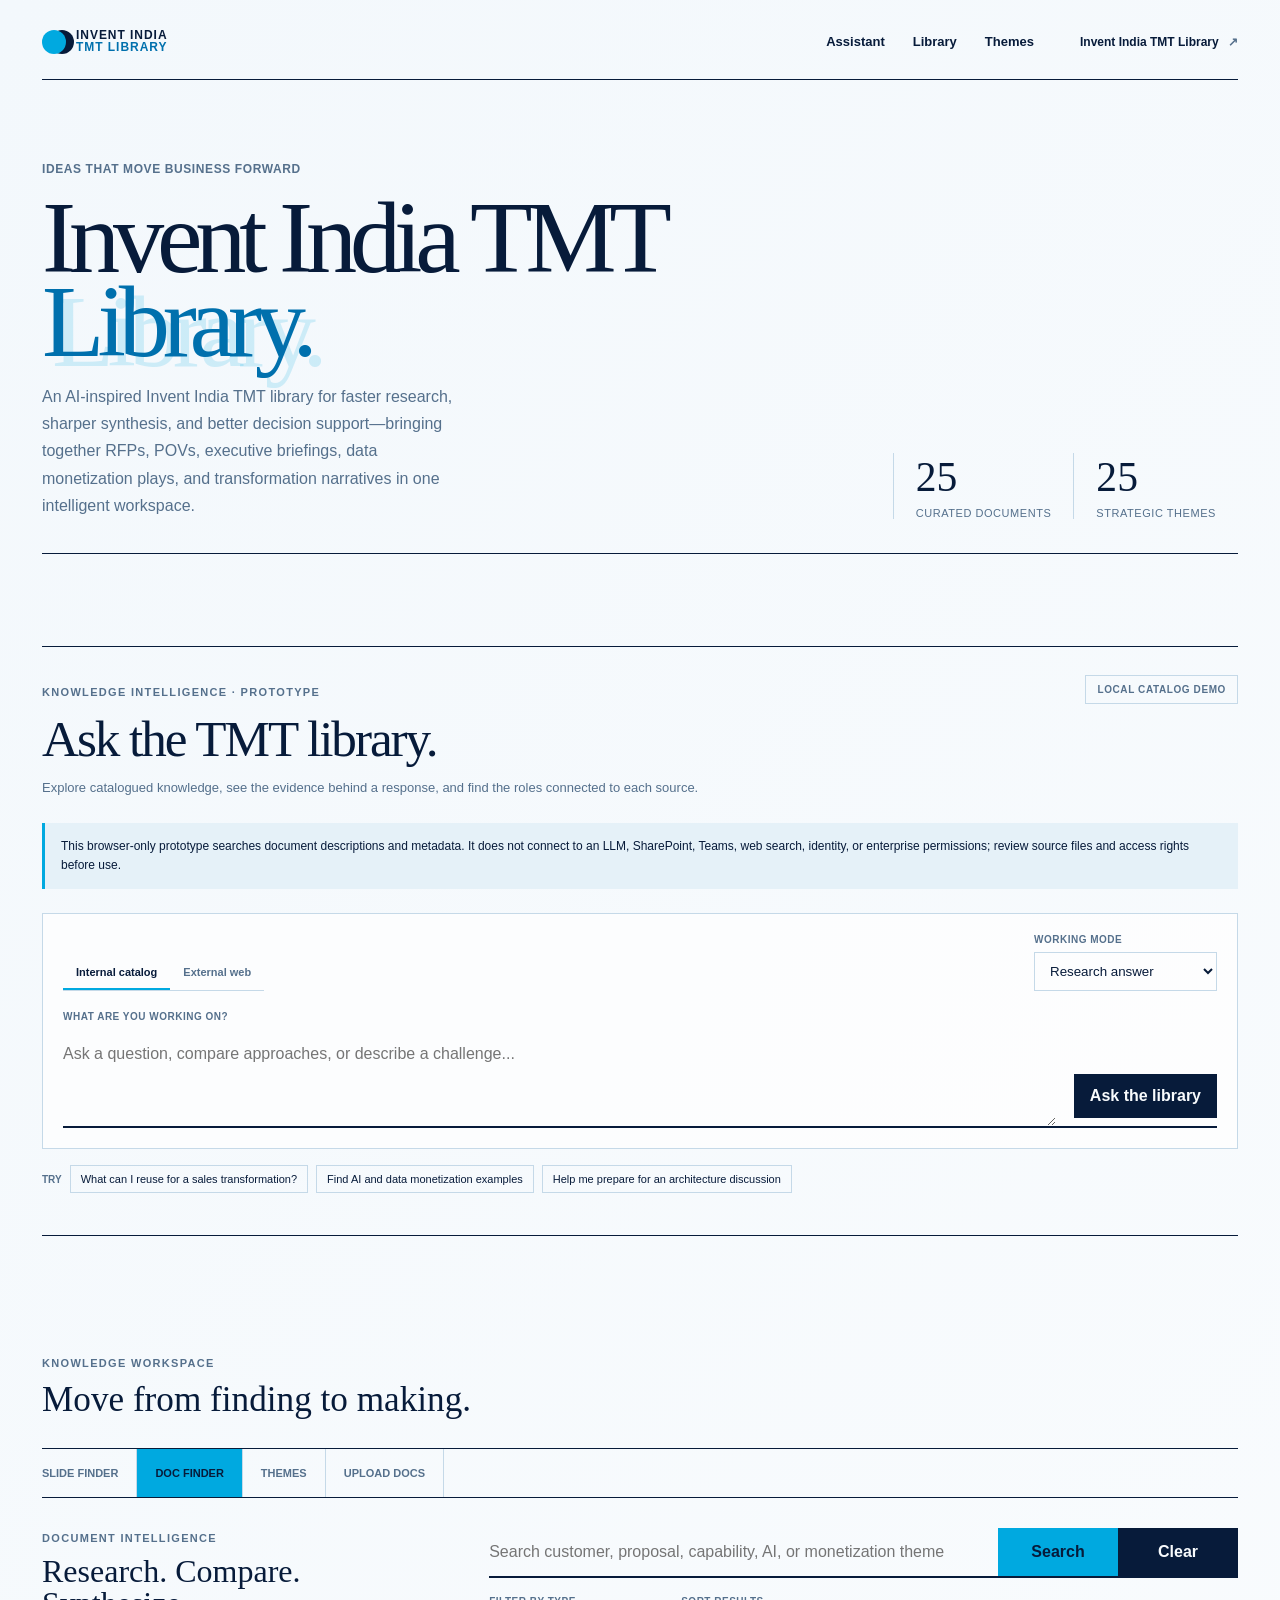
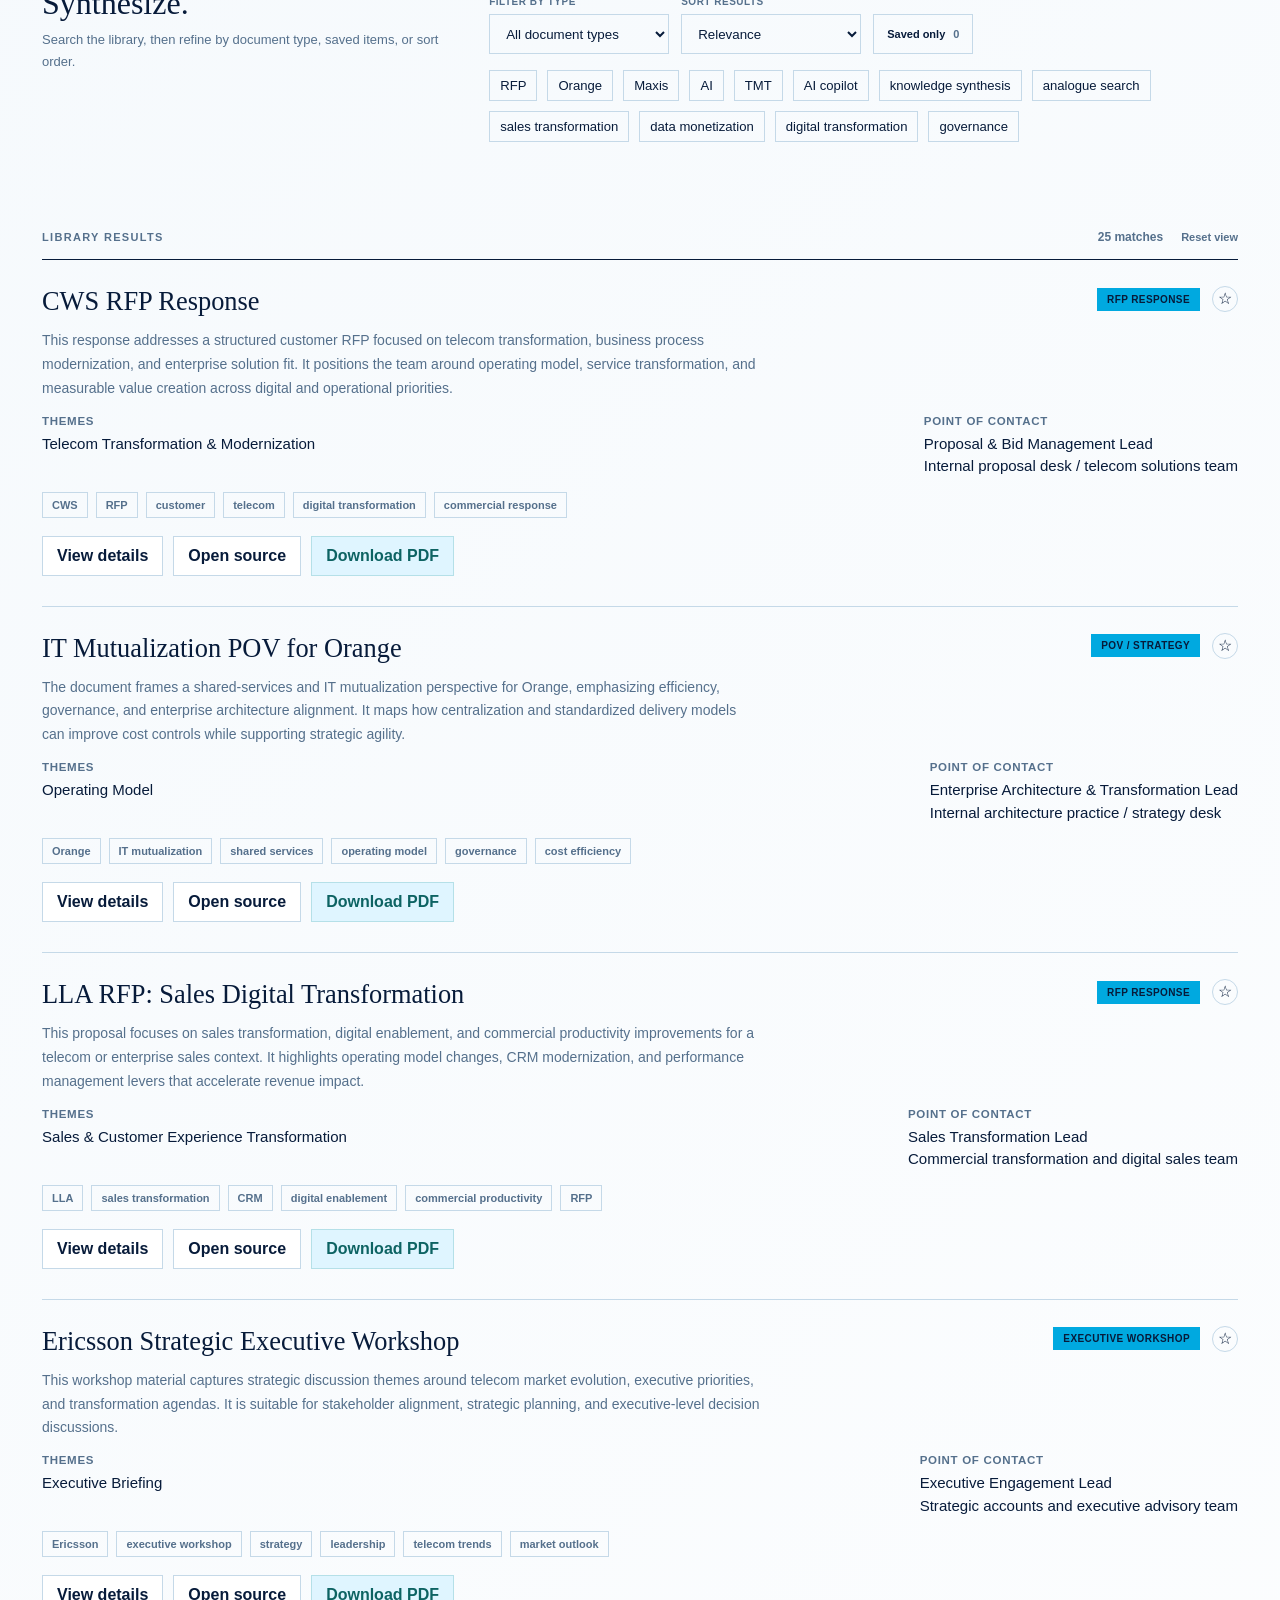
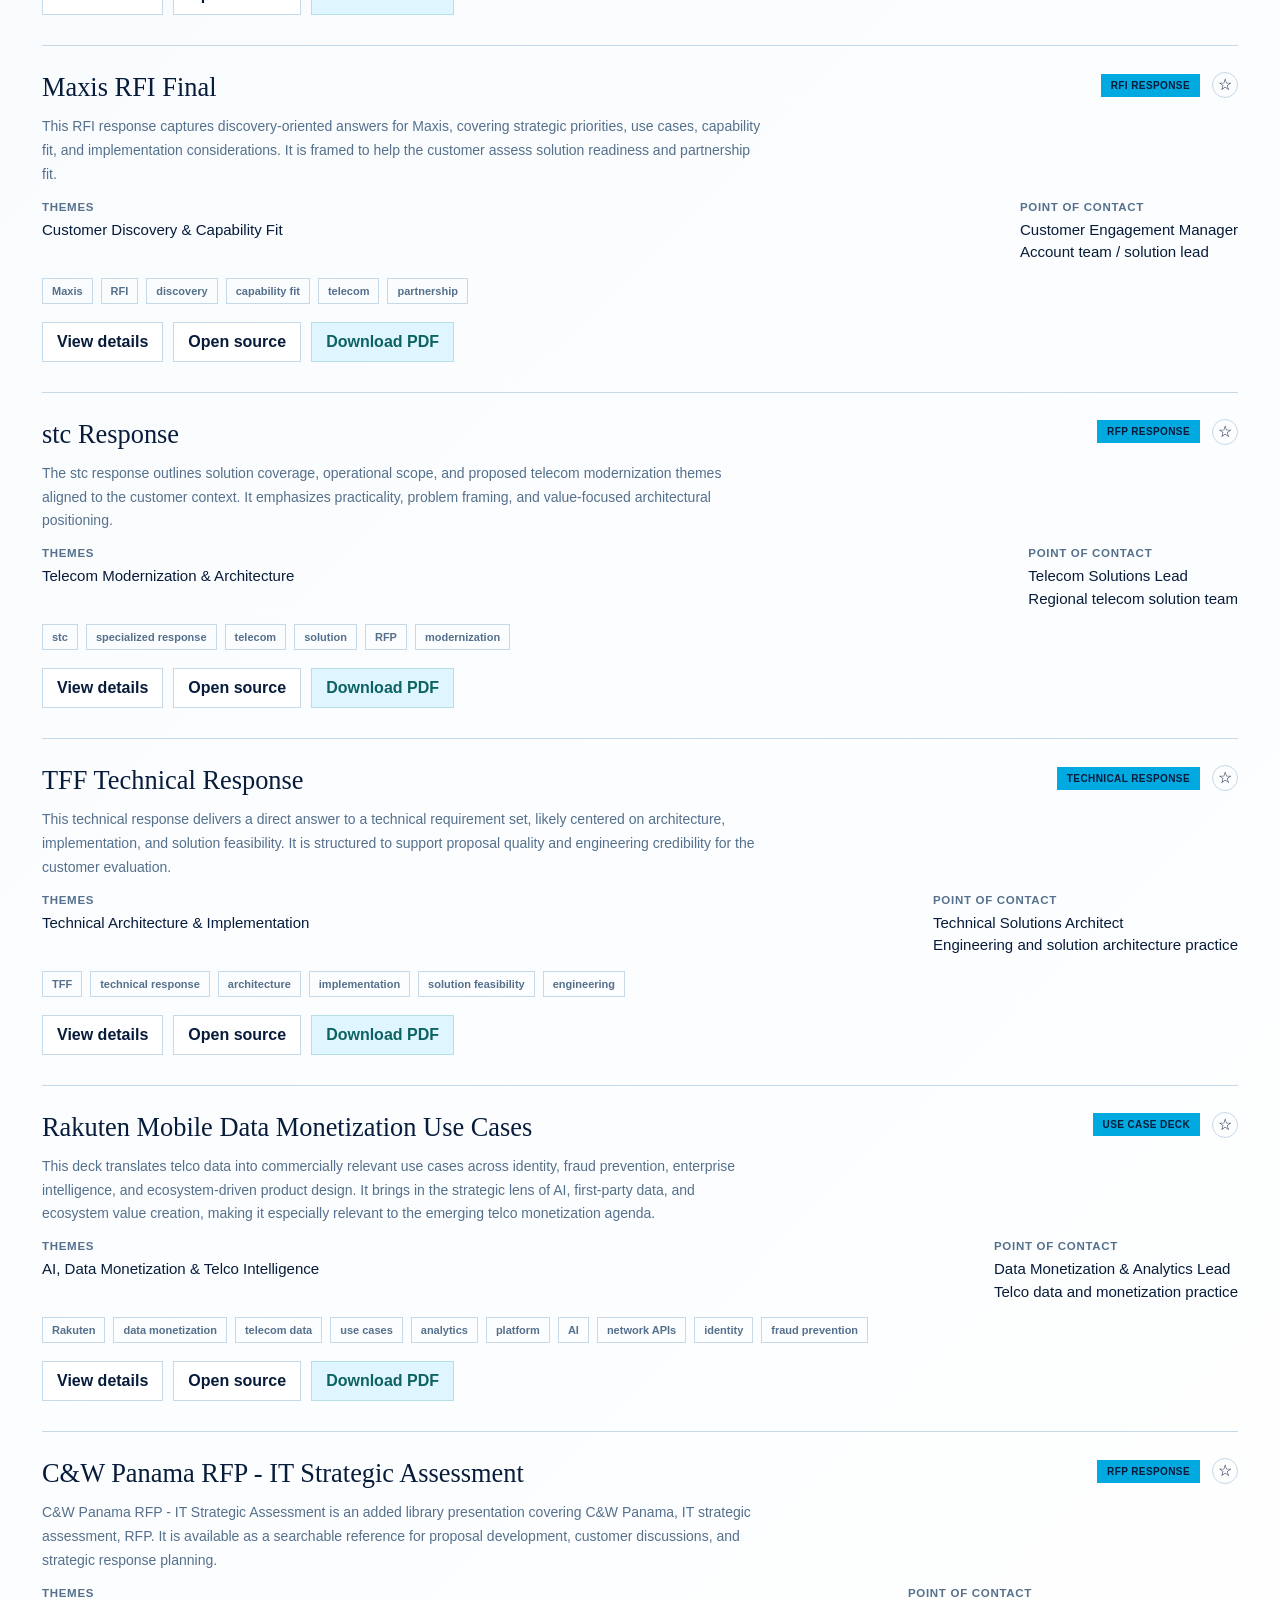
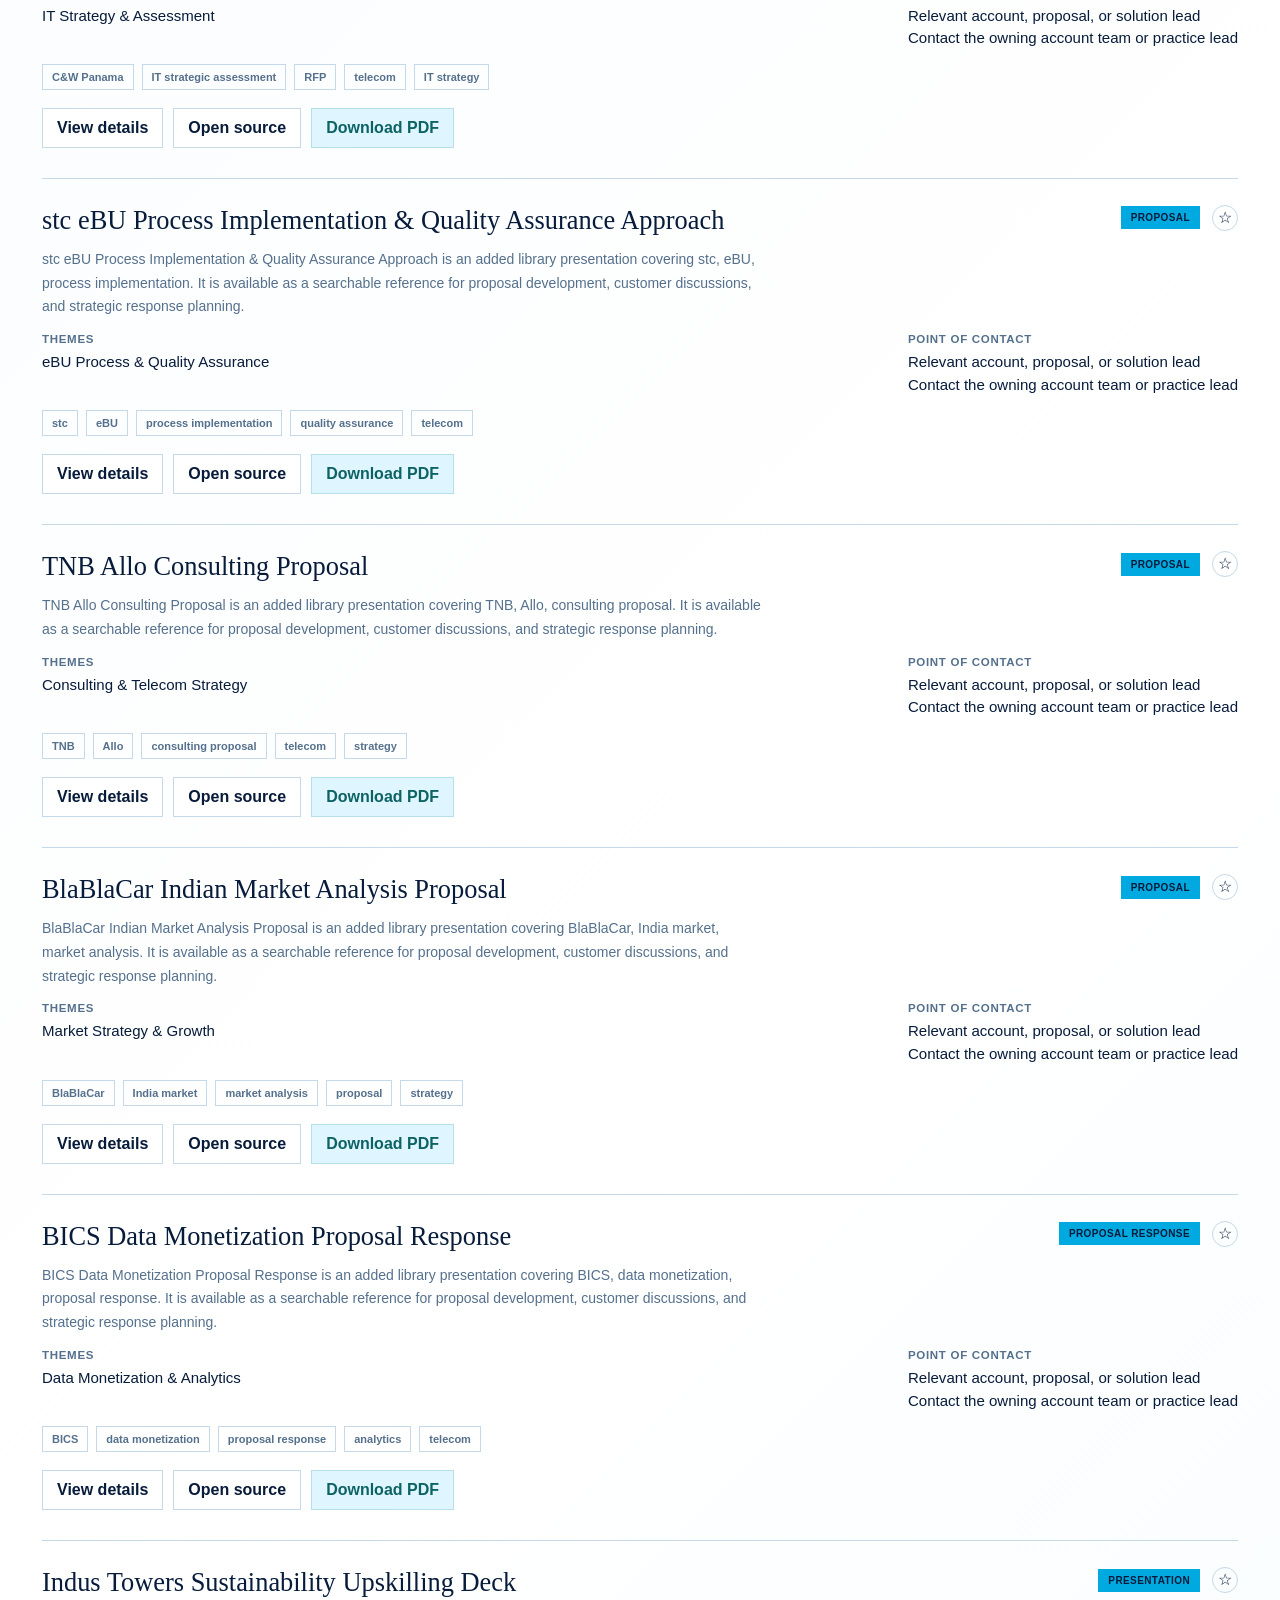
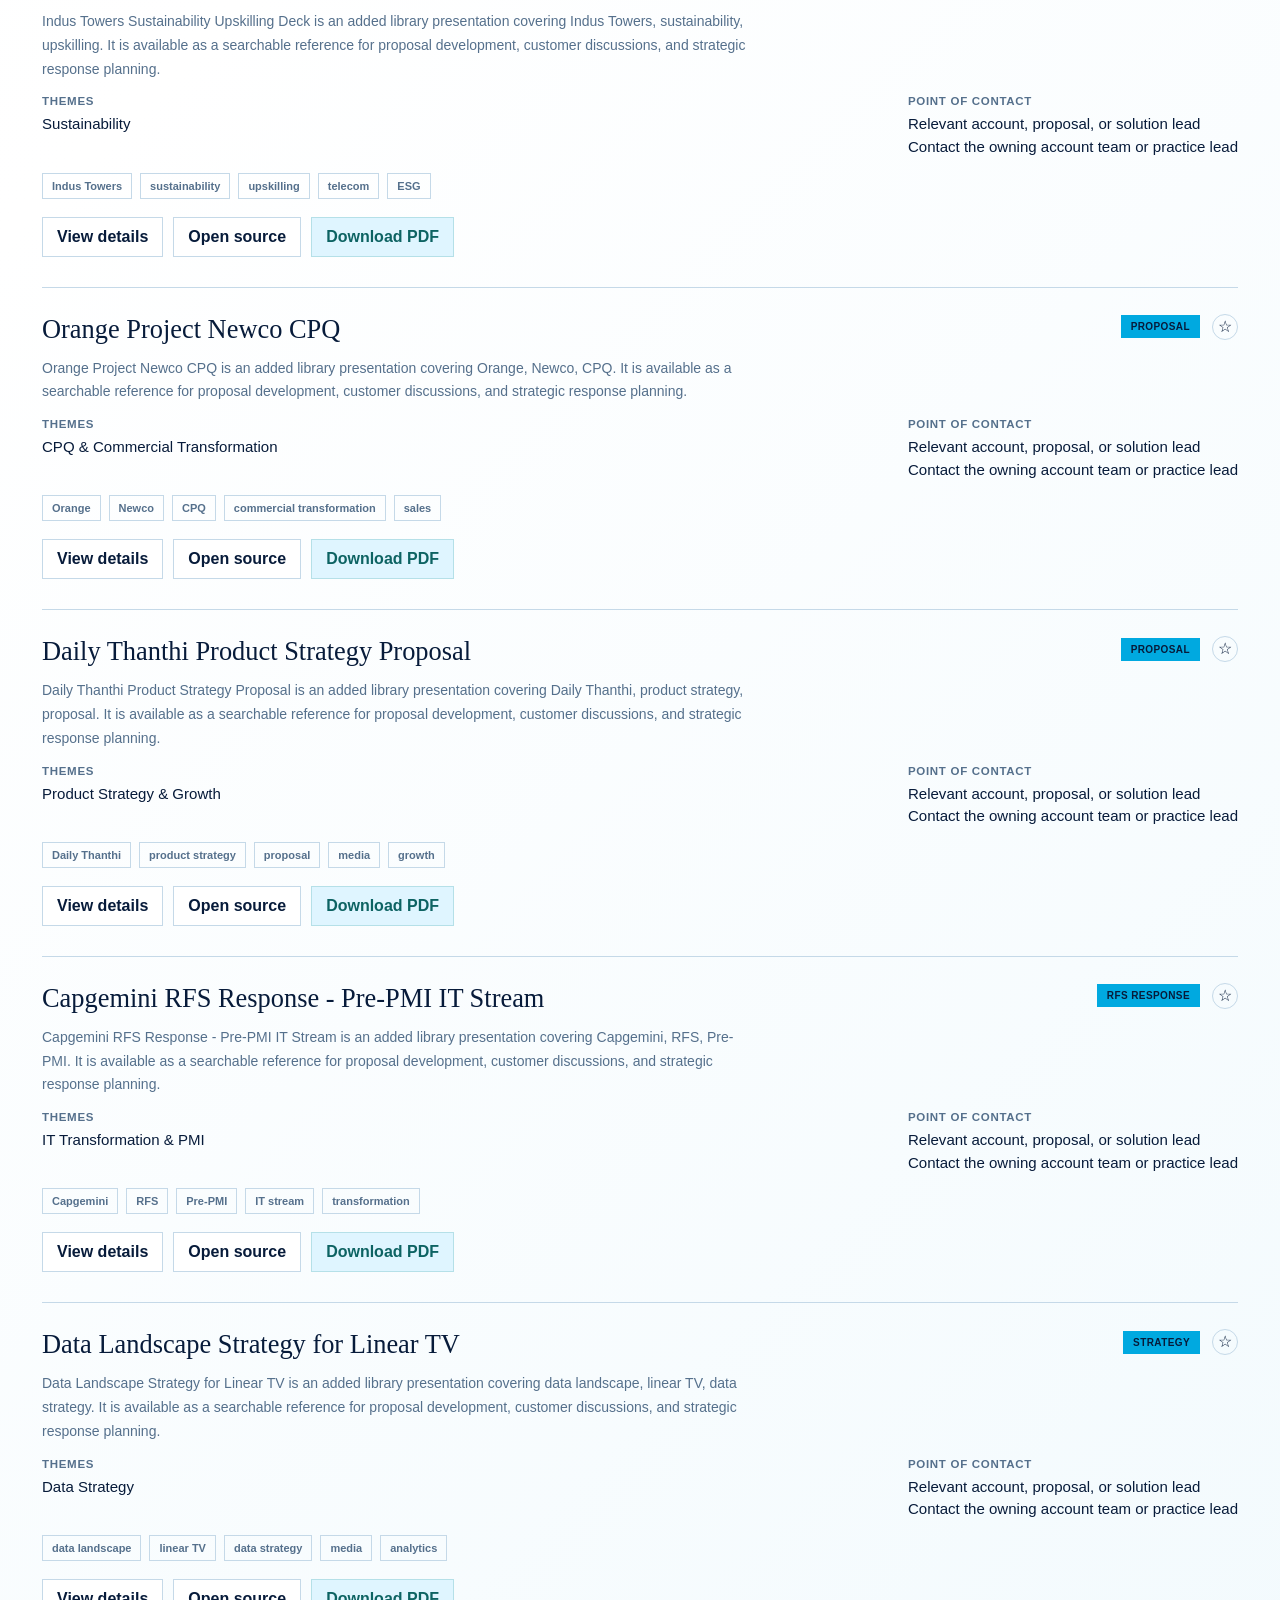
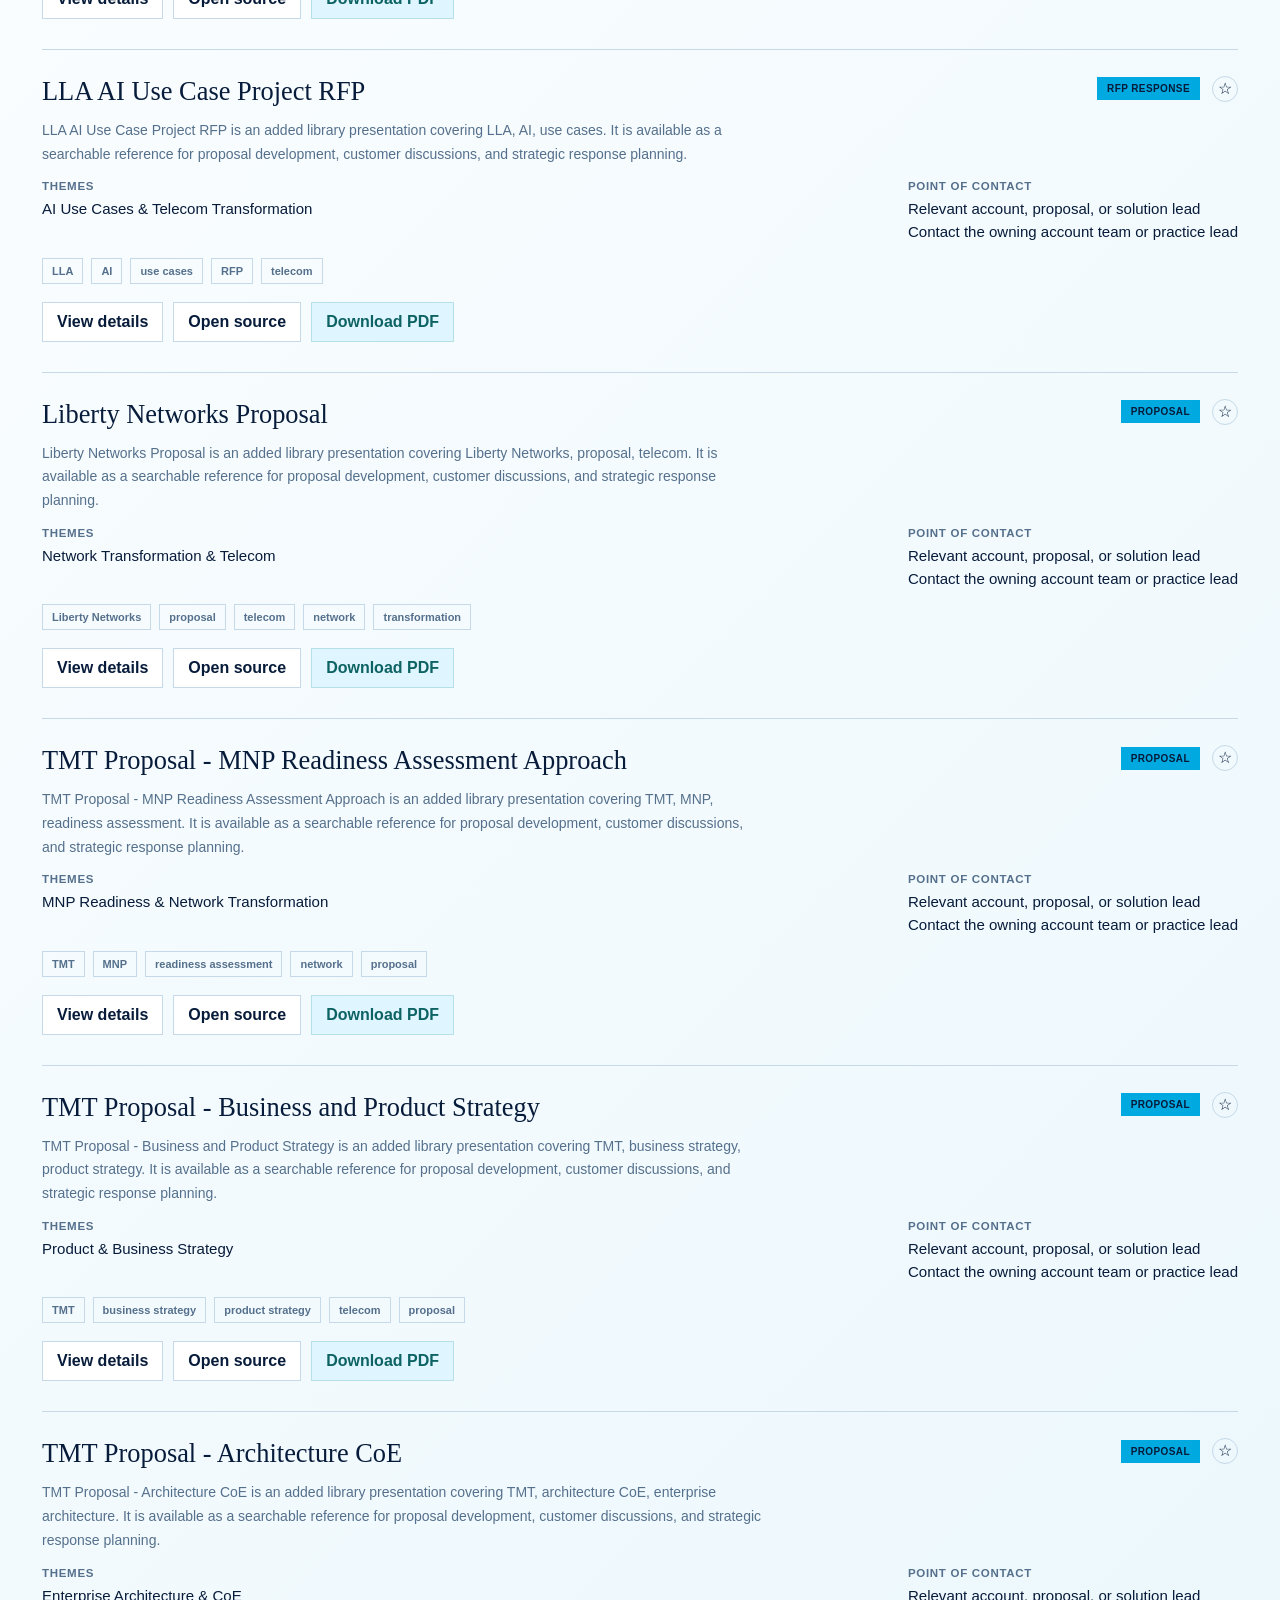
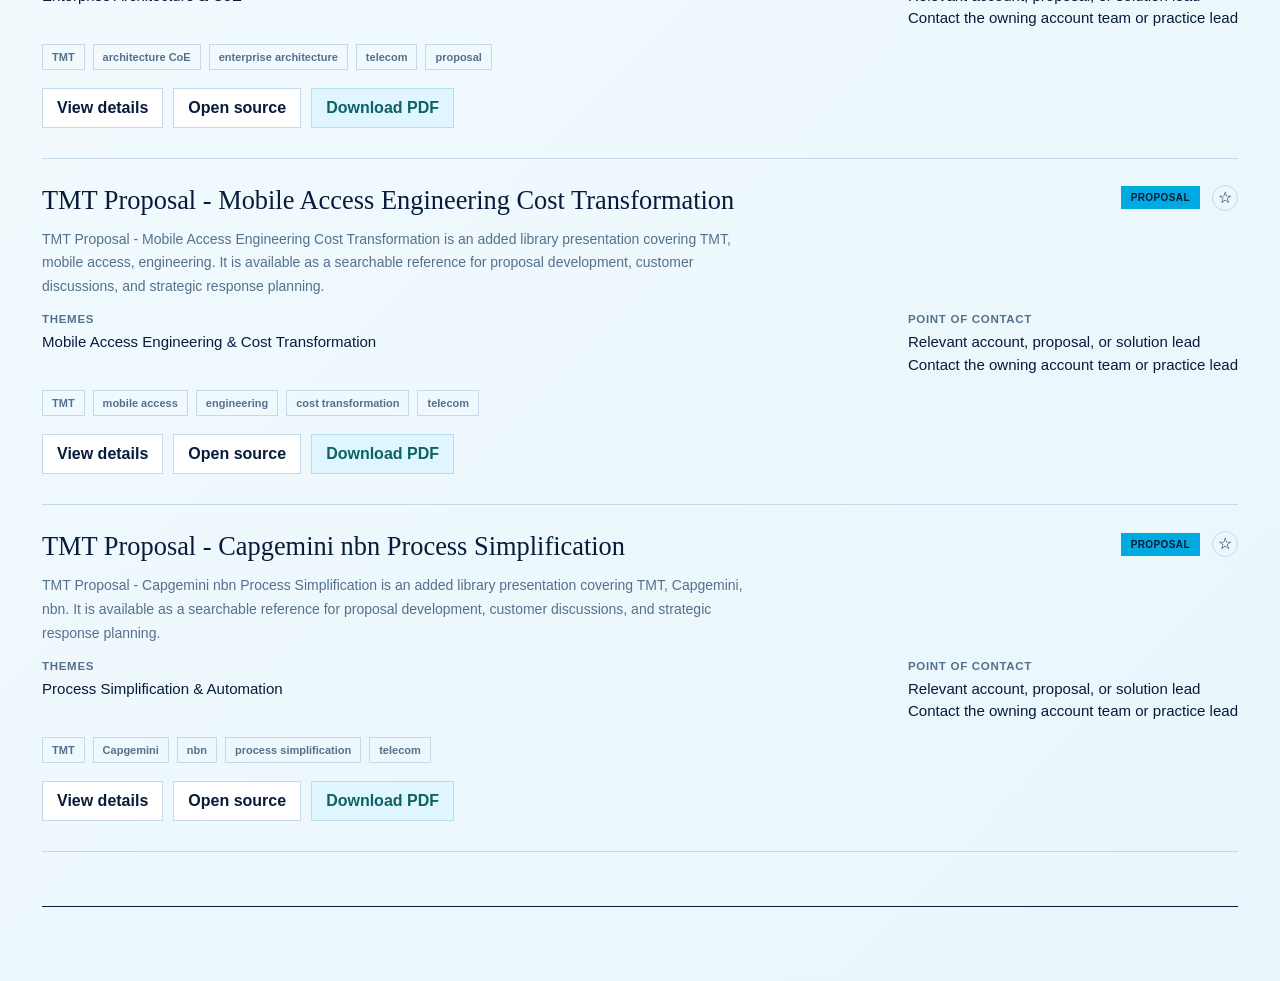
==== commit e986bf13: "Organize library source files and update catalog paths Co-authored-by: Copilot <223556219+Copilot@us" ====
--- a/index.html
+++ b/index.html
@@ -14,8 +14,9 @@
         <span>INVENT INDIA<br><em>TMT LIBRARY</em></span>
       </a>
       <nav class="nav-links" aria-label="Primary navigation">
-        <a href="#library">Library</a>
-        <a href="#areas">Themes</a>
+        <a href="#assistant">Assistant</a>
+        <a href="#knowledge-tools">Library</a>
+        <a href="#knowledge-tools" data-open-tool="themes">Themes</a>
       </nav>
       <div class="topbar-badge">Invent India TMT Library <span aria-hidden="true">↗</span></div>
     </header>
@@ -33,74 +34,120 @@
         </div>
       </section>
 
+      <section class="assistant-section" id="assistant">
+        <div class="assistant-heading">
+          <div>
+            <p class="section-label">Knowledge intelligence · prototype</p>
+            <h2>Ask the TMT library.</h2>
+            <p>Explore catalogued knowledge, see the evidence behind a response, and find the roles connected to each source.</p>
+          </div>
+          <span class="prototype-badge">Local catalog demo</span>
+        </div>
+
+        <div class="assistant-boundary" role="note">
+          This browser-only prototype searches document descriptions and metadata. It does not connect to an LLM, SharePoint, Teams, web search, identity, or enterprise permissions; review source files and access rights before use.
+        </div>
+
+        <form class="assistant-form" id="assistantForm">
+          <div class="assistant-controls">
+            <div class="source-toggle" role="group" aria-label="Knowledge source">
+              <button type="button" class="source-option is-active" data-source="internal" aria-pressed="true">Internal catalog</button>
+              <button type="button" class="source-option" data-source="external" aria-pressed="false">External web</button>
+            </div>
+            <label class="assistant-mode-label" for="assistantMode">Working mode
+              <select id="assistantMode">
+                <option value="answer">Research answer</option>
+                <option value="challenge">Challenge assumptions</option>
+                <option value="meeting">Prepare for a meeting</option>
+                <option value="learn">Learn a topic</option>
+              </select>
+            </label>
+          </div>
+          <label class="assistant-prompt-label" for="assistantQuestion">What are you working on?</label>
+          <div class="assistant-prompt">
+            <textarea id="assistantQuestion" rows="3" placeholder="Ask a question, compare approaches, or describe a challenge..." required></textarea>
+            <button class="primary-btn" id="assistantSubmit" type="submit">Ask the library</button>
+          </div>
+        </form>
+
+        <div class="assistant-suggestions" aria-label="Suggested questions">
+          <span>Try</span>
+          <button type="button" class="prompt-suggestion">What can I reuse for a sales transformation?</button>
+          <button type="button" class="prompt-suggestion">Find AI and data monetization examples</button>
+          <button type="button" class="prompt-suggestion">Help me prepare for an architecture discussion</button>
+        </div>
+        <div class="assistant-response" id="assistantResponse" aria-live="polite" aria-atomic="true" hidden></div>
+      </section>
+
       <section class="workspace-section" id="knowledge-tools">
         <div class="section-intro"><span class="section-number">02</span><div><p class="section-label">Knowledge workspace</p><h2>Move from finding to making.</h2></div></div>
         <div class="tool-tabs" role="tablist" aria-label="Knowledge workspace tools">
-          <button class="tool-tab is-active" data-tool="slides" role="tab" aria-selected="true">Slide Finder</button>
-          <button class="tool-tab" data-tool="docs" role="tab" aria-selected="false">Doc Finder</button>
-          <button class="tool-tab" data-tool="upload" role="tab" aria-selected="false">Upload Docs</button>
+          <button class="tool-tab" id="slidesTab" data-tool="slides" role="tab" aria-selected="false" aria-controls="slidesPanel">Slide Finder</button>
+          <button class="tool-tab is-active" id="docsTab" data-tool="docs" role="tab" aria-selected="true" aria-controls="docsPanel">Doc Finder</button>
+          <button class="tool-tab" id="themesTab" data-tool="themes" role="tab" aria-selected="false" aria-controls="themesPanel">Themes</button>
+          <button class="tool-tab" id="uploadTab" data-tool="upload" role="tab" aria-selected="false" aria-controls="uploadPanel">Upload Docs</button>
         </div>
 
         <div class="tool-panels">
-          <section class="tool-panel is-active" data-panel="slides" role="tabpanel">
+          <section class="tool-panel" id="slidesPanel" data-panel="slides" role="tabpanel" aria-labelledby="slidesTab" hidden>
             <div class="tool-copy"><span class="section-label">Search presentation intelligence</span><h3>Find the right slide faster.</h3><p>Browse the library like a research partner—surface relevant themes, analogues, and strategic signals from the TMT knowledge base.</p></div>
             <div class="tool-form inline-form"><input id="slideSearchInput" type="search" placeholder="Try: AI, data monetization, architecture, strategy, analogue research" /><button class="primary-btn" id="slideSearchBtn" type="button">Find slides</button></div>
             <div id="slideResults" class="tool-results"></div>
           </section>
 
-          <section class="tool-panel" data-panel="docs" role="tabpanel" hidden>
-            <div class="tool-copy"><span class="section-label">Document intelligence</span><h3>Research. Compare. Synthesize.</h3><p>Search across the library to identify the most relevant documents, compare patterns, and build a sharper analytical narrative.</p></div>
-            <div class="tool-form inline-form"><input id="docFinderInput" type="search" placeholder="Search customer, proposal, capability, AI, or monetization theme" /><button class="primary-btn" id="docFinderBtn" type="button">Find documents</button></div>
-            <div id="docFinderResults" class="tool-results"></div>
+          <section class="tool-panel is-active" id="docsPanel" data-panel="docs" role="tabpanel" aria-labelledby="docsTab">
+            <div class="tool-copy"><span class="section-label">Document intelligence</span><h3>Research. Compare. Synthesize.</h3><p>Search the library, then refine by document type, saved items, or sort order.</p></div>
+            <div class="doc-search-tools">
+              <form class="tool-form inline-form" id="docSearchForm">
+                <input id="searchInput" type="search" aria-label="Search library documents" placeholder="Search customer, proposal, capability, AI, or monetization theme" />
+                <button class="primary-btn search-btn" id="searchBtn" type="submit">Search</button>
+                <button class="primary-btn" id="clearBtn" type="button">Clear</button>
+              </form>
+              <div class="library-controls" aria-label="Library controls">
+                <label>Filter by type
+                  <select id="typeFilter">
+                    <option value="all">All document types</option>
+                  </select>
+                </label>
+                <label>Sort results
+                  <select id="sortSelect">
+                    <option value="relevance">Relevance</option>
+                    <option value="title">Title A-Z</option>
+                    <option value="category">Category</option>
+                  </select>
+                </label>
+                <button class="control-btn" id="favoritesBtn" type="button" aria-pressed="false">Saved only <span id="favoritesCount">0</span></button>
+              </div>
+              <div class="suggested-tags" id="suggestedTags" aria-label="Suggested searches"></div>
+            </div>
           </section>
 
-          <section class="tool-panel" data-panel="upload" role="tabpanel" hidden>
+          <section class="tool-panel" id="themesPanel" data-panel="themes" role="tabpanel" aria-labelledby="themesTab" hidden>
+            <div class="tool-copy"><span class="section-label">Browse by theme</span><h3>Start with a strategic area.</h3><p>Choose a theme to filter the library results by the solution focus assigned to each document.</p></div>
+            <div class="theme-browser">
+              <label class="theme-search-label" for="themeSearchInput">Find a theme
+                <input id="themeSearchInput" type="search" placeholder="Filter themes by name" />
+              </label>
+              <div id="themeList" class="theme-list" aria-label="Available themes"></div>
+            </div>
+          </section>
+
+          <section class="tool-panel" id="uploadPanel" data-panel="upload" role="tabpanel" aria-labelledby="uploadTab" hidden>
             <div class="tool-copy"><span class="section-label">Upload docs</span><h3>Feed fresh evidence into the research loop.</h3><p>Add new files and turn them into working references for faster synthesis, comparison, and insight-building.</p></div>
-            <div class="upload-drop"><strong>Choose files</strong><span>PDF, PPTX, PPT, DOCX, XLSX, or TXT</span><button class="primary-btn upload-browse-btn" id="uploadBrowseBtn" type="button">Browse files</button><label class="upload-input-label" for="uploadInput">Or choose directly<input id="uploadInput" type="file" multiple accept=".pdf,.pptx,.ppt,.docx,.xlsx,.txt" /></label></div>
+            <div class="upload-drop">
+              <strong>Browse your system for documents</strong>
+              <span>Choose PDF, PPTX, PPT, DOCX, XLSX, or TXT files</span>
+              <label class="primary-btn upload-browse-btn" for="uploadInput">Browse files<input id="uploadInput" type="file" multiple accept=".pdf,.pptx,.ppt,.docx,.xlsx,.txt" aria-describedby="uploadHelp uploadStatus" /></label>
+              <span id="uploadHelp" class="upload-help">Files are stored in this browser. Keywords and themes use filenames and readable TXT content; PDF and Office files currently use filename metadata.</span>
+            </div>
             <div id="uploadStatus" class="upload-status" role="status" aria-live="polite"></div>
             <div id="uploadList" class="project-list"></div>
           </section>
         </div>
-      </section>
 
-      <section class="search-panel" id="library">
-        <div class="section-intro"><span class="section-number">03</span><div><p class="section-label">The library</p><h2>Search the signal.</h2></div></div>
-        <div class="search-row">
-          <label class="search-box" for="searchInput">
-            <span>Search library</span>
-            <input id="searchInput" type="search" placeholder="Search by keyword: CWS, Orange, Maxis, AI, data monetization, RFP, digital transformation..." />
-          </label>
-          <button class="primary-btn search-btn" id="searchBtn" type="button">Search</button>
-          <button class="primary-btn" id="clearBtn" type="button">Clear</button>
-        </div>
-        <div class="library-controls" aria-label="Library controls">
-          <label>Filter by type
-            <select id="typeFilter">
-              <option value="all">All document types</option>
-            </select>
-          </label>
-          <label>Sort results
-            <select id="sortSelect">
-              <option value="relevance">Relevance</option>
-              <option value="title">Title A-Z</option>
-              <option value="category">Category</option>
-            </select>
-          </label>
-          <button class="control-btn" id="favoritesBtn" type="button" aria-pressed="false">Saved only <span id="favoritesCount">0</span></button>
-        </div>
-        <div class="suggested-tags" id="suggestedTags"></div>
-      </section>
-
-      <section class="overview-layout" id="areas">
-        <aside class="side-panel">
-          <div class="section-intro"><span class="section-number">03</span><div><p class="section-label">Explore by theme</p><h2>Where ideas<br>take shape.</h2></div></div>
-          <h3>High-level areas covered</h3>
-          <ul id="areaList" class="area-list"></ul>
-        </aside>
-
-        <div class="results-panel">
+        <div class="results-panel library-results" id="library">
           <div class="results-header">
-            <p class="section-label">Search results</p>
+            <p class="section-label">Library results</p>
             <div class="results-tools"><span id="resultCount">0 matches</span><button class="text-btn" id="resetViewBtn" type="button">Reset view</button></div>
           </div>
           <div id="resultsContainer" class="results-container"></div>
--- a/assets/css/style.css
+++ b/assets/css/style.css
@@ -359,40 +359,6 @@
   font-size: 0.8rem;
 }
 
-.search-panel {
-  padding: 20px 22px;
-}
-
-.search-row {
-  display: flex;
-  gap: 12px;
-  align-items: end;
-}
-
-.search-box {
-  flex: 1;
-  display: grid;
-  gap: 8px;
-  color: var(--muted);
-  font-size: 0.82rem;
-  font-weight: 700;
-}
-
-.search-box input {
-  width: 100%;
-  padding: 14px 16px;
-  border: 1px solid var(--line);
-  border-radius: 12px;
-  background: #fff;
-  color: var(--ink);
-  outline: none;
-}
-
-.search-box input:focus {
-  border-color: rgba(35,79,214,0.5);
-  box-shadow: 0 0 0 4px rgba(35,79,214,0.08);
-}
-
 .primary-btn {
   padding: 13px 18px;
   border-radius: 12px;
@@ -422,49 +388,6 @@
   border-radius: 999px;
   font-size: 0.82rem;
   cursor: pointer;
-}
-
-.overview-layout {
-  display: grid;
-  grid-template-columns: 320px minmax(0, 1fr);
-  gap: 22px;
-}
-
-.side-panel, .results-panel {
-  padding: 22px;
-}
-
-.side-panel h3 {
-  margin: 10px 0 14px;
-  font-size: 1.3rem;
-}
-
-.area-list {
-  list-style: none;
-  margin: 0;
-  padding: 0;
-  display: grid;
-  gap: 12px;
-}
-
-.area-list li {
-  background: #f8fafc;
-  border: 1px solid var(--line);
-  border-left: 4px solid var(--primary);
-  border-radius: 12px;
-  padding: 14px 12px;
-}
-
-.area-list strong {
-  display: block;
-  margin-bottom: 5px;
-  font-size: 0.95rem;
-}
-
-.area-list span {
-  color: var(--muted);
-  line-height: 1.5;
-  font-size: 0.88rem;
 }
 
 .results-header {
@@ -601,7 +524,6 @@
 }
 
 @media (max-width: 900px) {
-  .overview-layout { grid-template-columns: 1fr; }
   .hero { flex-direction: column; }
   .search-row { flex-direction: column; }
   .topbar { flex-direction: column; align-items: flex-start; }
@@ -615,7 +537,7 @@
 
 @media print {
   body { background: #fff; }
-  .topbar, .search-panel, .side-panel, .results-header .section-label, .actions-row, .suggested-tags { display: none !important; }
+  .topbar, .results-header .section-label, .actions-row, .suggested-tags { display: none !important; }
   .page-shell { max-width: 100%; padding: 0; }
   .panel { box-shadow: none; border: 1px solid #ddd; }
   .result-card { break-inside: avoid; }
@@ -787,39 +709,19 @@
 .capability-link span:last-child { font-size: 13px; }
 .capability-link-arrow { color: #0070ad; }
 
-.search-panel {
-  margin-top: 110px;
-  padding: 0 0 54px;
-  border: 0;
-  border-bottom: 1px solid var(--ink);
-  border-radius: 0;
-  background: transparent;
-  box-shadow: none;
-}
-
 .section-intro { margin-bottom: 28px; }
 .section-number { font-size: 12px; }
 .section-label { color: var(--muted); font-size: 11px; }
 .section-intro h2 { margin: 5px 0 0; font-family: Georgia, 'Times New Roman', serif; font-size: 2.2rem; font-weight: 400; }
 
-.search-row { align-items: stretch; border-bottom: 2px solid var(--ink); }
-.search-box { gap: 9px; color: var(--muted); }
-.search-box input { padding: 17px 0; border: 0; border-radius: 0; background: transparent; font-size: 1.25rem; outline: none; }
-.search-box input:focus { box-shadow: none; }
 .primary-btn { min-width: 94px; padding: 12px 16px; border: 0; border-radius: 0; background: var(--ink); color: var(--panel); }
 .search-btn { background: var(--accent); color: var(--ink); }
 .suggested-tags { margin-top: 18px; }
 .tag { border: 1px solid var(--line); border-radius: 0; background: transparent; color: var(--ink); }
 .tag:hover { background: var(--accent); border-color: var(--ink); }
 
-.overview-layout { grid-template-columns: 0.7fr 1.3fr; gap: 58px; margin-top: 110px; }
-.side-panel, .results-panel { padding: 0; border: 0; border-radius: 0; background: transparent; box-shadow: none; }
-.side-panel h3 { display: none; }
-.side-panel .section-intro h2 { font-size: 2.3rem; }
-.area-list { gap: 0; border-top: 1px solid var(--line); }
-.area-list li { padding: 17px 0; border: 0; border-bottom: 1px solid var(--line); border-radius: 0; background: transparent; }
-.area-list strong { font-family: Georgia, 'Times New Roman', serif; font-size: 1.1rem; font-weight: 400; }
-.area-list span { font-size: 12px; }
+.results-panel { padding: 0; border: 0; border-radius: 0; background: transparent; box-shadow: none; }
+.library-results { margin-top: 42px; }
 .results-header { border-bottom: 1px solid var(--ink); margin-bottom: 0; padding-bottom: 15px; }
 .results-header .section-label { margin: 0; }
 .results-header span { color: var(--muted); font-size: 12px; }
@@ -842,7 +744,6 @@
   .hero-panel h1 { font-size: clamp(4rem, 13vw, 7rem); }
   .hero-bottom { align-items: start; flex-direction: column; }
   .metric-box:first-child { padding-left: 0; border-left: 0; }
-  .overview-layout { gap: 55px; margin-top: 70px; }
 }
 
 @media (max-width: 560px) {
@@ -850,8 +751,6 @@
   .nav-links a { font-size: 11px; }
   .hero-panel { min-height: 360px; }
   .hero-panel h1 { font-size: 4.5rem; }
-  .search-row { flex-direction: column; }
-  .search-row .primary-btn { width: 100%; }
   .metric-box { min-width: 120px; padding-right: 14px; }
 }
 
@@ -1025,6 +924,59 @@
 .inline-form { display: flex; border-bottom: 2px solid var(--ink); }
 .inline-form input { flex: 1; min-width: 0; padding: 15px 0; border: 0; outline: 0; background: transparent; color: var(--ink); }
 .inline-form .primary-btn { min-width: 120px; }
+.doc-search-tools { min-width: 0; }
+.doc-search-tools .library-controls { margin-top: 18px; }
+.doc-search-tools .suggested-tags { margin-top: 16px; }
+.theme-browser { min-width: 0; }
+.theme-search-label {
+  display: grid;
+  gap: 8px;
+  color: var(--muted);
+  font-size: 10px;
+  font-weight: 800;
+  letter-spacing: 0.05em;
+  text-transform: uppercase;
+}
+
+.theme-search-label input {
+  min-height: 42px;
+  padding: 0 12px;
+  border: 1px solid var(--line);
+  border-radius: 0;
+  background: transparent;
+  color: var(--ink);
+  font: inherit;
+  font-size: 13px;
+  letter-spacing: normal;
+  text-transform: none;
+}
+
+.theme-list {
+  display: grid;
+  grid-template-columns: repeat(2, minmax(0, 1fr));
+  gap: 8px;
+  max-height: 290px;
+  overflow: auto;
+  margin-top: 12px;
+}
+
+.theme-card {
+  display: grid;
+  gap: 7px;
+  min-height: 68px;
+  padding: 12px;
+  border: 1px solid var(--line);
+  background: transparent;
+  color: var(--ink);
+  cursor: pointer;
+  text-align: left;
+}
+
+.theme-card strong { font-size: 11px; line-height: 1.4; }
+.theme-card span { color: var(--muted); font-size: 10px; }
+.theme-card:hover, .theme-card.is-selected { border-color: var(--ink); background: var(--primary-soft); }
+.theme-card.is-selected { box-shadow: inset 3px 0 var(--accent); }
+.theme-empty { grid-column: 1 / -1; color: var(--muted); font-size: 12px; }
 .tool-results { grid-column: 2; margin-top: -105px; padding-top: 118px; }
 .tool-result, .project-item { display: flex; justify-content: space-between; gap: 18px; padding: 14px 0; border-bottom: 1px solid var(--line); }
 .tool-result strong, .project-item strong { display: block; font-family: Georgia, 'Times New Roman', serif; font-size: 1.05rem; font-weight: 400; }
@@ -1084,11 +1036,21 @@
 .upload-drop { display: grid; place-items: center; gap: 10px; min-height: 175px; padding: 24px; border: 1px dashed var(--ink); text-align: center; }
 .upload-drop strong { font-family: Georgia, 'Times New Roman', serif; font-size: 1.5rem; font-weight: 400; }
 .upload-drop span { margin-top: 8px; color: var(--muted); font-size: 12px; }
-.upload-browse-btn { min-width: 130px; margin-top: 6px; }
-.upload-input-label { display: grid; gap: 6px; color: var(--muted); font-size: 11px; cursor: pointer; }
-.upload-drop input { width: 100%; max-width: 260px; color: var(--ink); font-size: 11px; }
+.upload-browse-btn {
+  position: relative;
+  display: inline-flex;
+  align-items: center;
+  justify-content: center;
+  min-width: 130px;
+  min-height: 44px;
+  margin-top: 6px;
+  cursor: pointer;
+}
+
+.upload-browse-btn:focus-within { outline: 2px solid var(--accent); outline-offset: 3px; }
+.upload-browse-btn input { position: absolute; inset: 0; width: 100%; height: 100%; opacity: 0; cursor: pointer; }
+.upload-help { max-width: 360px; }
 .upload-status { min-height: 20px; margin-top: 12px; color: var(--muted); font-size: 12px; line-height: 1.5; }
-.upload-status strong, .upload-status span { display: block; }
 .upload-status.has-success { color: #0070ad; }
 .upload-status.has-error { color: #a33a3a; }
 
@@ -1110,3 +1072,284 @@
   .inline-form .primary-btn { width: 100%; }
   .form-grid { grid-template-columns: 1fr; }
 }
+
+a {
+  text-decoration: none;
+  color: #464feb;
+}
+
+tr th, tr td {
+  border: 1px solid #e6e6e6;
+}
+
+tr th {
+  background-color: #f5f5f5;
+}
+
+.assistant-section {
+  margin-top: 92px;
+  padding: 28px 0 42px;
+  border-top: 1px solid var(--ink);
+  border-bottom: 1px solid var(--ink);
+}
+
+.assistant-heading, .delivery-heading {
+  display: flex;
+  justify-content: space-between;
+  align-items: flex-start;
+  gap: 24px;
+}
+
+.assistant-heading h2, .delivery-heading h2 {
+  margin: 8px 0 10px;
+  font-family: Georgia, 'Times New Roman', serif;
+  font-size: clamp(2rem, 4vw, 3.2rem);
+  font-weight: 400;
+  letter-spacing: -0.04em;
+}
+
+.assistant-heading > div > p:last-child, .delivery-heading > p:last-child {
+  max-width: 680px;
+  margin: 0;
+  color: var(--muted);
+  font-size: 13px;
+  line-height: 1.6;
+}
+
+.prototype-badge {
+  padding: 8px 11px;
+  border: 1px solid var(--line);
+  color: var(--muted);
+  font-size: 10px;
+  font-weight: 800;
+  letter-spacing: 0.06em;
+  text-transform: uppercase;
+  white-space: nowrap;
+}
+
+.assistant-boundary {
+  margin: 24px 0;
+  padding: 14px 16px;
+  border-left: 3px solid var(--accent);
+  background: var(--primary-soft);
+  color: var(--ink);
+  font-size: 12px;
+  line-height: 1.6;
+}
+
+.assistant-form {
+  padding: 20px;
+  border: 1px solid var(--line);
+  background: rgba(255, 255, 255, 0.72);
+}
+
+.assistant-controls {
+  display: flex;
+  align-items: end;
+  justify-content: space-between;
+  gap: 18px;
+  margin-bottom: 20px;
+}
+
+.source-toggle {
+  display: inline-flex;
+  border-bottom: 1px solid var(--line);
+}
+
+.source-option {
+  padding: 10px 13px;
+  border: 0;
+  border-bottom: 2px solid transparent;
+  background: transparent;
+  color: var(--muted);
+  cursor: pointer;
+  font-size: 11px;
+  font-weight: 800;
+}
+
+.source-option.is-active {
+  border-bottom-color: var(--accent);
+  color: var(--ink);
+}
+
+.assistant-mode-label, .assistant-prompt-label {
+  display: grid;
+  gap: 7px;
+  color: var(--muted);
+  font-size: 10px;
+  font-weight: 800;
+  letter-spacing: 0.05em;
+  text-transform: uppercase;
+}
+
+.assistant-mode-label select {
+  min-height: 39px;
+  padding: 0 11px;
+  border: 1px solid var(--line);
+  border-radius: 0;
+  background: transparent;
+  color: var(--ink);
+}
+
+.assistant-prompt {
+  display: flex;
+  align-items: end;
+  gap: 18px;
+  margin-top: 8px;
+  border-bottom: 2px solid var(--ink);
+}
+
+.assistant-prompt textarea {
+  flex: 1;
+  min-width: 0;
+  padding: 12px 0;
+  resize: vertical;
+  border: 0;
+  outline: 0;
+  background: transparent;
+  color: var(--ink);
+  font: inherit;
+  font-size: 16px;
+  line-height: 1.5;
+}
+
+.assistant-prompt textarea:focus-visible {
+  outline: 2px solid var(--accent);
+  outline-offset: 3px;
+}
+
+.assistant-prompt .primary-btn {
+  min-height: 44px;
+  margin-bottom: 8px;
+  cursor: pointer;
+}
+
+.assistant-suggestions {
+  display: flex;
+  align-items: center;
+  flex-wrap: wrap;
+  gap: 8px;
+  margin-top: 16px;
+}
+
+.assistant-suggestions > span {
+  color: var(--muted);
+  font-size: 10px;
+  font-weight: 800;
+  text-transform: uppercase;
+}
+
+.prompt-suggestion {
+  padding: 7px 10px;
+  border: 1px solid var(--line);
+  border-radius: 0;
+  background: transparent;
+  color: var(--ink);
+  cursor: pointer;
+  font-size: 11px;
+}
+
+.prompt-suggestion:hover, .feedback-btn:hover { background: var(--primary-soft); }
+.assistant-response[hidden] { display: none; }
+.assistant-response { margin-top: 28px; }
+
+.assistant-message {
+  padding: 24px;
+  border: 1px solid var(--line);
+  background: #fff;
+}
+
+.assistant-message > h3 {
+  margin: 7px 0 14px;
+  font-family: Georgia, 'Times New Roman', serif;
+  font-size: 1.7rem;
+  font-weight: 400;
+}
+
+.assistant-message > p, .assistant-evidence {
+  color: var(--muted);
+  font-size: 13px;
+  line-height: 1.7;
+}
+
+.assistant-evidence { padding-left: 22px; }
+.assistant-evidence li { margin: 8px 0; }
+.assistant-question { padding-top: 12px; border-top: 1px solid var(--line); }
+
+.assistant-subsection {
+  margin-top: 24px;
+  padding-top: 18px;
+  border-top: 1px solid var(--line);
+}
+
+.assistant-subsection h4 {
+  margin: 0 0 12px;
+  font-family: Georgia, 'Times New Roman', serif;
+  font-size: 1.25rem;
+  font-weight: 400;
+}
+
+.assistant-source { padding: 14px 0; border-top: 1px solid var(--line); }
+.source-title { display: flex; align-items: center; gap: 10px; }
+.source-title a { font-weight: 700; }
+.source-title .text-btn { margin-left: auto; }
+.citation-number { color: var(--muted); font-size: 11px; font-weight: 800; }
+.assistant-source > p { margin: 8px 0; color: var(--muted); font-size: 12px; line-height: 1.6; }
+.match-indicator { color: var(--ink); font-size: 10px; font-weight: 800; }
+.match-indicator small { color: var(--muted); font-weight: 400; }
+.metadata-note, .response-disclaimer, .analogue-note { color: var(--muted); font-size: 11px; line-height: 1.6; }
+.metadata-note { margin: -4px 0 12px; }
+.response-disclaimer { margin: 18px 0 0; padding-top: 14px; border-top: 1px solid var(--line); }
+.analogue-note { margin: 18px 0 0; }
+
+.expert-grid {
+  display: grid;
+  grid-template-columns: repeat(auto-fit, minmax(200px, 1fr));
+  gap: 10px;
+}
+
+.expert-card, .related-asset {
+  display: grid;
+  gap: 6px;
+  padding: 13px;
+  border: 1px solid var(--line);
+  color: var(--ink);
+  font-size: 11px;
+  line-height: 1.5;
+}
+
+.expert-card span, .related-asset span { color: var(--muted); }
+.related-asset { margin-top: 8px; }
+.assistant-actions { display: flex; align-items: center; flex-wrap: wrap; gap: 8px; margin-top: 22px; }
+.assistant-actions > span { margin-right: 4px; color: var(--muted); font-size: 11px; }
+
+.feedback-btn {
+  min-height: 34px;
+  padding: 0 11px;
+  border: 1px solid var(--line);
+  background: transparent;
+  color: var(--ink);
+  cursor: pointer;
+  font-size: 11px;
+}
+
+.feedback-btn:disabled { cursor: default; opacity: 0.65; }
+.feedback-btn.is-selected { border-color: var(--accent); background: var(--primary-soft); }
+.export-btn { margin-left: auto; }
+
+@media (max-width: 900px) {
+  .assistant-heading { flex-direction: column; }
+}
+
+@media (max-width: 560px) {
+  .assistant-section { margin-top: 64px; }
+  .assistant-form { padding: 14px; }
+  .assistant-controls { align-items: stretch; flex-direction: column; }
+  .assistant-prompt { align-items: stretch; flex-direction: column; gap: 0; border-bottom: 0; }
+  .assistant-prompt textarea { border-bottom: 2px solid var(--ink); }
+  .assistant-prompt .primary-btn { width: 100%; margin-top: 10px; }
+  .assistant-message { padding: 16px; }
+  .source-title { align-items: flex-start; flex-wrap: wrap; }
+  .source-title .text-btn { margin-left: 0; }
+  .export-btn { margin-left: 0; }
+}
